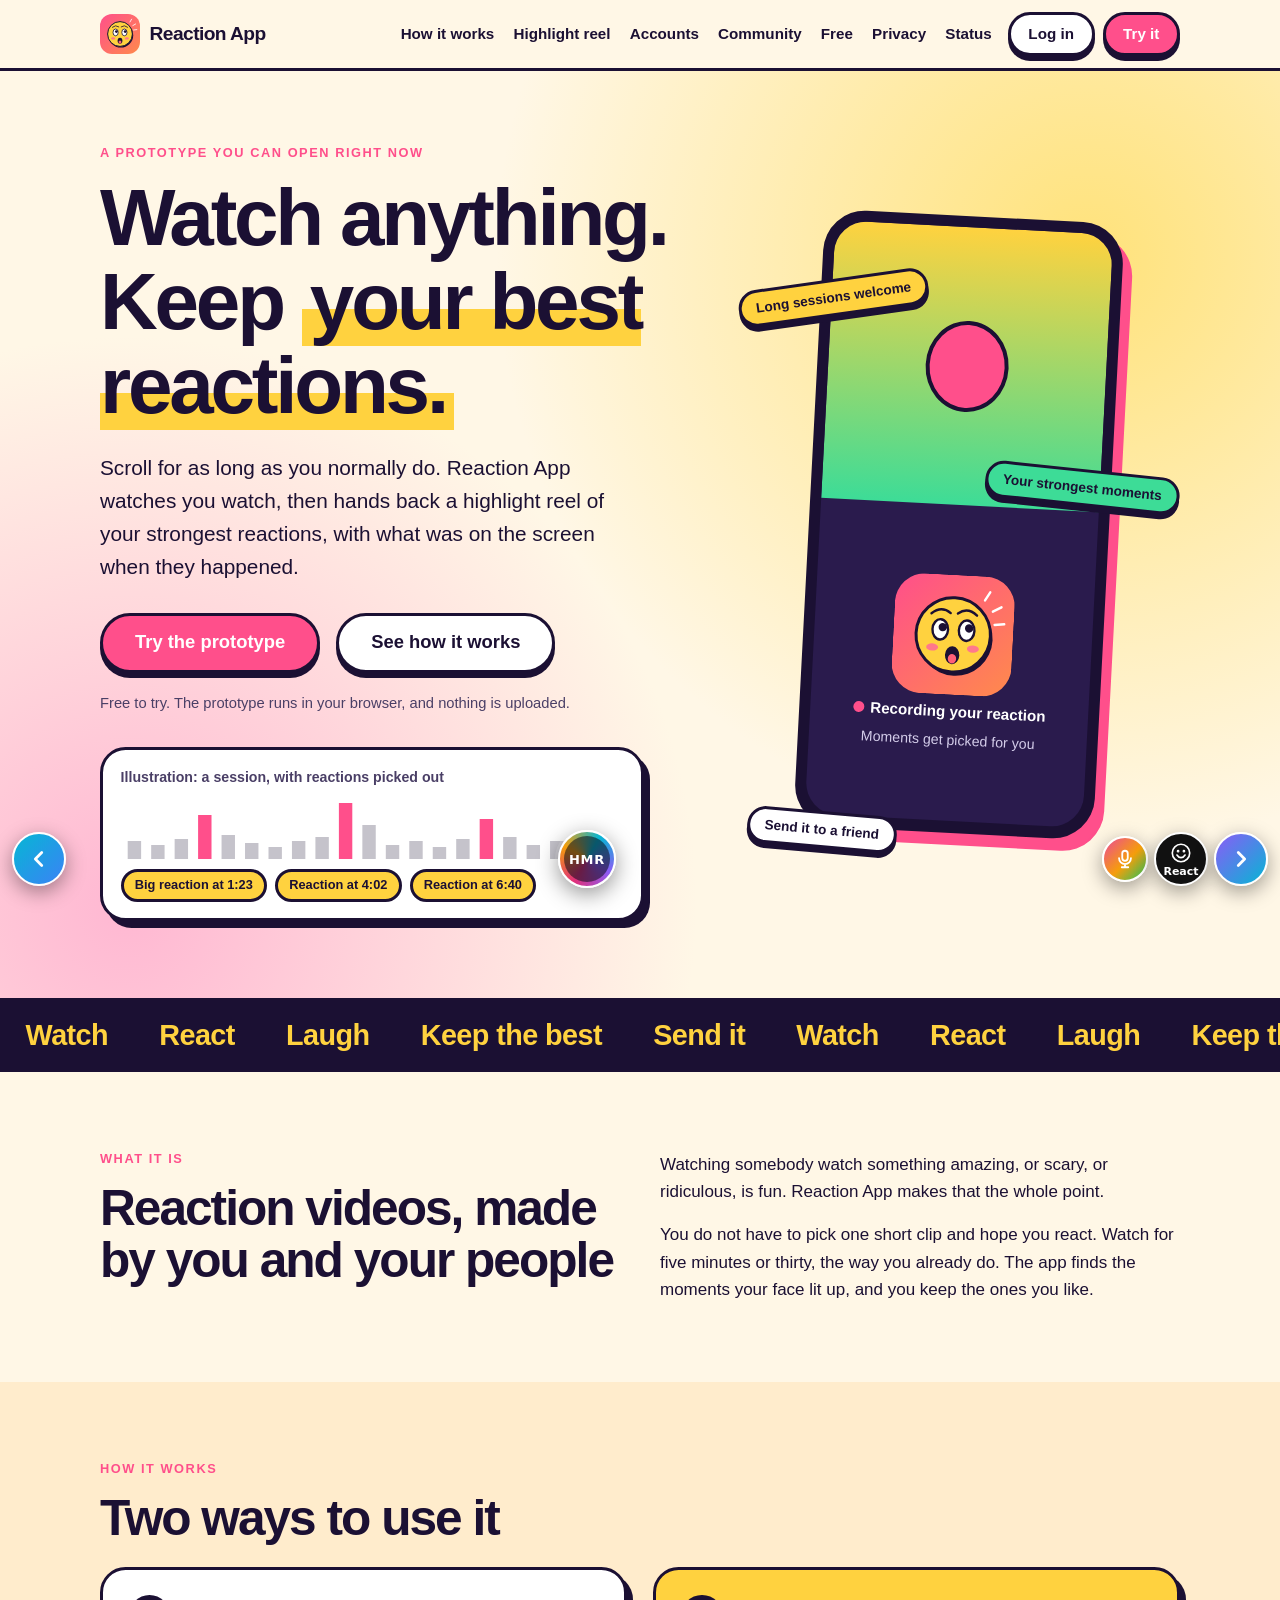
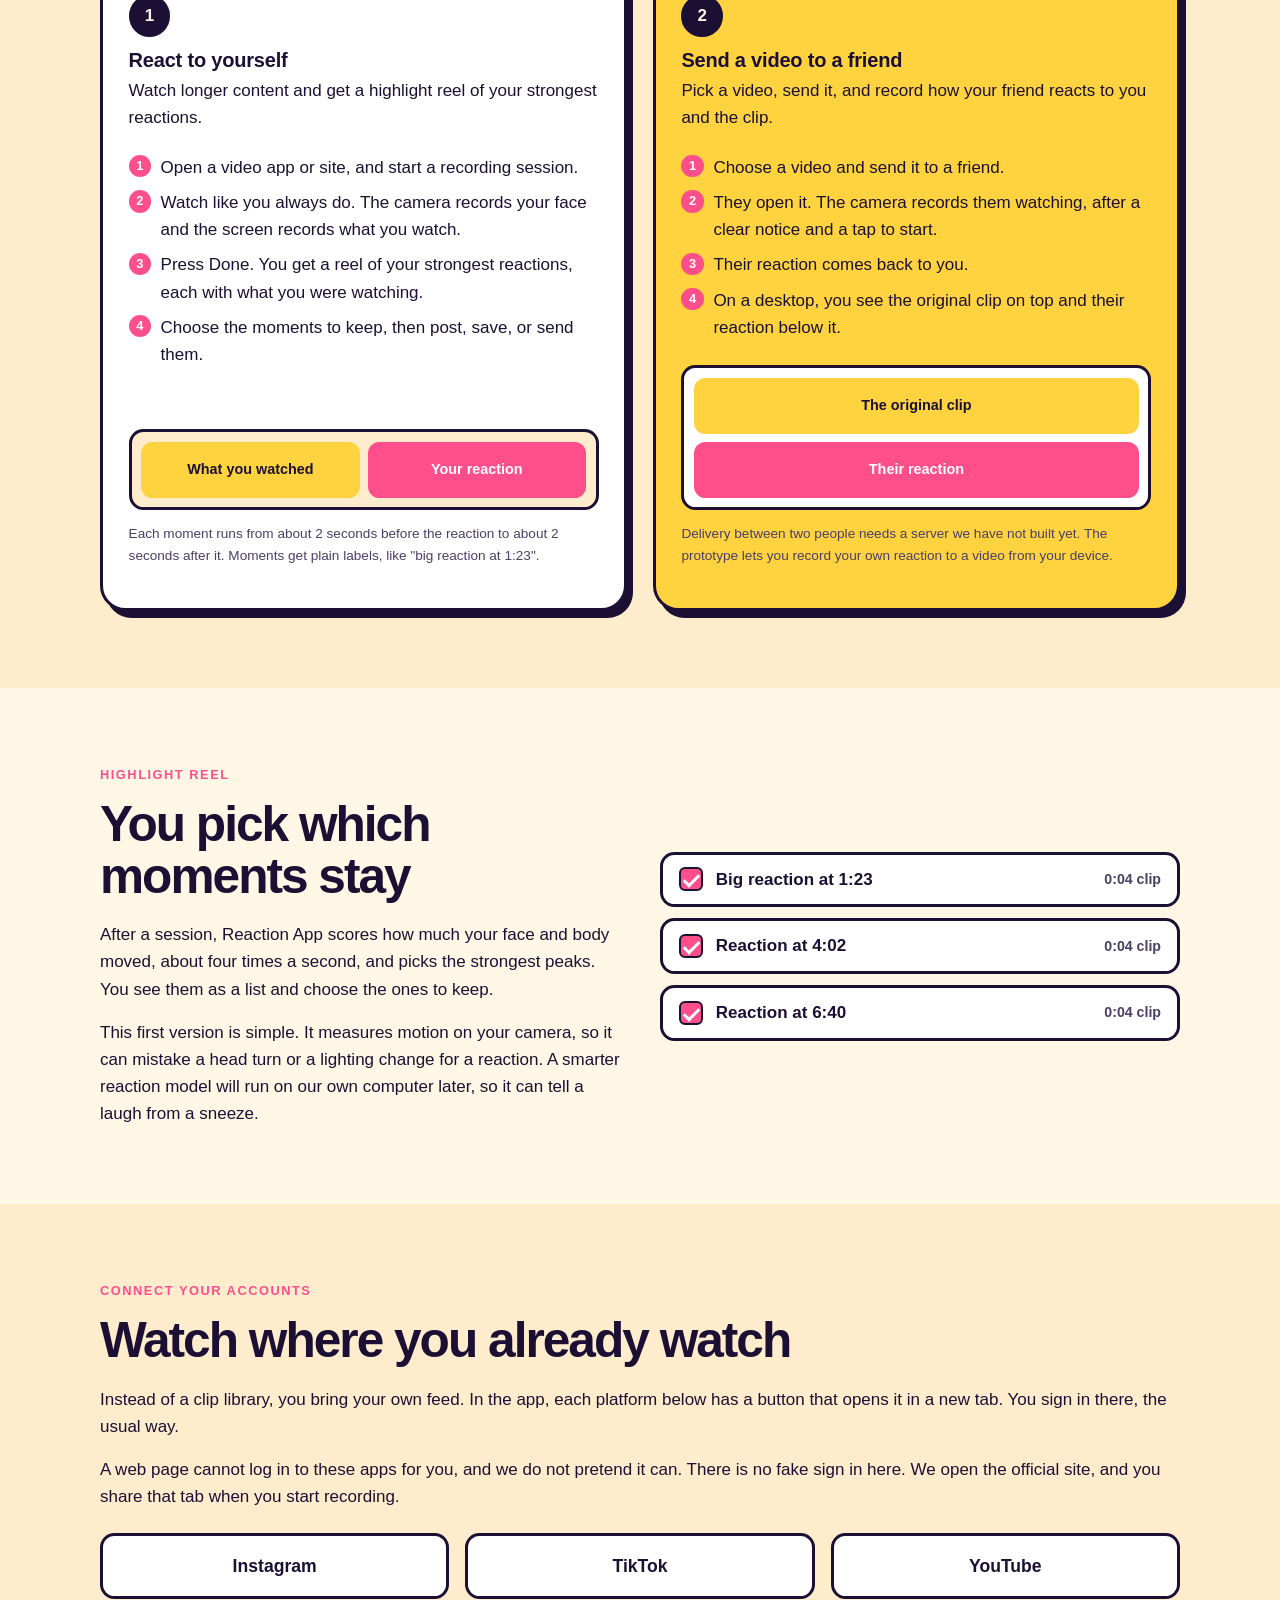
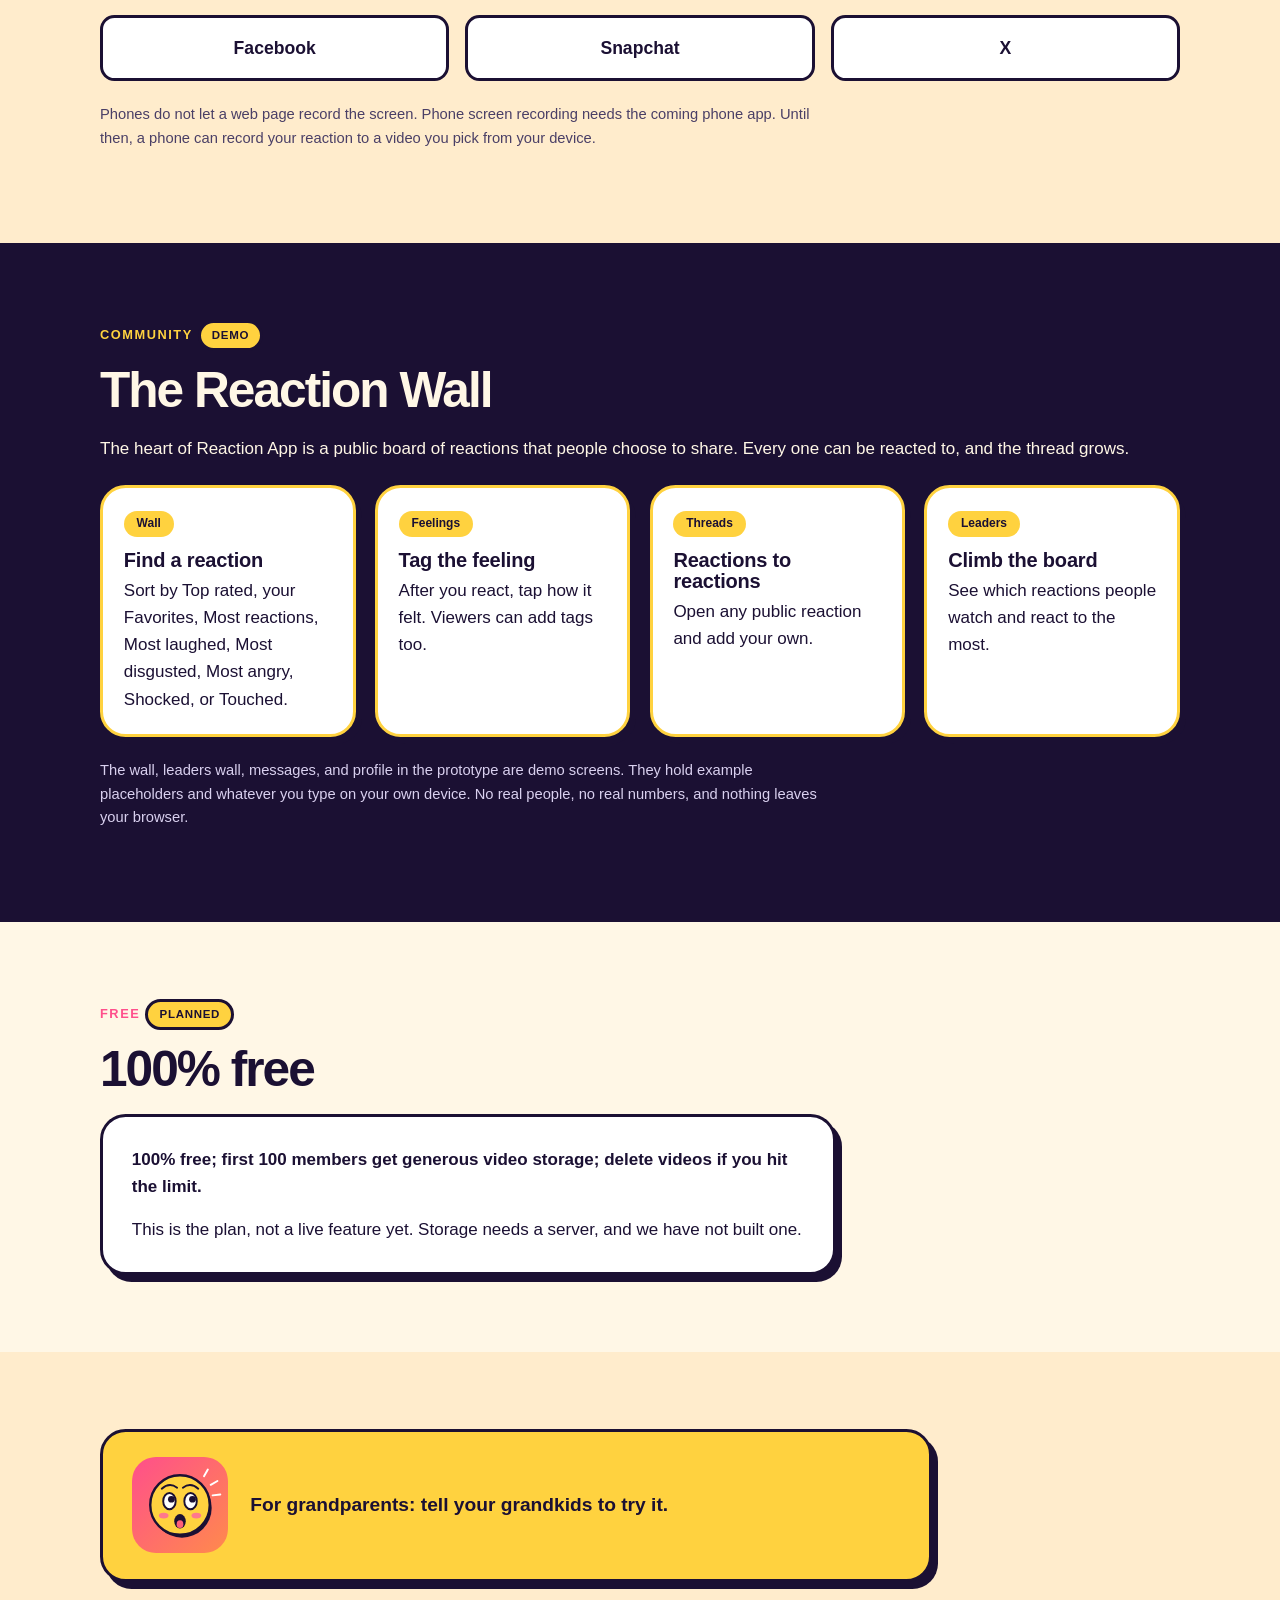
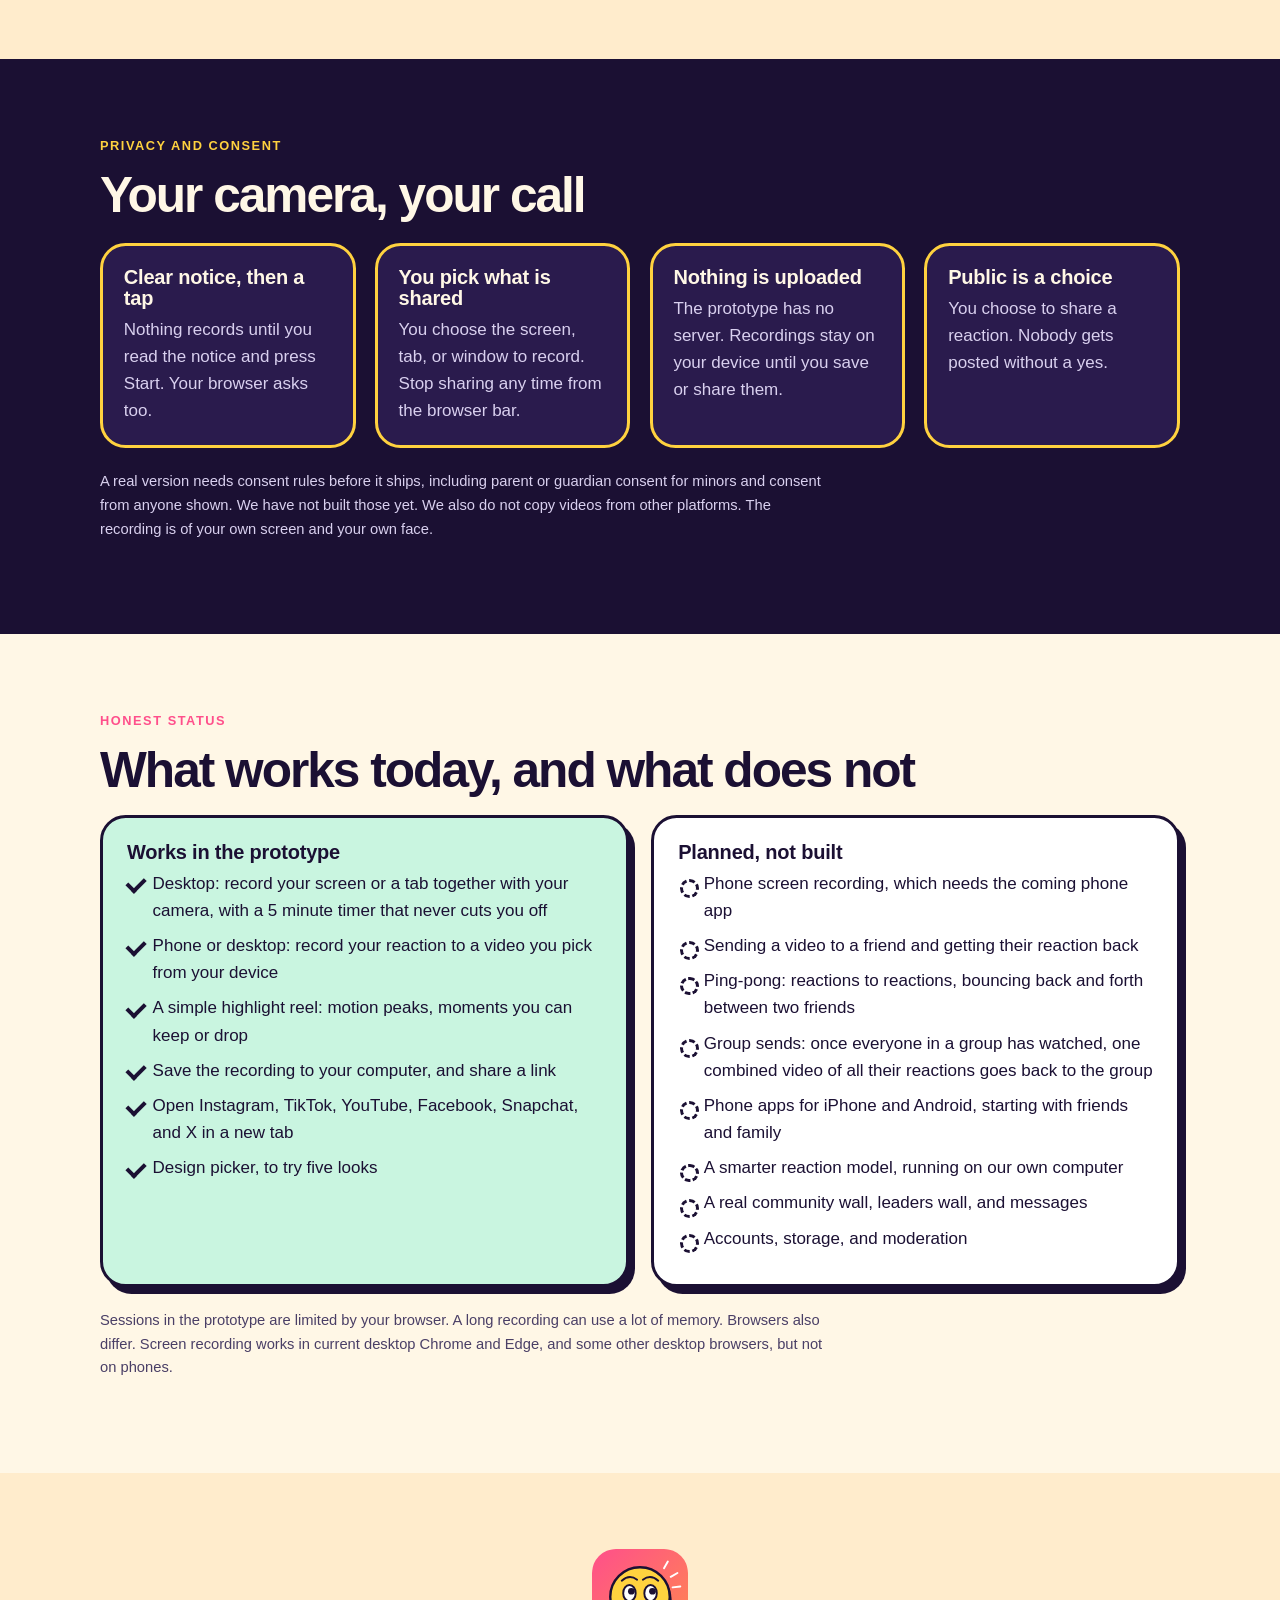
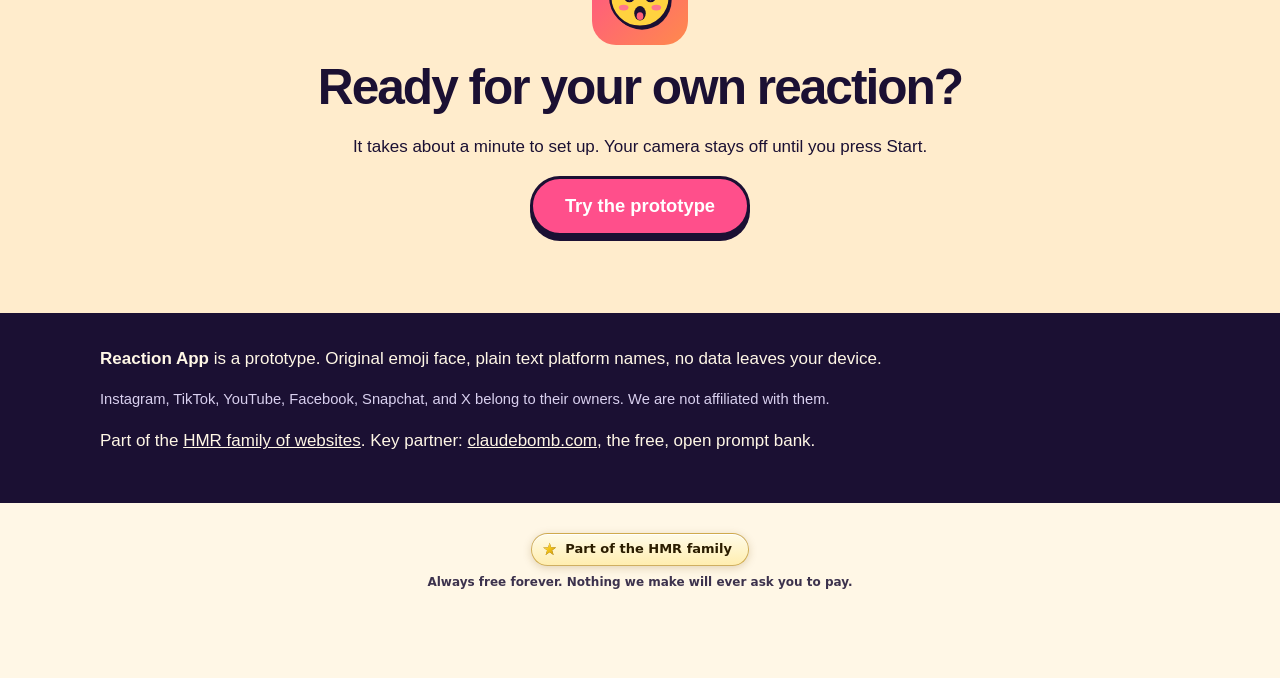
==== index.html @ 51cd5952 "HMR dock v6.7.1: drag any bar button (saved per visitor), Funsies only in the dashboard, mic at top " ====
<!DOCTYPE html>
<html lang="en"><head><meta charset="utf-8">
<meta name="viewport" content="width=device-width,initial-scale=1">
<title>Reaction App: watch anything, keep your best reactions</title>
<meta name="description" content="Reaction App records your face while you watch, then hands you a highlight reel of your strongest reactions with what you were watching. Or send a video to a friend and get their reaction back.">
<meta name="theme-color" content="#fff7e6">
<meta property="og:title" content="Reaction App">
<meta property="og:description" content="Watch anything. Keep your best reactions.">
<link rel="icon" type="image/svg+xml" href="face.svg">
<link rel="apple-touch-icon" href="app/icons/apple-touch-icon.png">
<link rel="stylesheet" href="designs.css">
<link rel="stylesheet" href="site.css">
<script src="designs.js"></script>
<style>.hrow .hacts{display:flex;gap:.5rem;align-items:center;flex:none}.hrow .hacts .btn{margin-left:0}@media(max-width:820px){.hrow .hacts{margin-left:auto}}</style>
</head><body>
<a class="skip" href="#main">Skip to content</a>
<header class="hdr"><div class="wrap hrow">
  <a class="logo" href="./"><img src="face.svg" width="40" height="40" alt=""><span>Reaction App</span></a>
  <nav aria-label="Sections" class="links"><a href="#how">How it works</a><a href="#reel">Highlight reel</a><a href="#connect">Accounts</a><a href="#community">Community</a><a href="#free">Free</a><a href="#privacy">Privacy</a><a href="#today">Status</a></nav>
  <span class="hacts"><button type="button" class="btn sm ghost" data-hmr-login aria-label="Log in (coming soon)">Log in</button><a class="btn sm" href="app/">Try it</a></span>
</div></header>

<main id="main">
<section class="hero"><div class="wrap hgrid">
  <div>
    <p class="eyebrow">A prototype you can open right now</p>
    <h1>Watch anything.<br>Keep <span class="hl">your best reactions.</span></h1>
    <p class="lede">Scroll for as long as you normally do. Reaction App watches you watch, then hands back a highlight reel of your strongest reactions, with what was on the screen when they happened.</p>
    <div class="cta"><a class="btn big" href="app/">Try the prototype</a><a class="btn big ghost" href="#how">See how it works</a></div>
    <p class="note">Free to try. The prototype runs in your browser, and nothing is uploaded.</p>
    <div class="meter" aria-hidden="true">
      <small>Illustration: a session, with reactions picked out</small>
      <svg viewBox="0 0 300 64" preserveAspectRatio="none"><g class="bars">
        <rect x="4" y="46" width="8" height="18"/><rect x="18" y="50" width="8" height="14"/><rect x="32" y="44" width="8" height="20"/><rect x="46" y="20" width="8" height="44" class="pk"/><rect x="60" y="40" width="8" height="24"/><rect x="74" y="48" width="8" height="16"/><rect x="88" y="52" width="8" height="12"/><rect x="102" y="46" width="8" height="18"/><rect x="116" y="42" width="8" height="22"/><rect x="130" y="8" width="8" height="56" class="pk"/><rect x="144" y="30" width="8" height="34"/><rect x="158" y="50" width="8" height="14"/><rect x="172" y="46" width="8" height="18"/><rect x="186" y="52" width="8" height="12"/><rect x="200" y="44" width="8" height="20"/><rect x="214" y="24" width="8" height="40" class="pk"/><rect x="228" y="42" width="8" height="22"/><rect x="242" y="50" width="8" height="14"/><rect x="256" y="46" width="8" height="18"/><rect x="270" y="52" width="8" height="12"/><rect x="284" y="48" width="8" height="16"/>
      </g></svg>
      <ul><li>Big reaction at 1:23</li><li>Reaction at 4:02</li><li>Reaction at 6:40</li></ul>
    </div>
  </div>
  <div class="phonewrap" aria-hidden="true">
    <div class="phone">
      <div class="screen">
        <div class="clip"><div class="balloon"></div><div class="pop"><i></i><i></i><i></i><i></i><i></i><i></i><i></i><i></i></div><span class="surp">SURPRISE</span></div>
        <div class="below"><img class="bigface" src="face.svg" width="120" height="120" alt=""><p><span class="rdot"></span> Recording your reaction</p><small>Moments get picked for you</small></div>
      </div>
    </div>
    <span class="sticker s1">Long sessions welcome</span><span class="sticker s2">Your strongest moments</span><span class="sticker s3">Send it to a friend</span>
  </div>
</div></section>

<div class="marquee" aria-hidden="true"><div><span>Watch</span><span>React</span><span>Laugh</span><span>Keep the best</span><span>Send it</span><span>Watch</span><span>React</span><span>Laugh</span><span>Keep the best</span><span>Send it</span></div></div>

<section id="what" class="sec"><div class="wrap two">
  <div><p class="eyebrow">What it is</p><h2>Reaction videos, made by you and your people</h2></div>
  <div class="prose">
    <p>Watching somebody watch something amazing, or scary, or ridiculous, is fun. Reaction App makes that the whole point.</p>
    <p>You do not have to pick one short clip and hope you react. Watch for five minutes or thirty, the way you already do. The app finds the moments your face lit up, and you keep the ones you like.</p>
  </div>
</div></section>

<section id="how" class="sec tint"><div class="wrap">
  <p class="eyebrow">How it works</p><h2>Two ways to use it</h2>
  <div class="ways">
    <article class="way">
      <span class="n">1</span><h3>React to yourself</h3>
      <p>Watch longer content and get a highlight reel of your strongest reactions.</p>
      <ol>
        <li>Open a video app or site, and start a recording session.</li>
        <li>Watch like you always do. The camera records your face and the screen records what you watch.</li>
        <li>Press Done. You get a reel of your strongest reactions, each with what you were watching.</li>
        <li>Choose the moments to keep, then post, save, or send them.</li>
      </ol>
      <div class="viz"><div class="vz row2" aria-hidden="true"><div class="a">What you watched</div><div class="b">Your reaction</div></div></div>
      <p class="fine inway">Each moment runs from about 2 seconds before the reaction to about 2 seconds after it. Moments get plain labels, like "big reaction at 1:23".</p>
    </article>
    <article class="way">
      <span class="n">2</span><h3>Send a video to a friend</h3>
      <p>Pick a video, send it, and record how your friend reacts to you and the clip.</p>
      <ol>
        <li>Choose a video and send it to a friend.</li>
        <li>They open it. The camera records them watching, after a clear notice and a tap to start.</li>
        <li>Their reaction comes back to you.</li>
        <li>On a desktop, you see the original clip on top and their reaction below it.</li>
      </ol>
      <div class="viz"><div class="vz" aria-hidden="true"><div class="a">The original clip</div><div class="b">Their reaction</div></div></div>
      <p class="fine inway">Delivery between two people needs a server we have not built yet. The prototype lets you record your own reaction to a video from your device.</p>
    </article>
  </div>
</div></section>

<section id="reel" class="sec"><div class="wrap reel">
  <div><p class="eyebrow">Highlight reel</p><h2>You pick which moments stay</h2>
    <div class="prose"><p>After a session, Reaction App scores how much your face and body moved, about four times a second, and picks the strongest peaks. You see them as a list and choose the ones to keep.</p>
    <p>This first version is simple. It measures motion on your camera, so it can mistake a head turn or a lighting change for a reaction. A smarter reaction model will run on our own computer later, so it can tell a laugh from a sneeze.</p></div></div>
  <ul class="moments" aria-label="Illustration of a moment list">
    <li><span class="box"></span>Big reaction at 1:23<small>0:04 clip</small></li>
    <li><span class="box"></span>Reaction at 4:02<small>0:04 clip</small></li>
    <li><span class="box"></span>Reaction at 6:40<small>0:04 clip</small></li>
  </ul>
</div></section>

<section id="connect" class="sec tint"><div class="wrap">
  <p class="eyebrow">Connect your accounts</p><h2>Watch where you already watch</h2>
  <div class="prose"><p>Instead of a clip library, you bring your own feed. In the app, each platform below has a button that opens it in a new tab. You sign in there, the usual way.</p>
  <p>A web page cannot log in to these apps for you, and we do not pretend it can. There is no fake sign in here. We open the official site, and you share that tab when you start recording.</p></div>
  <ul class="plats" aria-label="Platforms"><li>Instagram</li><li>TikTok</li><li>YouTube</li><li>Facebook</li><li>Snapchat</li><li>X</li></ul>
  <p class="fine">Phones do not let a web page record the screen. Phone screen recording needs the coming phone app. Until then, a phone can record your reaction to a video you pick from your device.</p>
</div></section>

<section id="community" class="sec comm"><div class="wrap">
  <p class="eyebrow">Community <span class="tag">Demo</span></p><h2>The Reaction Wall</h2>
  <div class="prose"><p>The heart of Reaction App is a public board of reactions that people choose to share. Every one can be reacted to, and the thread grows.</p></div>
  <ul class="cgrid">
    <li><span class="badge">Wall</span><h3>Find a reaction</h3><p>Sort by Top rated, your Favorites, Most reactions, Most laughed, Most disgusted, Most angry, Shocked, or Touched.</p></li>
    <li><span class="badge">Feelings</span><h3>Tag the feeling</h3><p>After you react, tap how it felt. Viewers can add tags too.</p></li>
    <li><span class="badge">Threads</span><h3>Reactions to reactions</h3><p>Open any public reaction and add your own.</p></li>
    <li><span class="badge">Leaders</span><h3>Climb the board</h3><p>See which reactions people watch and react to the most.</p></li>
  </ul>
  <p class="fine light">The wall, leaders wall, messages, and profile in the prototype are demo screens. They hold example placeholders and whatever you type on your own device. No real people, no real numbers, and nothing leaves your browser.</p>
</div></section>

<section id="free" class="sec"><div class="wrap">
  <p class="eyebrow">Free <span class="tag">Planned</span></p><h2>100% free</h2>
  <div class="free">
    <p><b>100% free; first 100 members get generous video storage; delete videos if you hit the limit.</b></p>
    <p style="margin:0">This is the plan, not a live feature yet. Storage needs a server, and we have not built one.</p>
  </div>
</div></section>

<section id="grandparents" class="sec tint"><div class="wrap">
  <div class="gp"><img src="face.svg" width="96" height="96" alt=""><p><b>For grandparents:</b> tell your grandkids to try it.</p></div>
</div></section>

<section id="privacy" class="sec dark"><div class="wrap">
  <p class="eyebrow">Privacy and consent</p><h2>Your camera, your call</h2>
  <ul class="cards">
    <li><h3>Clear notice, then a tap</h3><p>Nothing records until you read the notice and press Start. Your browser asks too.</p></li>
    <li><h3>You pick what is shared</h3><p>You choose the screen, tab, or window to record. Stop sharing any time from the browser bar.</p></li>
    <li><h3>Nothing is uploaded</h3><p>The prototype has no server. Recordings stay on your device until you save or share them.</p></li>
    <li><h3>Public is a choice</h3><p>You choose to share a reaction. Nobody gets posted without a yes.</p></li>
  </ul>
  <p class="fine light">A real version needs consent rules before it ships, including parent or guardian consent for minors and consent from anyone shown. We have not built those yet. We also do not copy videos from other platforms. The recording is of your own screen and your own face.</p>
</div></section>

<section id="today" class="sec"><div class="wrap">
  <p class="eyebrow">Honest status</p><h2>What works today, and what does not</h2>
  <div class="status">
    <div class="yes"><h3>Works in the prototype</h3><ul>
      <li>Desktop: record your screen or a tab together with your camera, with a 5 minute timer that never cuts you off</li>
      <li>Phone or desktop: record your reaction to a video you pick from your device</li>
      <li>A simple highlight reel: motion peaks, moments you can keep or drop</li>
      <li>Save the recording to your computer, and share a link</li>
      <li>Open Instagram, TikTok, YouTube, Facebook, Snapchat, and X in a new tab</li>
      <li>Design picker, to try five looks</li>
    </ul></div>
    <div class="no"><h3>Planned, not built</h3><ul>
      <li>Phone screen recording, which needs the coming phone app</li>
      <li>Sending a video to a friend and getting their reaction back</li>
      <li>Ping-pong: reactions to reactions, bouncing back and forth between two friends</li>
      <li>Group sends: once everyone in a group has watched, one combined video of all their reactions goes back to the group</li>
      <li>Phone apps for iPhone and Android, starting with friends and family</li>
      <li>A smarter reaction model, running on our own computer</li>
      <li>A real community wall, leaders wall, and messages</li>
      <li>Accounts, storage, and moderation</li>
    </ul></div>
  </div>
  <p class="fine">Sessions in the prototype are limited by your browser. A long recording can use a lot of memory. Browsers also differ. Screen recording works in current desktop Chrome and Edge, and some other desktop browsers, but not on phones.</p>
</div></section>

<section class="sec final tint"><div class="wrap center">
  <img src="face.svg" width="96" height="96" alt="">
  <h2>Ready for your own reaction?</h2>
  <p>It takes about a minute to set up. Your camera stays off until you press Start.</p>
  <a class="btn big" href="app/">Try the prototype</a>
</div></section>
</main>

<footer class="foot"><div class="wrap">
  <p><b>Reaction App</b> is a prototype. Original emoji face, plain text platform names, no data leaves your device.</p>
  <p class="fine">Instagram, TikTok, YouTube, Facebook, Snapchat, and X belong to their owners. We are not affiliated with them.</p>
  <p>Part of the <a href="https://hmrfamily.life/">HMR family of websites</a>. Key partner: <a href="https://claudebomb.com/">claudebomb.com</a>, the free, open prompt bank.</p>
</div></footer>
<script src="site.js"></script>
<script src="hmr-dock.js?v=6.7.1" data-site="reactionapp.life" data-design="#dpBtn" data-design-panel="#dpPanel" defer></script>
<script src="https://hmrfamily.life/x/hmr-aud.js?v=1" defer></script>
</body></html>
---- designs.css ----
/* Design tokens. Design 1 is the original playful pink and is the default. */
:root{
  --bg:#fff7e6;--bg2:#ffeccc;--card:#ffffff;--ink:#1b1033;--mut:#4a3f66;
  --acc:#ff4f8b;--acc-ink:#ffffff;--btn-bg:#ff4f8b;--acc2:#ffd23f;--acc3:#3ddc97;--acc4:#4aa8ff;--soft3:#c9f5e0;
  --line:#1b1033;--bw:3px;--sh:6px 7px 0 var(--line);--btn-sh:0 5px 0 var(--line);
  --r:1.6rem;--rs:.9rem;--rp:99px;
  --f:ui-sans-serif,-apple-system,"Segoe UI",Roboto,"Helvetica Neue",Arial,sans-serif;--hf:var(--f);--hw:900;--hls:-.04em;
  --hero:radial-gradient(circle at 85% 20%,#ffe27a 0,transparent 45%),radial-gradient(circle at 10% 90%,#ffb7d2 0,transparent 40%);
  --hdr-bg:rgba(255,247,230,.92);
  --dark:#1b1033;--dark-ink:#fff7e6;--dark-mut:#d9d0ef;--dark-card:#2a1b4d;--dark-line:#ffd23f;--dark-acc:#ffd23f;
  --phone:#1b1033;--screen:#2a1b4d;--phone-sh:10px 12px 0 var(--acc);
  --ok:#1f9d63;--warn:#b45309;
  color-scheme:light;
}
html[data-design="2"]{
  --bg:#ffffff;--bg2:#f5f5f7;--card:#ffffff;--ink:#1d1d1f;--mut:#6e6e73;
  --acc:#0071e3;--acc-ink:#ffffff;--btn-bg:#0071e3;--acc2:#d6e9ff;--acc3:#d9f2e3;--acc4:#0071e3;--soft3:#e8f5ee;
  --line:#d2d2d7;--bw:1px;--sh:0 10px 34px rgba(0,0,0,.08);--btn-sh:none;
  --r:22px;--rs:14px;--rp:99px;
  --f:-apple-system,BlinkMacSystemFont,"SF Pro Text","Segoe UI",Roboto,"Helvetica Neue",Arial,sans-serif;--hw:700;--hls:-.03em;
  --hero:linear-gradient(180deg,#fbfbfd 0,#f2f4f8 100%);
  --hdr-bg:rgba(255,255,255,.82);
  --dark:#1d1d1f;--dark-ink:#f5f5f7;--dark-mut:#a1a1a6;--dark-card:#2c2c2e;--dark-line:#424245;--dark-acc:#6cb4ff;
  --phone:#1d1d1f;--screen:#2c2c2e;--phone-sh:0 30px 60px rgba(0,0,0,.18);
}
html[data-design="3"]{
  --bg:#0e0a1f;--bg2:#17112e;--card:#1c1538;--ink:#f3efff;--mut:#b3a9d6;
  --acc:#8b5cff;--acc-ink:#ffffff;--btn-bg:linear-gradient(135deg,#8b5cff,#3b82f6);--acc2:#22d3ee;--acc3:#34d399;--acc4:#22d3ee;--soft3:#12352e;
  --line:#3a2f6b;--bw:2px;--sh:0 12px 44px rgba(139,92,255,.22);--btn-sh:0 0 24px rgba(139,92,255,.45);
  --r:1.4rem;--rs:.9rem;--rp:99px;--hw:800;--hls:-.035em;
  --hero:radial-gradient(circle at 80% 15%,rgba(139,92,255,.45) 0,transparent 45%),radial-gradient(circle at 10% 90%,rgba(34,211,238,.25) 0,transparent 40%);
  --hdr-bg:rgba(14,10,31,.85);
  --dark:#07050f;--dark-ink:#f3efff;--dark-mut:#b3a9d6;--dark-card:#17112e;--dark-line:#3a2f6b;--dark-acc:#22d3ee;
  --phone:#05030c;--screen:#17112e;--phone-sh:0 0 70px rgba(139,92,255,.45);
  color-scheme:dark;
}
html[data-design="4"]{
  --bg:#fff4ec;--bg2:#ffe3d1;--card:#ffffff;--ink:#3b1d2e;--mut:#6b4a5c;
  --acc:#e8338a;--acc-ink:#ffffff;--btn-bg:linear-gradient(135deg,#ff8a3d,#e8338a);--acc2:#ffd2a8;--acc3:#ffc2d9;--acc4:#ff8a3d;--soft3:#ffe9d9;
  --line:#f0cdb8;--bw:1.5px;--sh:0 14px 36px rgba(232,51,138,.16);--btn-sh:0 10px 22px rgba(232,51,138,.3);
  --r:1.8rem;--rs:1rem;--rp:99px;--hw:800;--hls:-.035em;
  --hero:linear-gradient(135deg,#ffd9b8 0,#ffb3cf 55%,#d9b8ff 100%);
  --hdr-bg:rgba(255,244,236,.88);
  --dark:#3b1d2e;--dark-ink:#fff4ec;--dark-mut:#f1cfdc;--dark-card:#522a40;--dark-line:#ff8a3d;--dark-acc:#ffb27a;
  --phone:#3b1d2e;--screen:#522a40;--phone-sh:0 30px 60px rgba(232,51,138,.3);
}
html[data-design="5"]{
  --bg:#f6f1e7;--bg2:#ece4d2;--card:#fffdf7;--ink:#1a1a1a;--mut:#4d4a42;
  --acc:#b8380a;--acc-ink:#ffffff;--btn-bg:#b8380a;--acc2:#e9d8a6;--acc3:#cfe3d4;--acc4:#1f5f8b;--soft3:#dfeadf;
  --line:#1a1a1a;--bw:1.5px;--sh:none;--btn-sh:none;
  --r:4px;--rs:3px;--rp:3px;
  --f:ui-sans-serif,-apple-system,"Segoe UI",Roboto,Arial,sans-serif;--hf:Georgia,"Times New Roman",serif;--hw:700;--hls:-.02em;
  --hero:linear-gradient(0deg,#f6f1e7 0,#f6f1e7 100%);
  --hdr-bg:rgba(246,241,231,.94);
  --dark:#1a1a1a;--dark-ink:#f6f1e7;--dark-mut:#cfc8b6;--dark-card:#262626;--dark-line:#6b655a;--dark-acc:#e9d8a6;
  --phone:#1a1a1a;--screen:#262626;--phone-sh:none;
}

/* Design picker */
.dp-btn{position:fixed;right:max(12px,env(safe-area-inset-right));bottom:max(12px,env(safe-area-inset-bottom));z-index:200;display:inline-flex;align-items:center;gap:.45rem;min-height:44px;padding:.5rem 1rem;border-radius:99px;border:2px solid var(--line);background:var(--card);color:var(--ink);font:700 .92rem/1 var(--f);cursor:pointer;box-shadow:0 6px 20px rgba(0,0,0,.2)}
.dp-btn svg{width:18px;height:18px;fill:none;stroke:currentColor;stroke-width:2;stroke-linecap:round;stroke-linejoin:round}
.dp-panel{position:fixed;right:max(12px,env(safe-area-inset-right));bottom:max(12px,env(safe-area-inset-bottom));z-index:210;width:min(380px,calc(100vw - 24px));max-height:calc(100dvh - 24px);overflow:auto;background:var(--card);color:var(--ink);border:2px solid var(--line);border-radius:18px;box-shadow:0 18px 50px rgba(0,0,0,.35);padding:1rem;font:500 .95rem/1.45 var(--f)}
.dp-panel[hidden],.dp-btn[hidden]{display:none}
.dp-head{display:flex;align-items:center;justify-content:space-between;gap:.5rem;margin-bottom:.4rem}
.dp-head h2{margin:0;font:800 1.1rem/1.2 var(--f);letter-spacing:0}
.dp-x{width:44px;height:44px;border-radius:50%;border:2px solid var(--line);background:transparent;color:var(--ink);font-size:1.3rem;line-height:1;cursor:pointer}
.dp-hint{margin:0 0 .8rem;color:var(--mut);font-size:.85rem}
.dp-item{border:2px solid var(--line);border-radius:14px;padding:.7rem;margin-bottom:.7rem}
.dp-item.on{border-color:var(--acc);box-shadow:0 0 0 2px var(--acc)}
.dp-item h3{margin:0 0 .15rem;font:800 1rem/1.2 var(--f);letter-spacing:0}
.dp-item p{margin:0 0 .5rem;color:var(--mut);font-size:.85rem}
.dp-use{min-height:44px;padding:.4rem .9rem;border-radius:99px;border:2px solid var(--line);background:transparent;color:var(--ink);font:700 .88rem/1 var(--f);cursor:pointer;margin-bottom:.5rem}
.dp-item.on .dp-use{background:var(--acc);color:var(--acc-ink);border-color:var(--acc)}
.dp-rate{display:grid;grid-template-columns:repeat(4,1fr);gap:.35rem}
.dp-rate button{min-height:44px;padding:.2rem .15rem;border-radius:10px;border:2px solid var(--line);background:transparent;color:var(--ink);font:700 .74rem/1.15 var(--f);cursor:pointer}
.dp-rate button[aria-pressed="true"]{background:var(--acc);color:var(--acc-ink);border-color:var(--acc)}
.dp-item label{display:block;font-size:.8rem;font-weight:700;margin:.55rem 0 .2rem}
.dp-item textarea{width:100%;min-height:52px;resize:vertical;border:2px solid var(--line);border-radius:10px;background:var(--bg);color:var(--ink);font:500 .9rem/1.35 var(--f);padding:.4rem .5rem}
.dp-foot{display:flex;gap:.6rem;align-items:center;flex-wrap:wrap}
.dp-copy{min-height:44px;padding:.4rem 1rem;border-radius:99px;border:2px solid var(--acc);background:var(--acc);color:var(--acc-ink);font:800 .9rem/1 var(--f);cursor:pointer}
.dp-msg{font-size:.85rem;color:var(--mut)}
.dp-btn:focus-visible,.dp-panel button:focus-visible,.dp-panel textarea:focus-visible{outline:3px solid var(--acc);outline-offset:2px}
---- site.css ----
*{box-sizing:border-box}
html{scroll-behavior:smooth;-webkit-text-size-adjust:100%}
body{margin:0;background:var(--bg);color:var(--ink);font:500 1.0625rem/1.6 var(--f);-webkit-font-smoothing:antialiased;overflow-x:hidden}
h1,h2,h3{margin:0;font-family:var(--hf);font-weight:var(--hw);letter-spacing:var(--hls);line-height:1.05}
h1{font-size:clamp(2.4rem,7vw,5rem)}
h2{font-size:clamp(1.9rem,4.6vw,3.1rem);margin-bottom:1.2rem}
h3{font-size:1.25rem;letter-spacing:-.01em;margin-bottom:.4rem}
p{margin:0 0 1rem}ul,ol{margin:0;padding:0;list-style:none}
a{color:inherit}
img{max-width:100%}
:focus-visible{outline:3px solid var(--acc);outline-offset:3px}
.skip{position:absolute;left:-999px;top:8px;background:var(--ink);color:var(--bg);padding:.5rem 1rem;z-index:99;border-radius:8px}.skip:focus{left:8px}
.wrap{max-width:70rem;margin:0 auto;padding:0 1.25rem}
.hdr{position:sticky;top:0;z-index:20;background:var(--hdr-bg);backdrop-filter:blur(10px);border-bottom:var(--bw) solid var(--line)}
.hrow{display:flex;align-items:center;gap:1rem;min-height:68px}
.logo{display:flex;align-items:center;gap:.6rem;font-weight:900;text-decoration:none;font-size:1.2rem;letter-spacing:-.03em}
.logo img{border-radius:12px}
.links{margin-left:auto;display:flex;gap:1.2rem;font-weight:700;font-size:.95rem}
.links a{text-decoration:none}.links a:hover{text-decoration:underline;text-decoration-thickness:3px;text-decoration-color:var(--acc)}
.btn{display:inline-flex;align-items:center;justify-content:center;min-height:48px;padding:.6rem 1.4rem;border-radius:var(--rp);border:var(--bw) solid var(--line);background:var(--btn-bg);color:var(--acc-ink);font:800 1rem/1.2 var(--f);text-decoration:none;box-shadow:var(--btn-sh);transition:transform .12s,box-shadow .12s;cursor:pointer;text-align:center}
.btn:hover{transform:translateY(-2px)}
.btn:active{transform:translateY(2px)}
.btn.sm{min-height:44px;padding:.4rem 1.1rem;font-size:.95rem}
.btn.big{min-height:60px;padding:.8rem 2rem;font-size:1.15rem}
.btn.ghost{background:var(--card);color:var(--ink)}
.eyebrow{font-weight:800;text-transform:uppercase;letter-spacing:.12em;font-size:.8rem;color:var(--acc);margin-bottom:.8rem}
.dark .eyebrow{color:var(--dark-acc)}
.fine{font-size:.92rem;color:var(--mut);max-width:46rem;margin-top:1.4rem}
.fine.light{color:var(--dark-mut)}
.note{font-size:.92rem;color:var(--mut);margin-top:1.2rem}
.tag{display:inline-block;font-weight:800;font-size:.72rem;letter-spacing:.06em;text-transform:uppercase;padding:.2rem .7rem;border-radius:99px;background:var(--acc2);color:var(--ink);border:var(--bw) solid var(--line);vertical-align:middle}
.sec{padding:clamp(2.5rem,6vw,5rem) 0}
.tint{background:var(--bg2)}
.two{display:grid;grid-template-columns:1fr 1fr;gap:2.5rem;align-items:center}
.prose p:last-child{margin-bottom:0}
/* hero */
.hero{padding:clamp(2rem,6vw,4.5rem) 0 clamp(2.5rem,6vw,5rem);background:var(--hero)}
.hgrid{display:grid;gap:2.5rem;grid-template-columns:1.15fr .85fr;align-items:center}
.hl{background:linear-gradient(transparent 58%,var(--acc2) 58%);padding:0 .1em}
.lede{font-size:clamp(1.1rem,2vw,1.3rem);max-width:34rem;margin:1.4rem 0 1.8rem}
.cta{display:flex;gap:1rem;flex-wrap:wrap}
.phonewrap{position:relative;display:flex;justify-content:center;padding-bottom:1rem}
.phone{width:min(300px,72vw);aspect-ratio:9/18.5;background:var(--phone);border-radius:2.6rem;padding:.7rem;box-shadow:var(--phone-sh);transform:rotate(3deg);animation:float 6s ease-in-out infinite}
@keyframes float{50%{transform:rotate(1deg) translateY(-8px)}}
.screen{height:100%;background:var(--screen);border-radius:2rem;overflow:hidden;display:flex;flex-direction:column}
.clip{aspect-ratio:1;background:linear-gradient(var(--acc2),var(--acc3));position:relative;overflow:hidden}
.balloon{position:absolute;left:50%;top:50%;width:30%;aspect-ratio:.92;border-radius:50%;background:var(--acc);border:4px solid var(--line);transform:translate(-50%,-50%);animation:inflate 4s ease-in infinite}
@keyframes inflate{0%{transform:translate(-50%,-50%) scale(.6)}72%{transform:translate(-50%,-50%) scale(2.1) rotate(2deg);opacity:1}73%,100%{transform:translate(-50%,-50%) scale(2.1);opacity:0}}
.pop i{position:absolute;left:50%;top:50%;width:12px;height:6px;background:var(--acc2);opacity:0;animation:conf 4s ease-out infinite}
.pop i:nth-child(2n){background:var(--acc3)}.pop i:nth-child(3n){background:var(--acc4)}.pop i:nth-child(4n){background:#fff}
.pop i:nth-child(1){--x:-90px;--y:-70px}.pop i:nth-child(2){--x:90px;--y:-80px}.pop i:nth-child(3){--x:-60px;--y:50px}.pop i:nth-child(4){--x:70px;--y:60px}.pop i:nth-child(5){--x:0;--y:-100px}.pop i:nth-child(6){--x:-110px;--y:0}.pop i:nth-child(7){--x:110px;--y:10px}.pop i:nth-child(8){--x:10px;--y:90px}
@keyframes conf{0%,72%{opacity:0;transform:translate(0,0)}73%{opacity:1}100%{opacity:0;transform:translate(var(--x),calc(var(--y) + 50px)) rotate(300deg)}}
.surp{position:absolute;inset:0;display:flex;align-items:center;justify-content:center;font-weight:900;font-size:1.7rem;color:var(--ink);opacity:0;animation:sp 4s infinite}
@keyframes sp{0%,72%{opacity:0;transform:scale(.6)}75%,95%{opacity:1;transform:scale(1)}100%{opacity:0}}
.below{flex:1;display:flex;flex-direction:column;align-items:center;justify-content:center;gap:.3rem;color:#fff;text-align:center;padding:.5rem}
.below p{margin:0;font-weight:800;font-size:.95rem;display:flex;align-items:center;gap:.4rem}
.below small{color:#d4cdea}
.bigface{border-radius:30px;animation:shock 4s infinite}
@keyframes shock{0%,70%{transform:scale(1)}74%{transform:scale(1.18) rotate(-4deg)}80%,100%{transform:scale(1)}}
.rdot{width:11px;height:11px;border-radius:50%;background:var(--acc);animation:blink 1s infinite}
@keyframes blink{50%{opacity:.2}}
.sticker{position:absolute;background:var(--acc2);color:var(--ink);border:var(--bw) solid var(--line);border-radius:99px;padding:.3rem .9rem;font-weight:800;font-size:.85rem;box-shadow:var(--btn-sh);white-space:nowrap}
.s1{left:0;top:10%;transform:rotate(-8deg)}.s2{right:0;top:40%;transform:rotate(6deg);background:var(--acc3)}.s3{left:2%;bottom:0;transform:rotate(5deg);background:var(--card)}
/* hero reel meter */
.meter{margin-top:2rem;max-width:34rem;background:var(--card);border:var(--bw) solid var(--line);border-radius:var(--r);padding:1rem 1.1rem;box-shadow:var(--sh)}
.meter small{display:block;color:var(--mut);font-weight:700;margin-bottom:.4rem}
.meter svg{display:block;width:100%;height:64px}
.meter .bars rect{fill:var(--line);opacity:.25}
.meter .bars rect.pk{fill:var(--acc);opacity:1;transform-origin:center bottom;transform-box:fill-box;animation:pk 2.4s ease-in-out infinite}
.meter .bars rect.pk:nth-of-type(2n){animation-delay:.6s}
@keyframes pk{50%{transform:scaleY(.72)}}
.meter ul{display:flex;gap:.5rem;flex-wrap:wrap;margin-top:.6rem}
.meter li{font-size:.8rem;font-weight:800;background:var(--acc2);color:var(--ink);padding:.2rem .7rem;border-radius:99px;border:var(--bw) solid var(--line)}
/* marquee */
.marquee{background:var(--dark);color:var(--dark-acc);overflow:hidden;white-space:nowrap;border-block:var(--bw) solid var(--line)}
.marquee div{display:inline-flex;animation:slide 22s linear infinite}
.marquee span{font-family:var(--hf);font-weight:var(--hw);font-size:1.8rem;padding:.7rem 1.6rem;letter-spacing:-.02em}
@keyframes slide{to{transform:translateX(-50%)}}
/* ways */
.ways{display:grid;grid-template-columns:1fr 1fr;gap:1.6rem;margin-top:1.4rem}
.way{background:var(--card);border:var(--bw) solid var(--line);border-radius:var(--r);padding:1.6rem;box-shadow:var(--sh);display:flex;flex-direction:column}
.way:nth-child(2){background:var(--acc2)}
.way .n{display:inline-flex;width:2.6rem;height:2.6rem;border-radius:50%;background:var(--ink);color:var(--bg);font-weight:900;align-items:center;justify-content:center;margin-bottom:.8rem}
.way ol{counter-reset:s;margin:.4rem 0 1rem}
.way ol li{counter-increment:s;position:relative;padding-left:2rem;margin-bottom:.5rem}
.way ol li::before{content:counter(s);position:absolute;left:0;top:.1em;width:1.4rem;height:1.4rem;border-radius:50%;background:var(--acc);color:var(--acc-ink);font-size:.8rem;font-weight:800;display:flex;align-items:center;justify-content:center}
.way .viz{margin-top:auto}
.vz{display:grid;gap:.5rem;background:var(--bg2);border:var(--bw) solid var(--line);border-radius:var(--rs);padding:.6rem}
.way:nth-child(2) .vz{background:var(--card)}
.vz>div{border-radius:calc(var(--rs) - 3px);padding:.5rem .7rem;font-weight:800;font-size:.9rem;text-align:center;min-height:56px;display:flex;align-items:center;justify-content:center}
.vz .a{background:var(--acc2);color:var(--ink)}.vz .b{background:var(--acc);color:var(--acc-ink)}.vz .c{background:var(--acc3);color:var(--ink)}
.vz.row2{grid-template-columns:1fr 1fr}
.fine.inway{margin-top:.8rem;font-size:.85rem}
/* reel */
.reel{display:grid;grid-template-columns:1fr 1fr;gap:2.5rem;align-items:center}
.moments{display:grid;gap:.7rem}
.moments li{display:flex;align-items:center;gap:.8rem;background:var(--card);border:var(--bw) solid var(--line);border-radius:var(--rs);padding:.7rem 1rem;font-weight:700}
.moments .box{width:1.5rem;height:1.5rem;border-radius:6px;background:var(--acc);border:2px solid var(--line);flex:none;position:relative}
.moments .box::after{content:"";position:absolute;left:.38rem;top:.12rem;width:.4rem;height:.8rem;border:solid var(--acc-ink);border-width:0 3px 3px 0;transform:rotate(45deg)}
.moments small{margin-left:auto;color:var(--mut);font-weight:700}
/* connect */
.plats{display:grid;grid-template-columns:repeat(3,1fr);gap:1rem;margin-top:1.4rem}
.plats li{background:var(--card);border:var(--bw) solid var(--line);border-radius:var(--rs);padding:1rem 1.2rem;font-weight:800;font-size:1.1rem;text-align:center}
/* community */
.sec.comm{background:var(--dark);color:var(--dark-ink)}
.comm .eyebrow{color:var(--dark-acc)}
.cgrid{display:grid;grid-template-columns:repeat(4,1fr);gap:1.2rem;margin-top:1.4rem}
.cgrid li{background:var(--card);color:var(--ink);border:var(--bw) solid var(--dark-line);border-radius:var(--r);padding:1.3rem;box-shadow:var(--sh)}
.cgrid p{margin:0}
.badge{display:inline-block;background:var(--acc2);color:var(--ink);font-weight:800;font-size:.75rem;padding:.2rem .8rem;border-radius:99px;margin-bottom:.8rem}
/* free + grandparents */
.free{background:var(--card);border:var(--bw) solid var(--line);border-radius:var(--r);padding:1.8rem;box-shadow:var(--sh);max-width:46rem}
.gp{background:var(--acc2);border:var(--bw) solid var(--line);border-radius:var(--r);padding:1.6rem 1.8rem;box-shadow:var(--sh);display:flex;gap:1.4rem;align-items:center;max-width:52rem}
.gp img{border-radius:24px;flex:none}
.gp p{margin:0;font-size:1.2rem;font-weight:700}
.gp b{font-family:var(--hf)}
/* dark privacy */
.sec.dark{background:var(--dark);color:var(--dark-ink)}
.cards{display:grid;grid-template-columns:repeat(4,1fr);gap:1.2rem;margin-top:1.4rem}
.cards li{background:var(--dark-card);border:var(--bw) solid var(--dark-line);border-radius:var(--r);padding:1.3rem}
.cards p{margin:0;color:var(--dark-mut)}
.status{display:grid;grid-template-columns:1fr 1fr;gap:1.4rem;margin-top:1rem}
.status>div{border:var(--bw) solid var(--line);border-radius:var(--r);padding:1.5rem;box-shadow:var(--sh);background:var(--card)}
.status .yes{background:var(--soft3)}
.status li{padding-left:1.6rem;position:relative;margin-bottom:.5rem}
.status .yes li::before{content:"";position:absolute;left:0;top:.45em;width:.9rem;height:.5rem;border-left:4px solid var(--ink);border-bottom:4px solid var(--ink);transform:rotate(-45deg)}
.status .no li::before{content:"";position:absolute;left:.1rem;top:.55em;width:.8rem;height:.8rem;border:3px dashed var(--ink);border-radius:50%}
.final{text-align:center}.center{text-align:center;display:flex;flex-direction:column;align-items:center}
.final img{border-radius:24px;margin-bottom:1rem}
.foot{background:var(--dark);color:var(--dark-ink);padding:2rem 0}
.foot .fine{color:var(--dark-mut);margin-top:0}
.reveal{opacity:0;transform:translateY(24px);transition:opacity .6s,transform .6s}
.reveal.in{opacity:1;transform:none}
@media(max-width:900px){
  .hgrid,.two,.status,.ways,.reel{grid-template-columns:1fr}
  .cards,.cgrid{grid-template-columns:1fr 1fr}
  .links{display:none}.hrow .btn{margin-left:auto}
  .phonewrap{margin-top:1rem}
  .plats{grid-template-columns:1fr 1fr}
}
@media(max-width:560px){
  .cards,.cgrid,.plats{grid-template-columns:1fr}
  .cta .btn{width:100%}
  .gp{flex-direction:column;text-align:center}
  .wrap{padding:0 1rem}
  .sticker{font-size:.75rem}
  .btn.big{padding:.8rem 1.2rem}
}
@media(prefers-reduced-motion:reduce){*{animation:none!important;transition:none!important;scroll-behavior:auto!important}.reveal{opacity:1;transform:none}.balloon{transform:translate(-50%,-50%) scale(1.5)}}
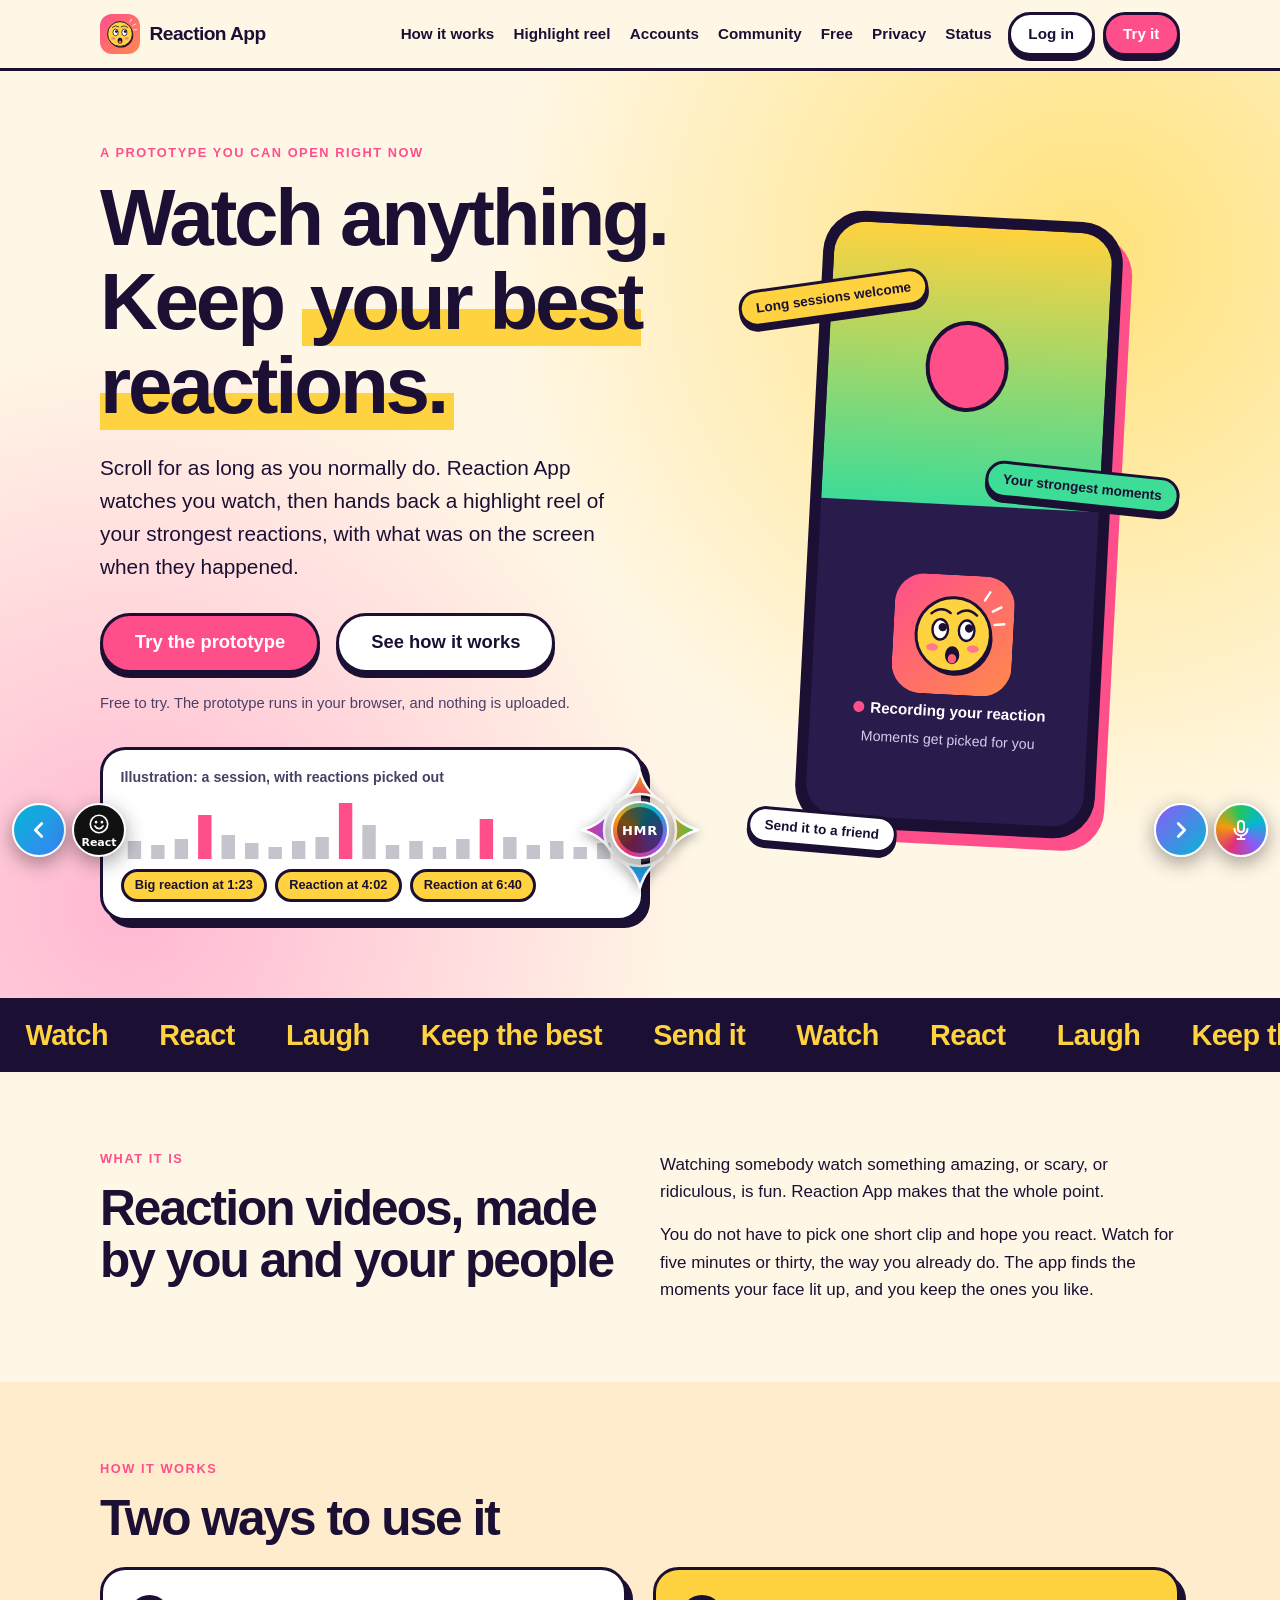
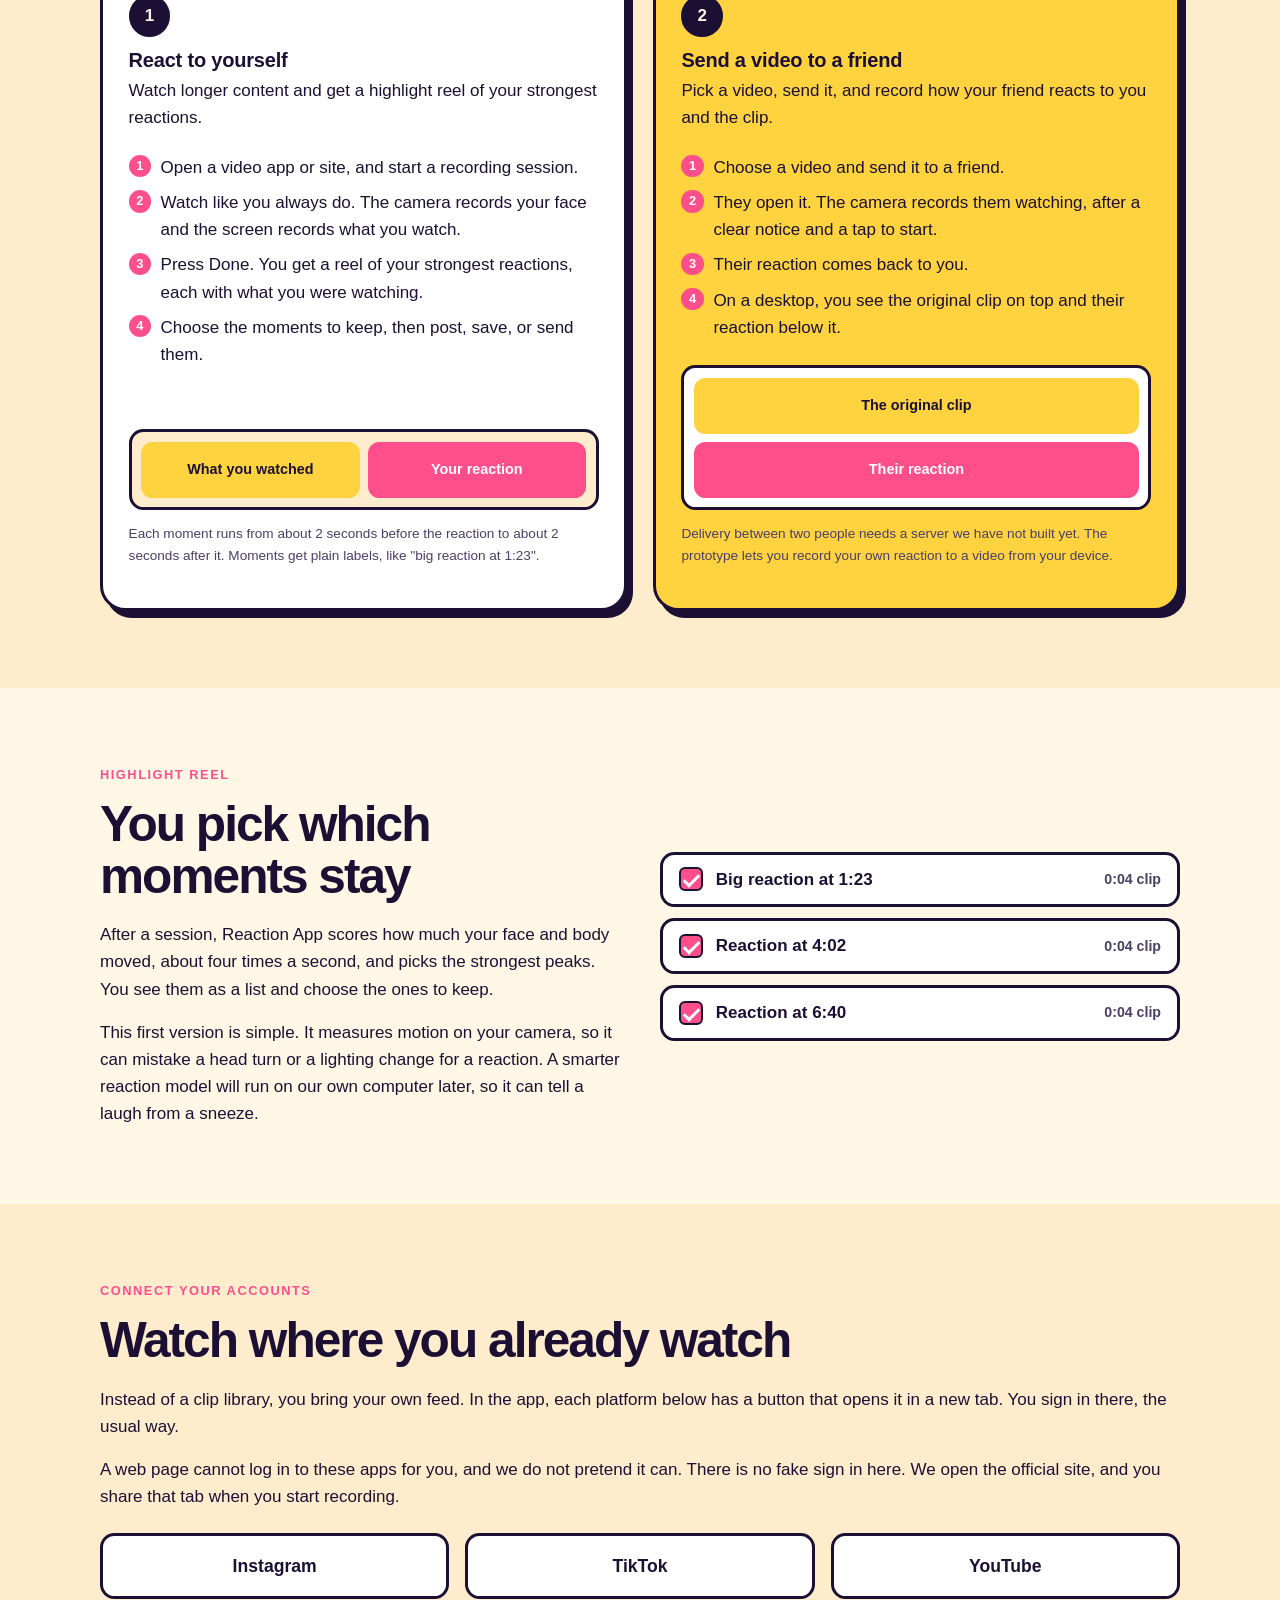
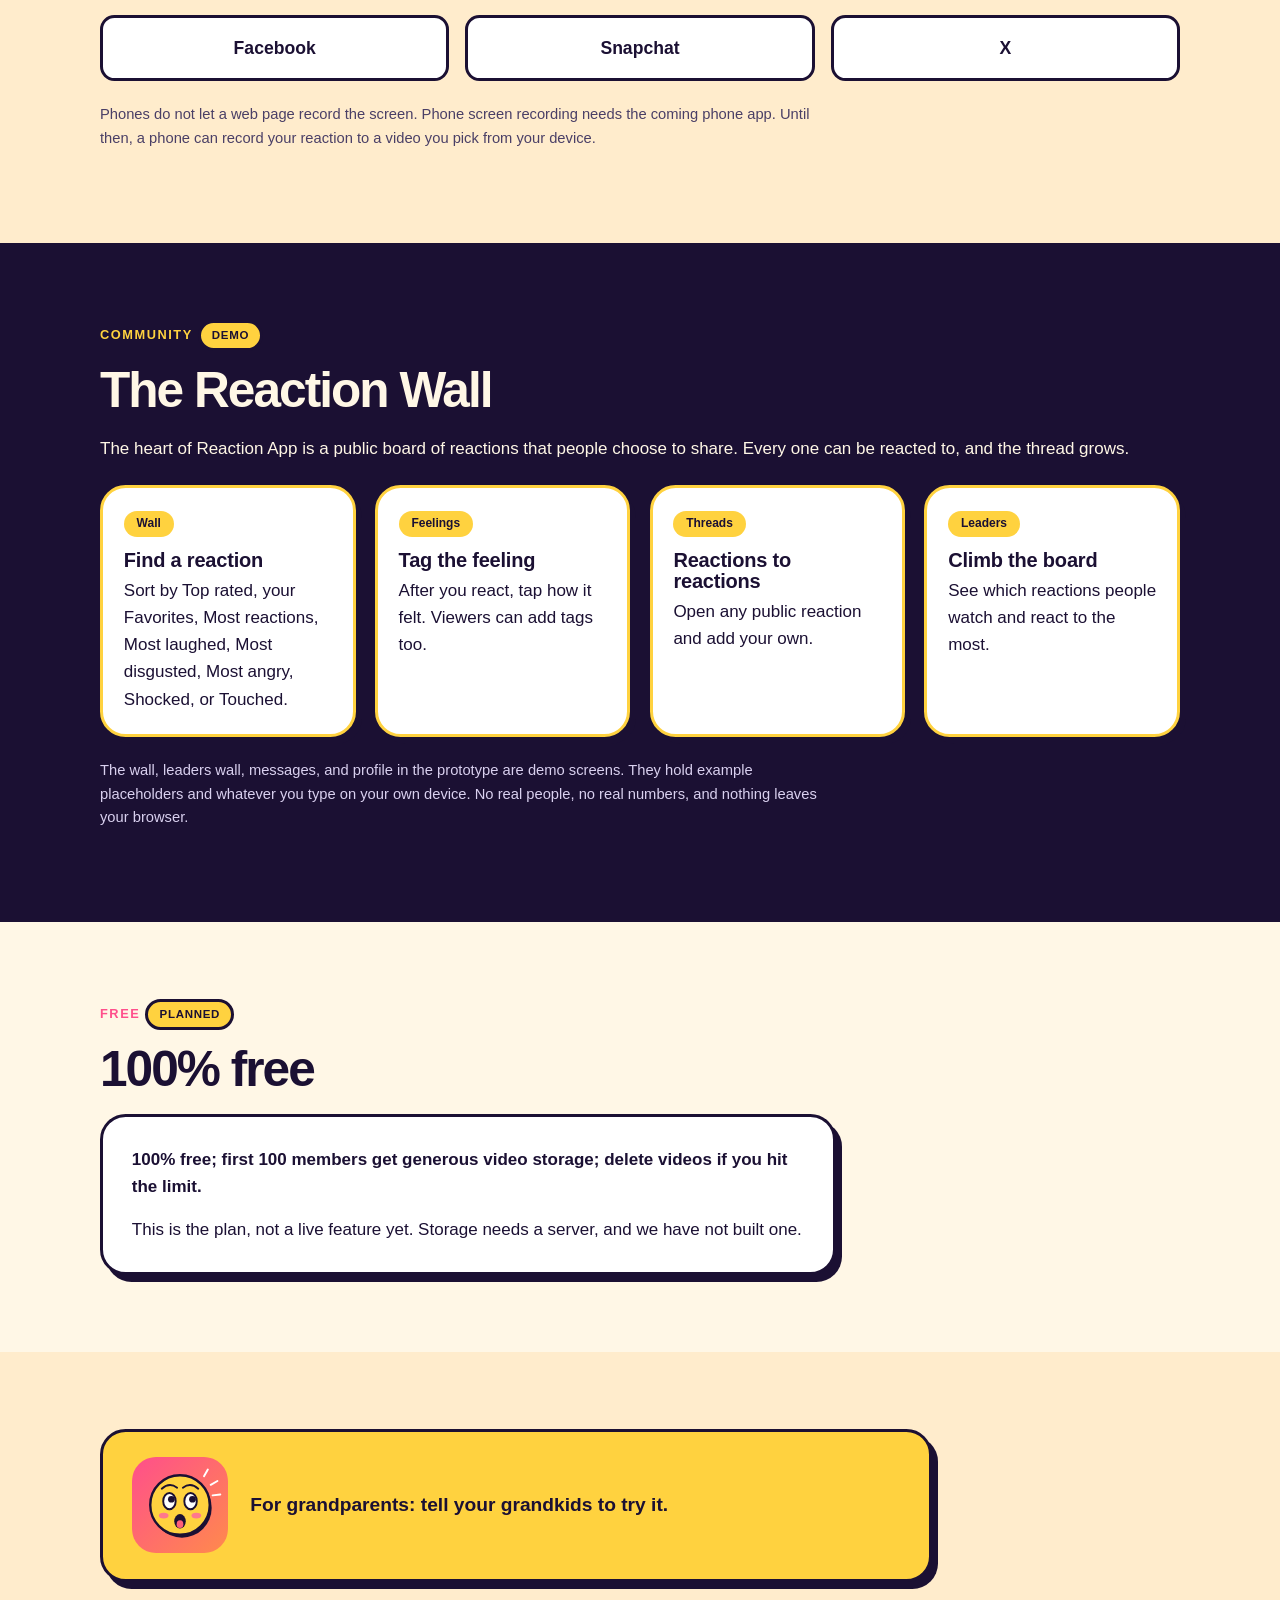
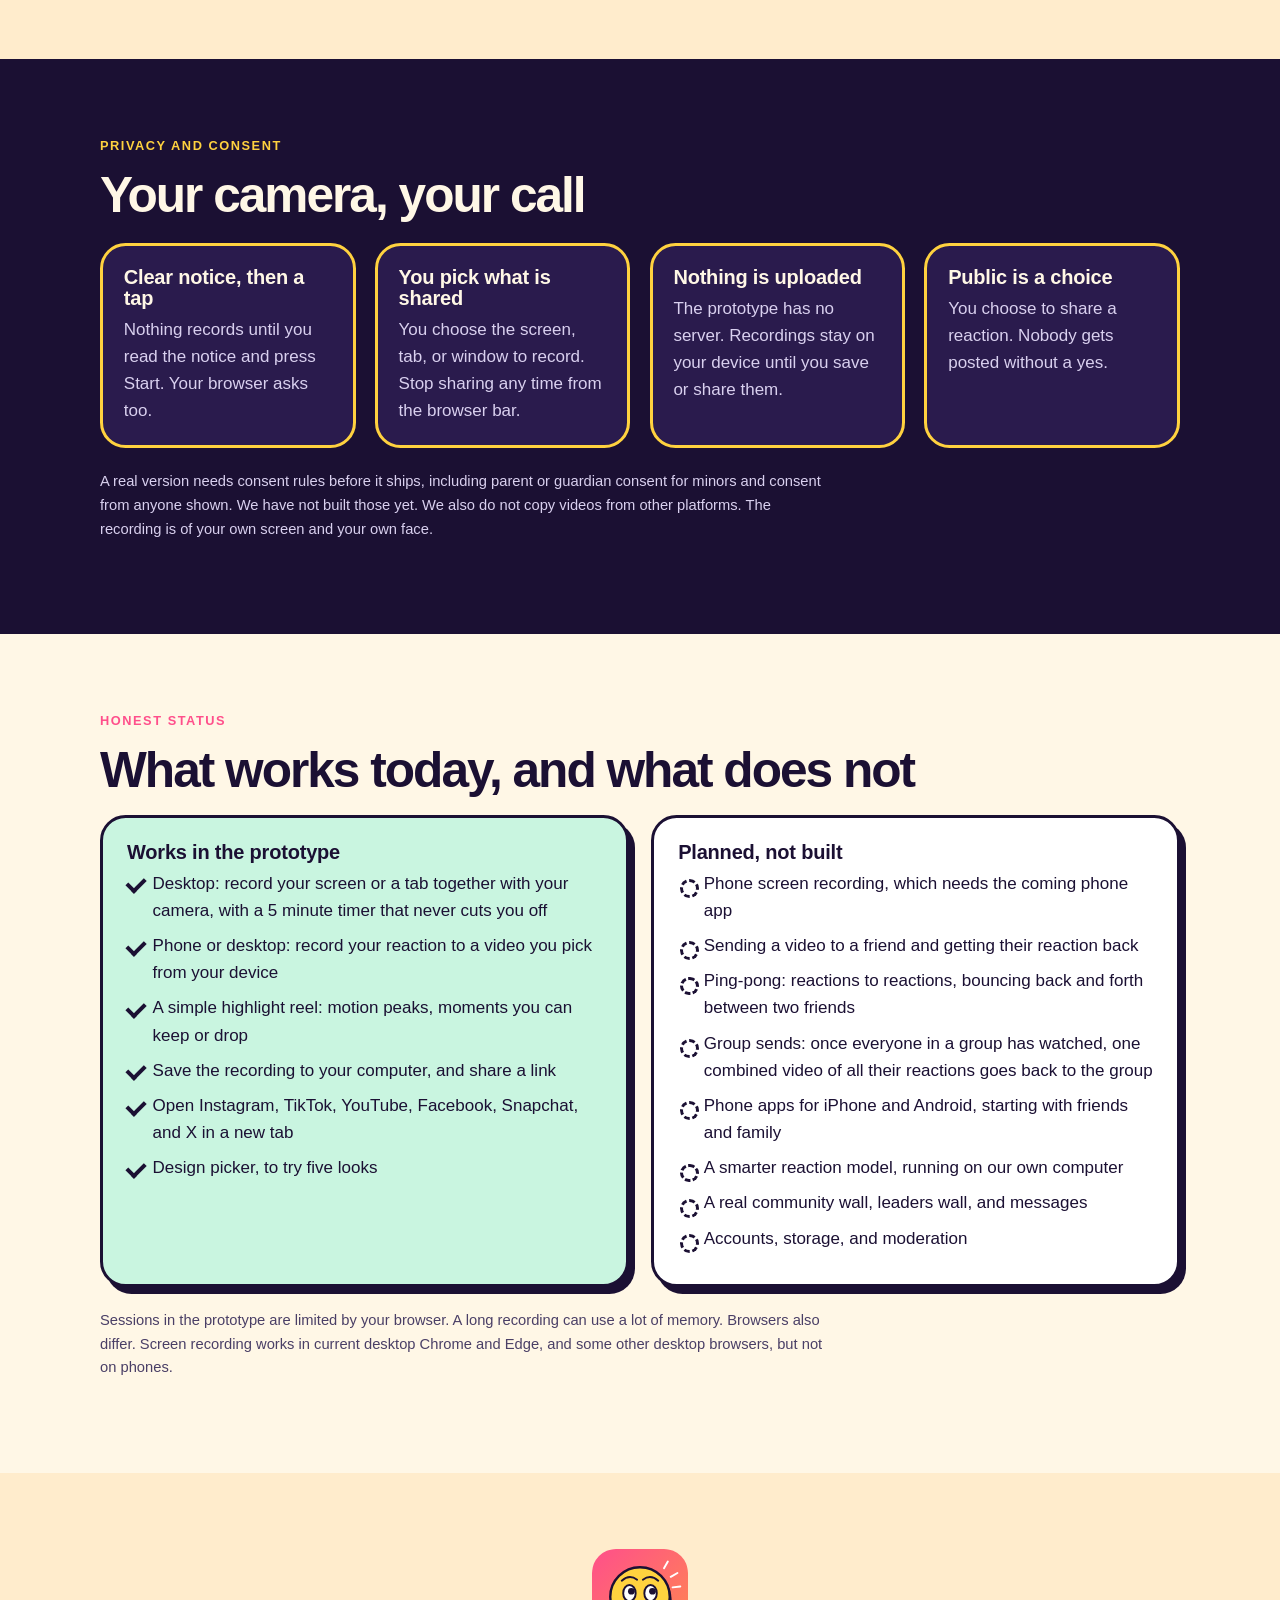
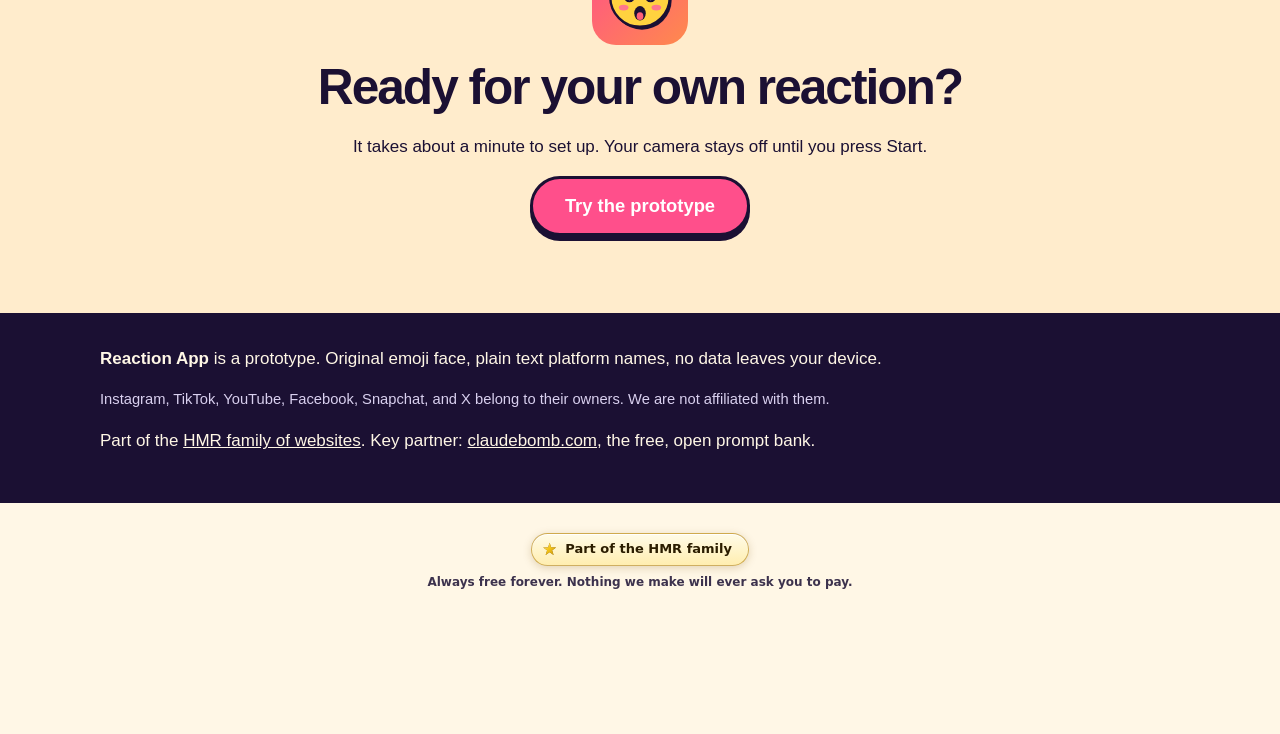
==== commit 3e1f1518: "HMR dock v6.8.2: HMR joystick with four curved arrows (tap and hold), rainbow mic at bottom right, b" ====
--- a/index.html
+++ b/index.html
@@ -180,6 +180,6 @@
   <p>Part of the <a href="https://hmrfamily.life/">HMR family of websites</a>. Key partner: <a href="https://claudebomb.com/">claudebomb.com</a>, the free, open prompt bank.</p>
 </div></footer>
 <script src="site.js"></script>
-<script src="hmr-dock.js?v=6.7.1" data-site="reactionapp.life" data-design="#dpBtn" data-design-panel="#dpPanel" defer></script>
+<script src="hmr-dock.js?v=6.8.2" data-site="reactionapp.life" data-design="#dpBtn" data-design-panel="#dpPanel" defer></script>
 <script src="https://hmrfamily.life/x/hmr-aud.js?v=1" defer></script>
 </body></html>
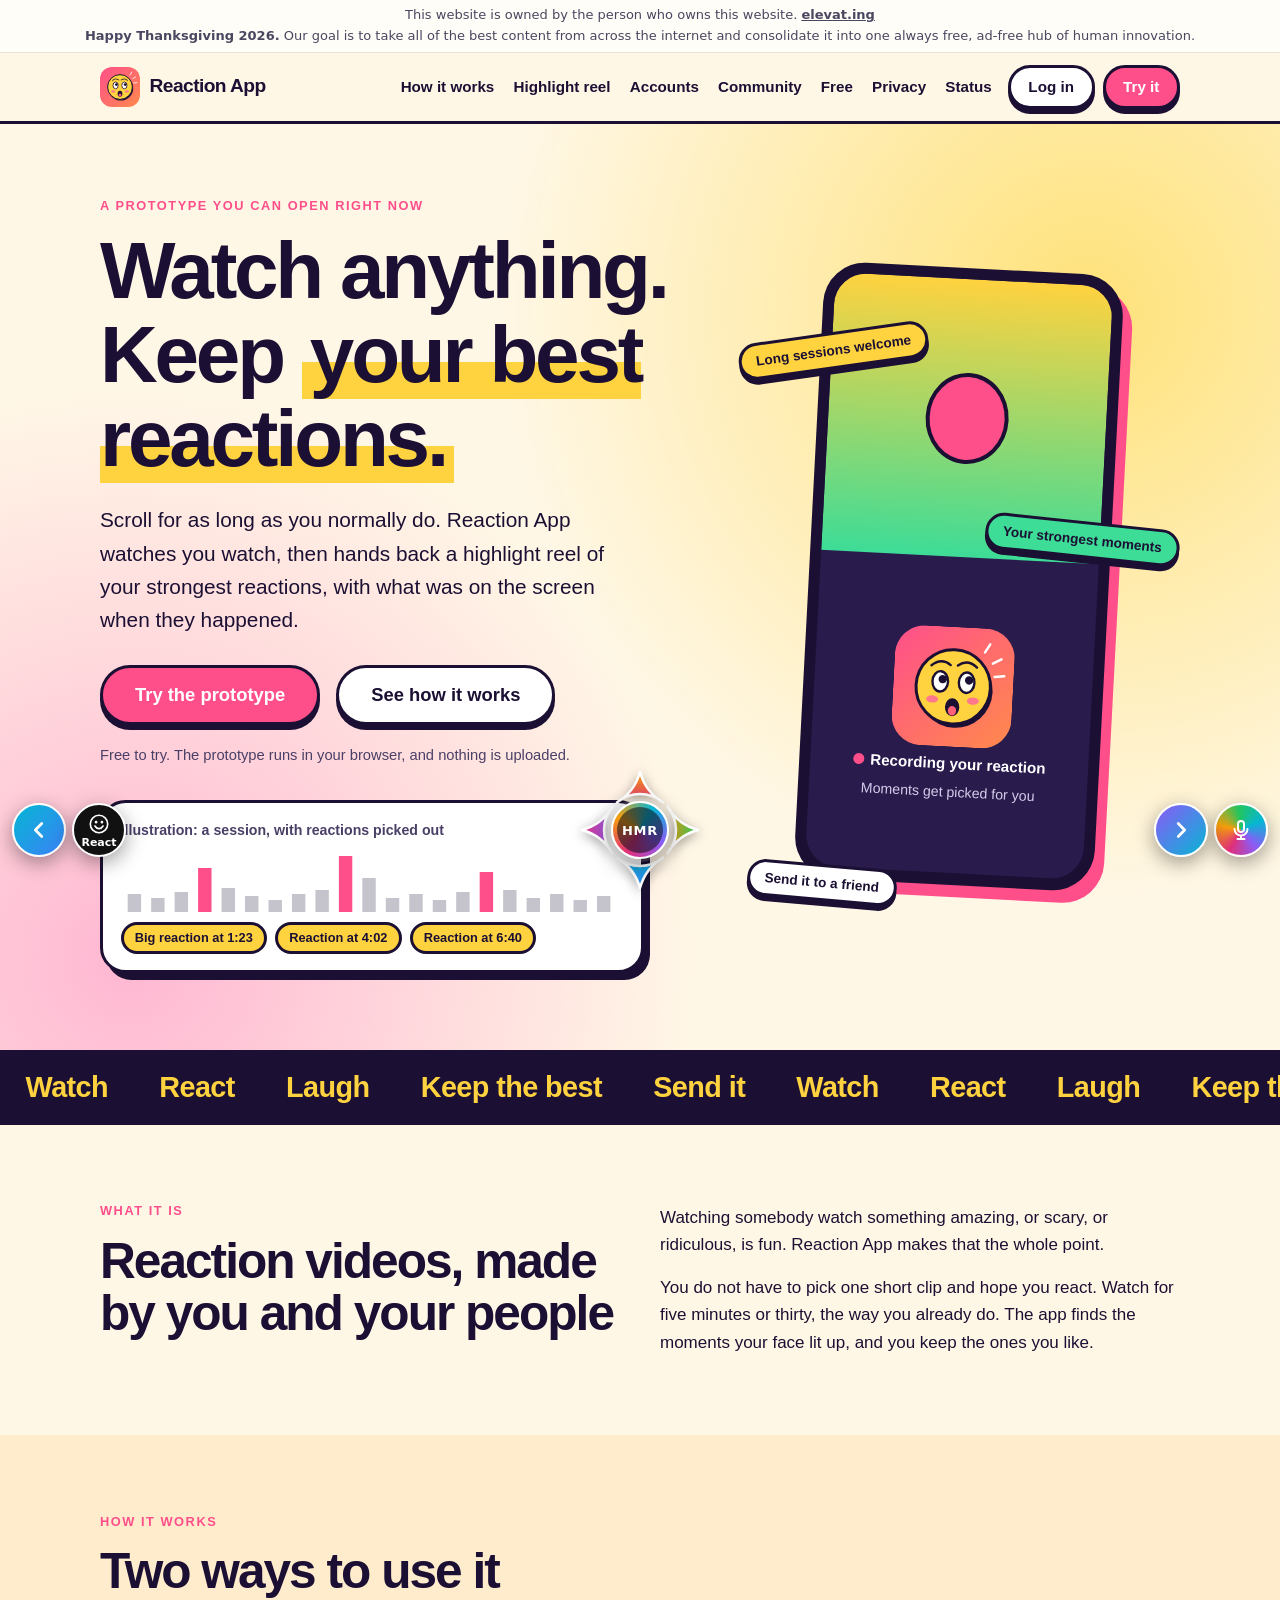
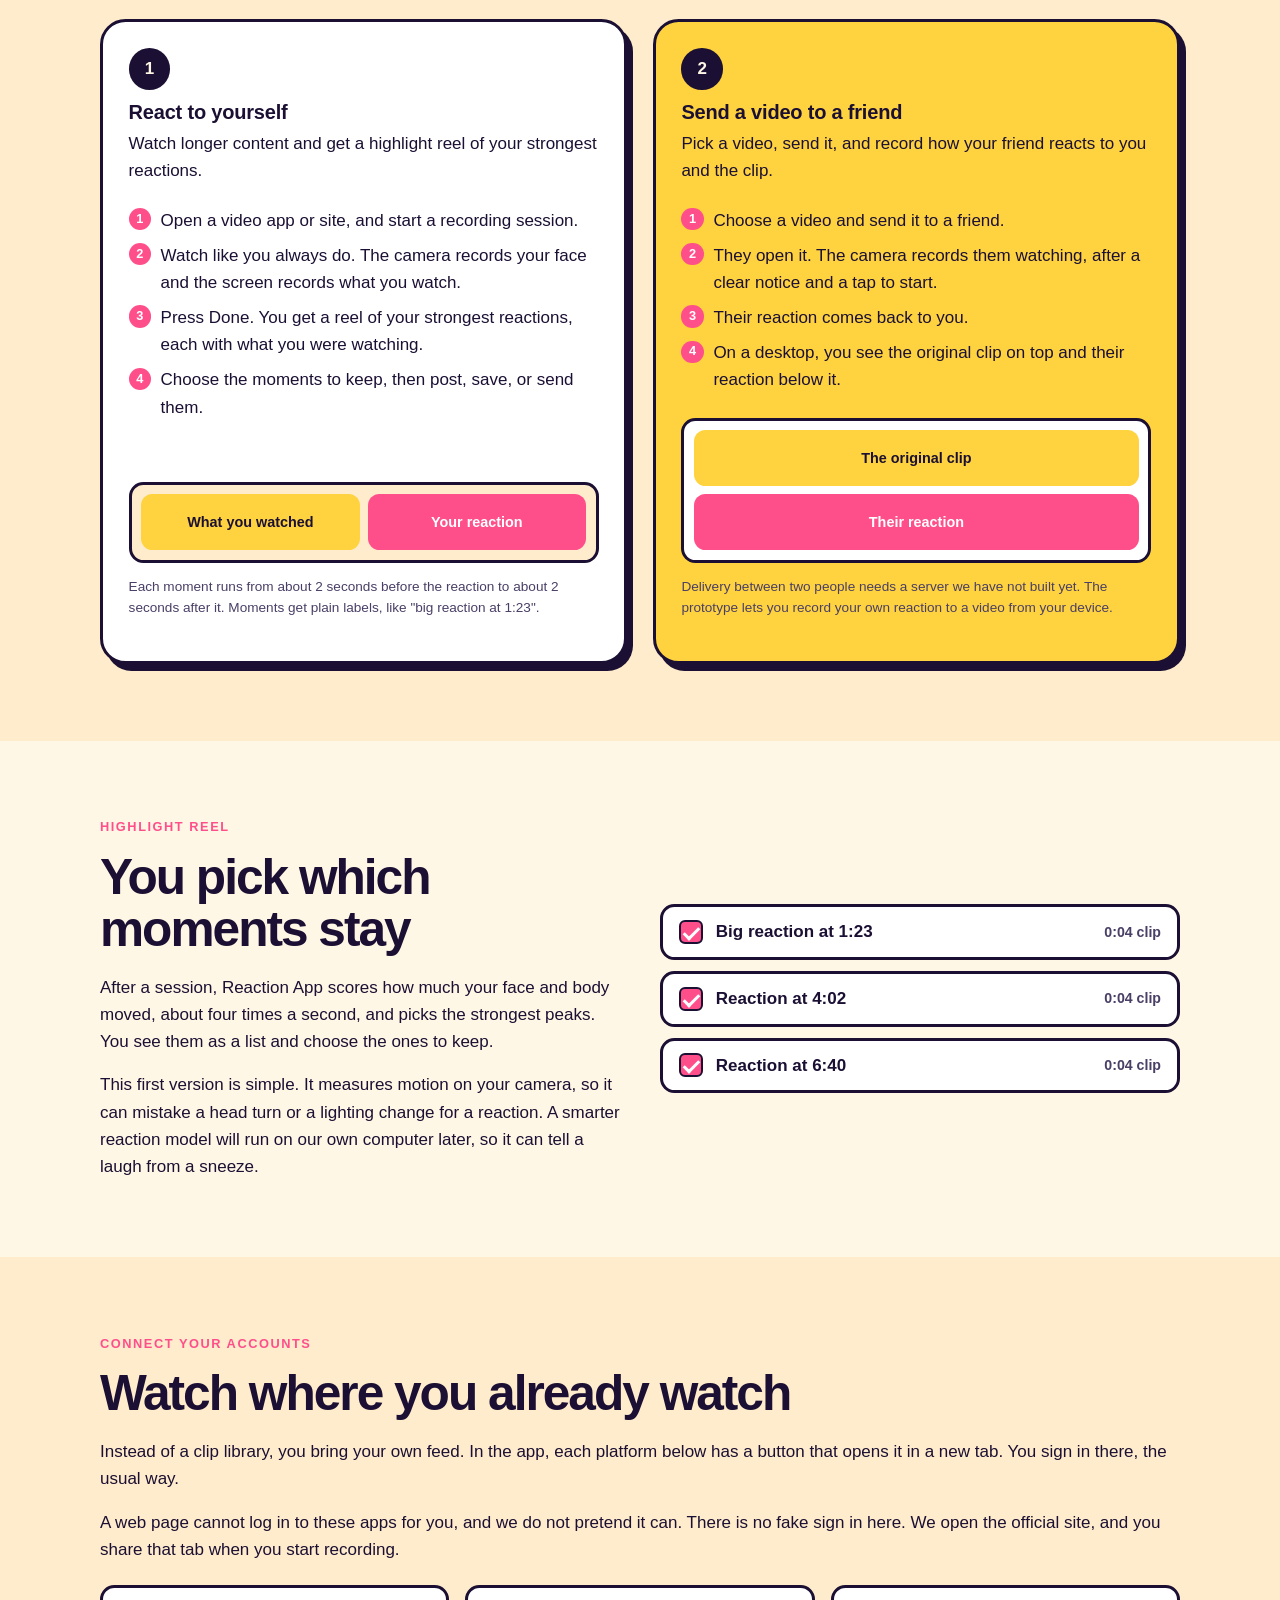
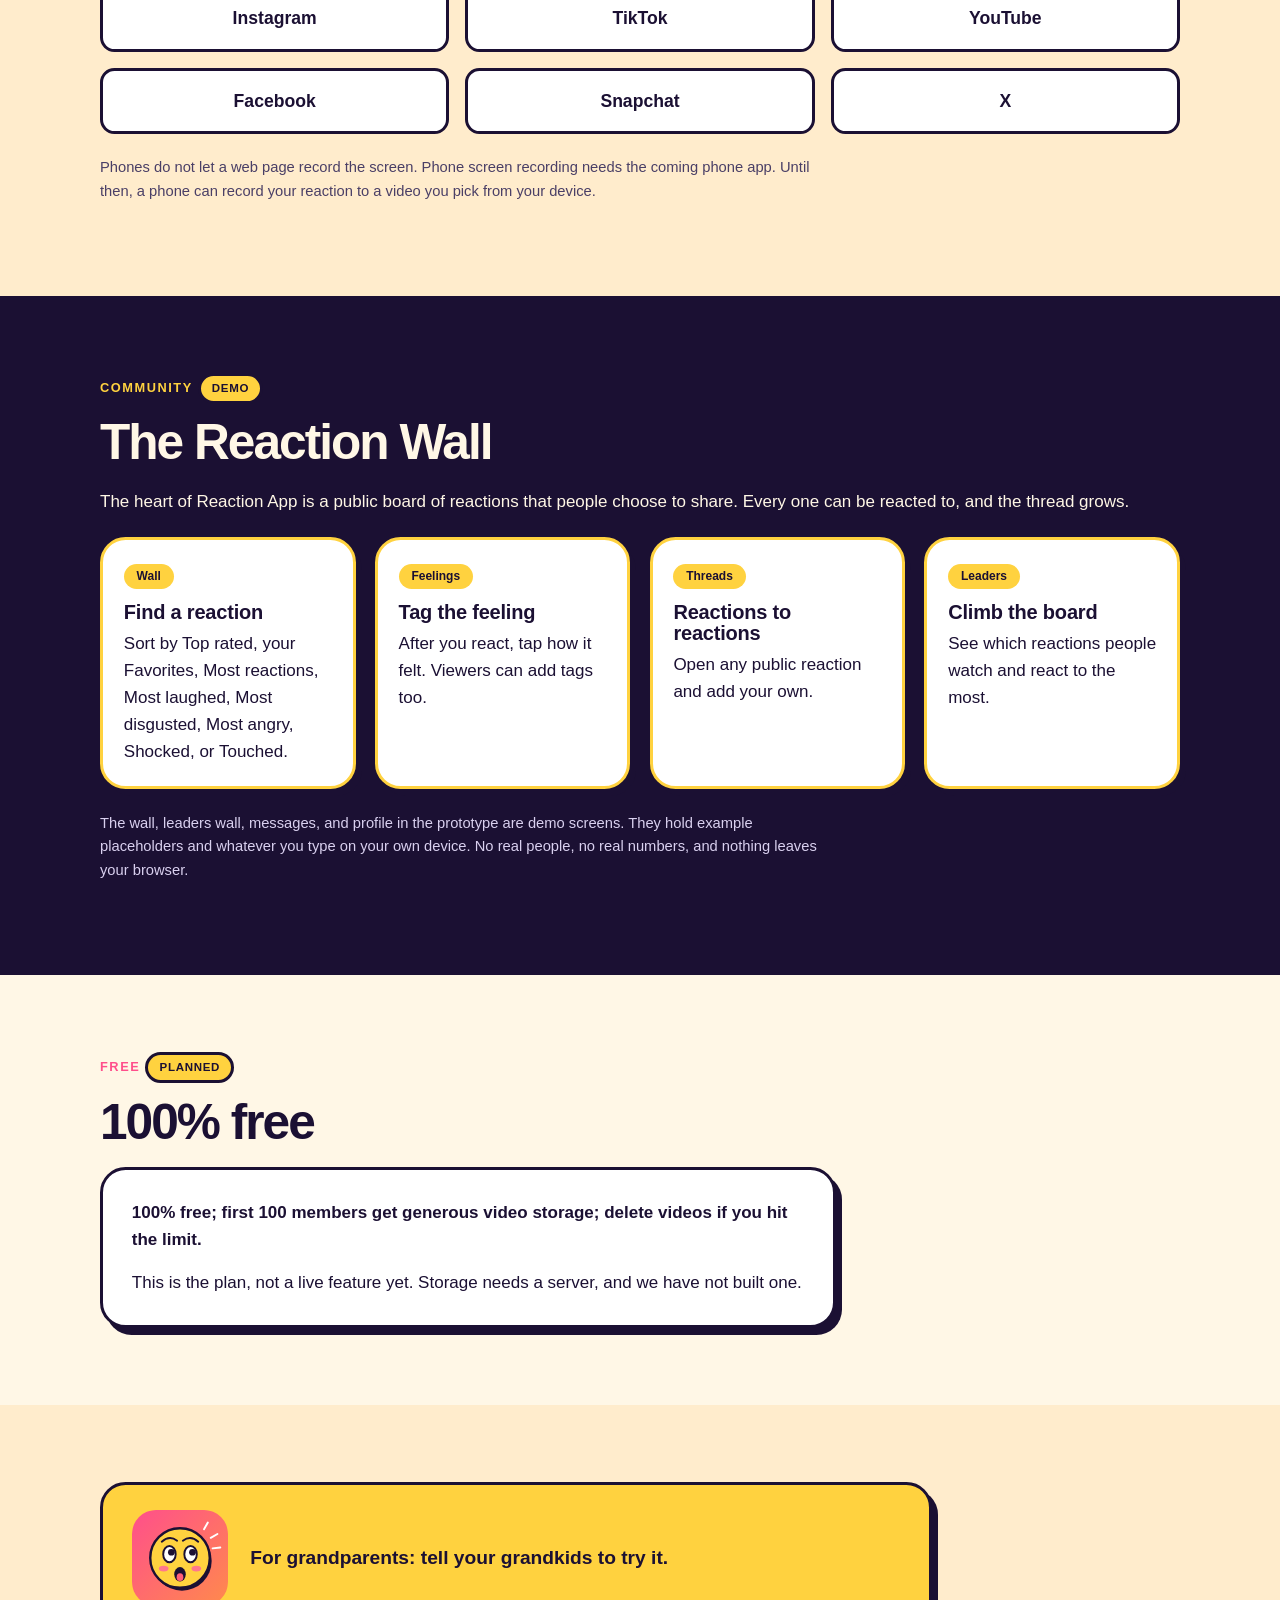
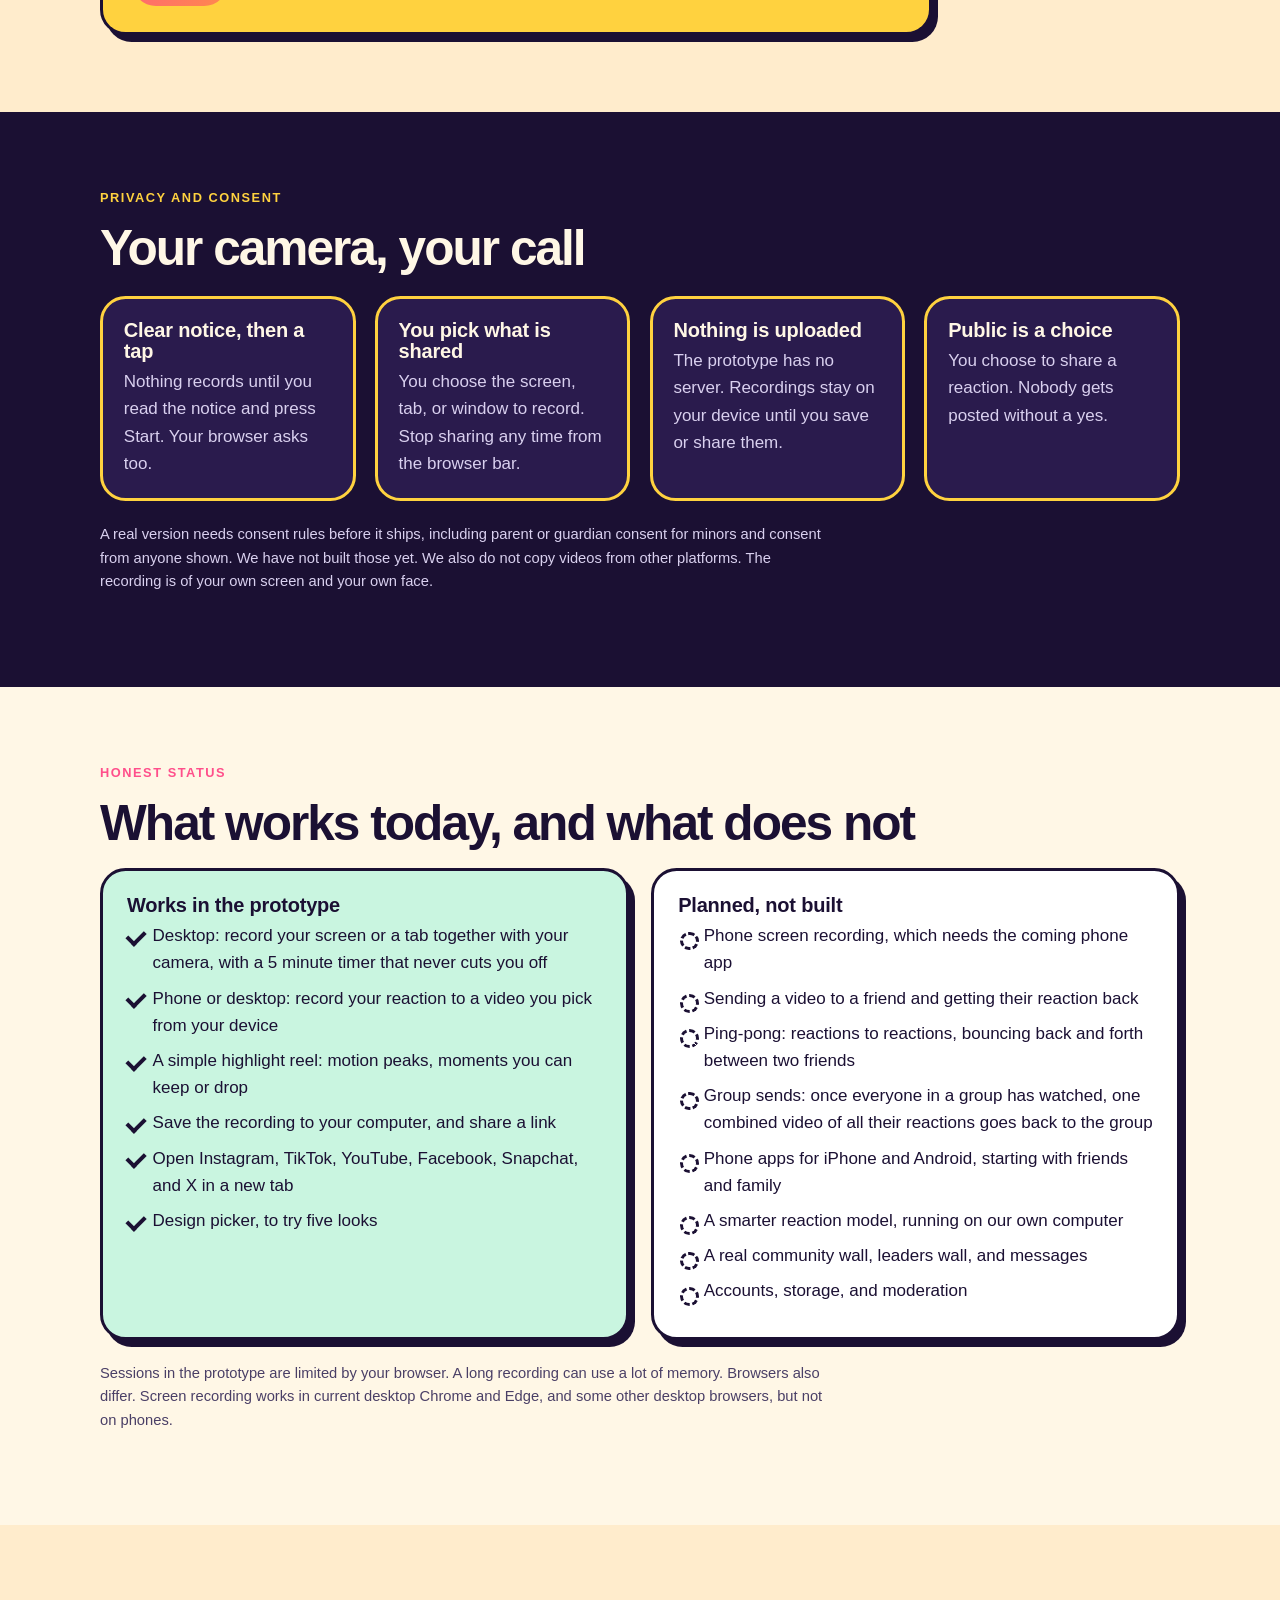
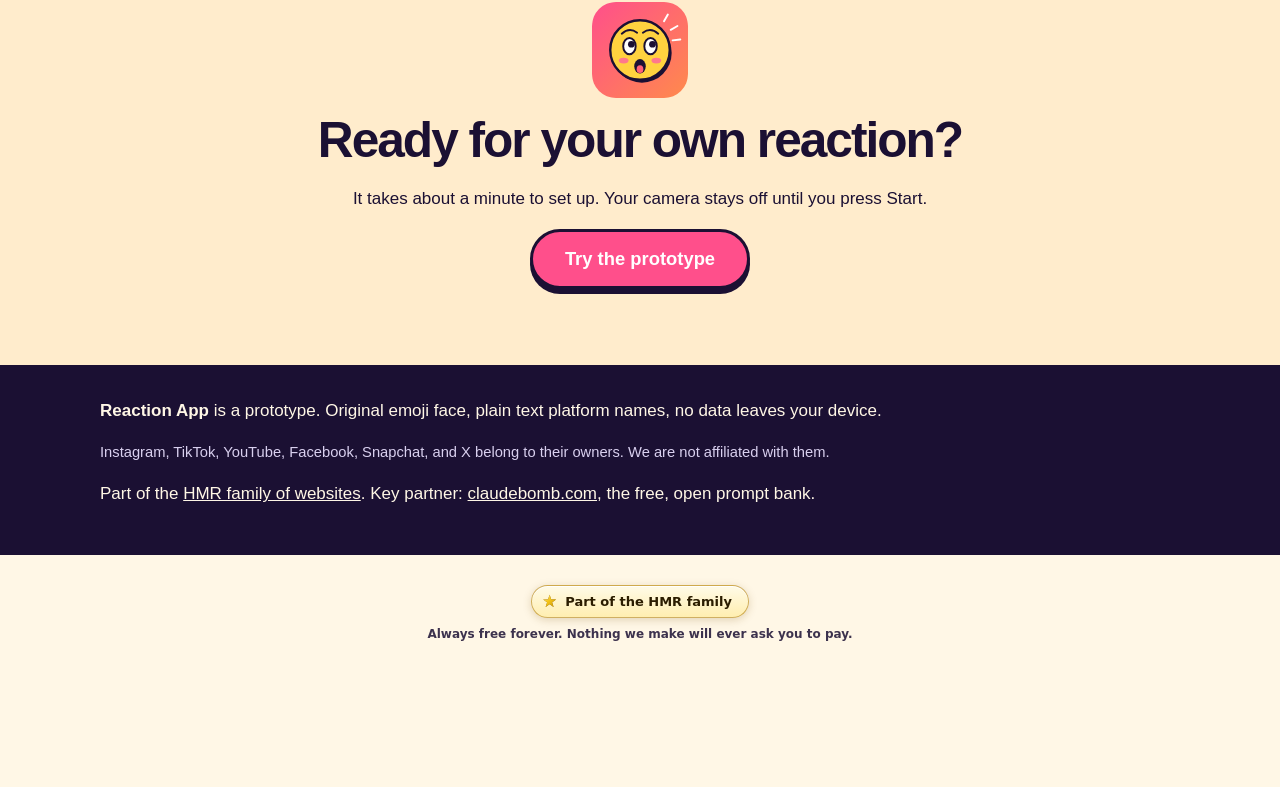
==== commit d3e72c9a: "Ownership caption with elevat.ing link at the top; Happy Thanksgiving 2026 welcome on the home page " ====
--- a/index.html
+++ b/index.html
@@ -14,6 +14,7 @@
 <style>.hrow .hacts{display:flex;gap:.5rem;align-items:center;flex:none}.hrow .hacts .btn{margin-left:0}@media(max-width:820px){.hrow .hacts{margin-left:auto}}</style>
 </head><body>
 <a class="skip" href="#main">Skip to content</a>
+<div class="elv8-cap" data-elv8-cap role="note" style="font:13px/1.45 system-ui,-apple-system,'Segoe UI',Roboto,sans-serif;text-align:center;padding:6px 12px;background:#fffdf8;color:#4a4760;border-bottom:1px solid #e8e3d6;position:relative;z-index:30">This website is owned by the person who owns this website. <a href="https://elevat.ing/" style="color:inherit;font-weight:700">elevat.ing</a><span style="display:block;margin-top:2px"><b>Happy Thanksgiving 2026.</b> Our goal is to take all of the best content from across the internet and consolidate it into one always free, ad-free hub of human innovation.</span></div>
 <header class="hdr"><div class="wrap hrow">
   <a class="logo" href="./"><img src="face.svg" width="40" height="40" alt=""><span>Reaction App</span></a>
   <nav aria-label="Sections" class="links"><a href="#how">How it works</a><a href="#reel">Highlight reel</a><a href="#connect">Accounts</a><a href="#community">Community</a><a href="#free">Free</a><a href="#privacy">Privacy</a><a href="#today">Status</a></nav>
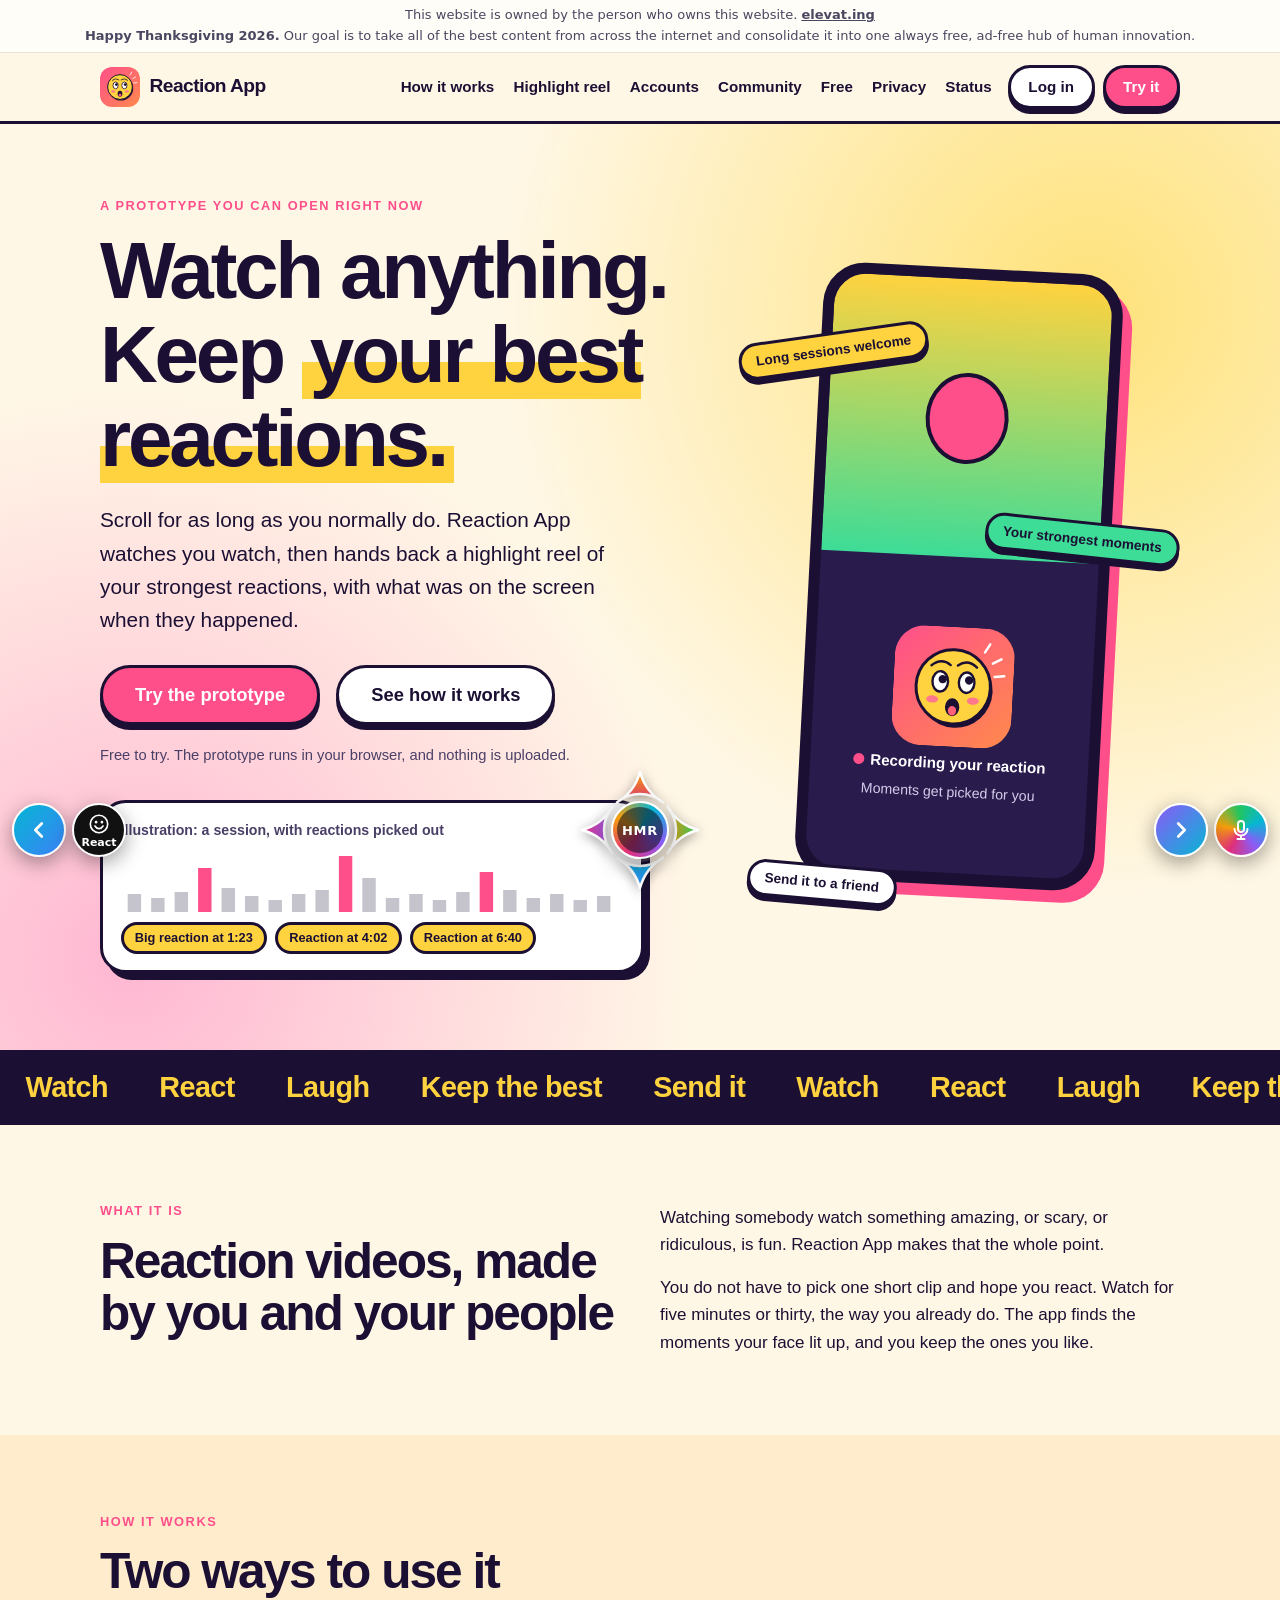
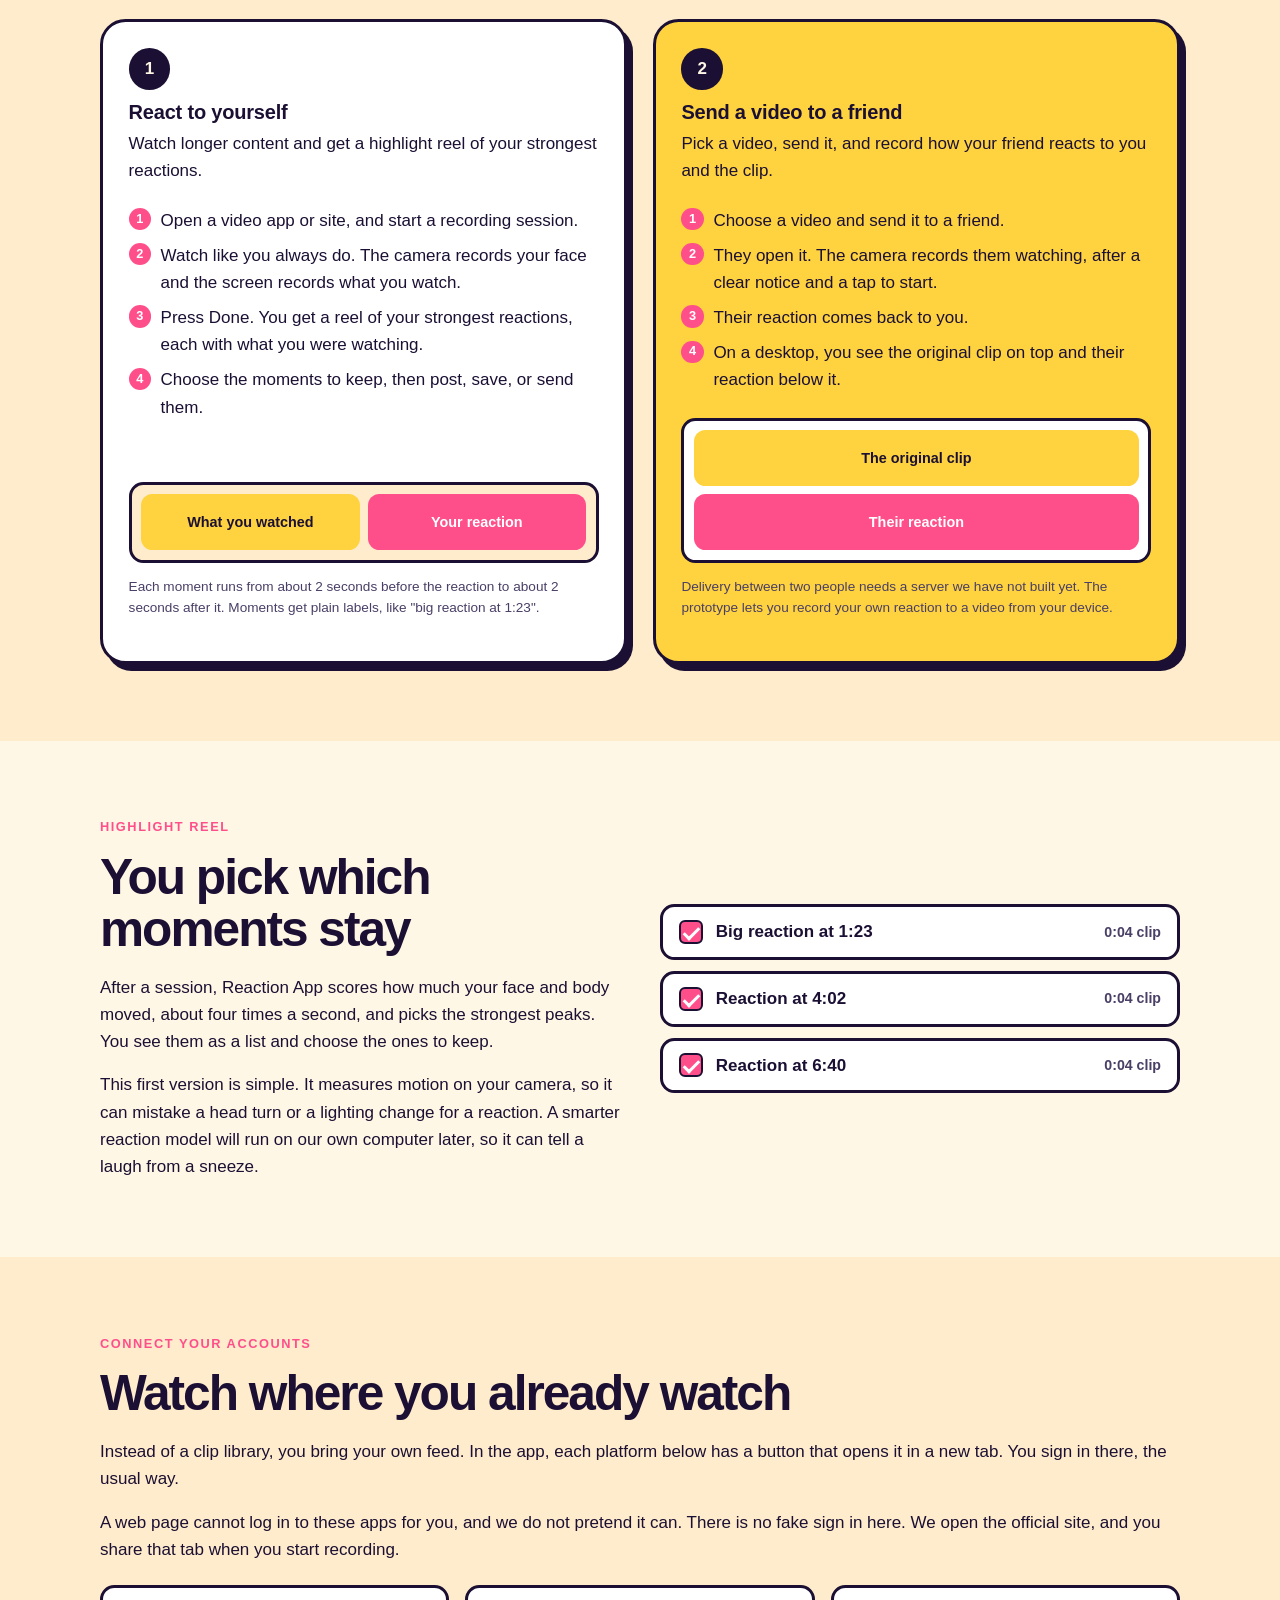
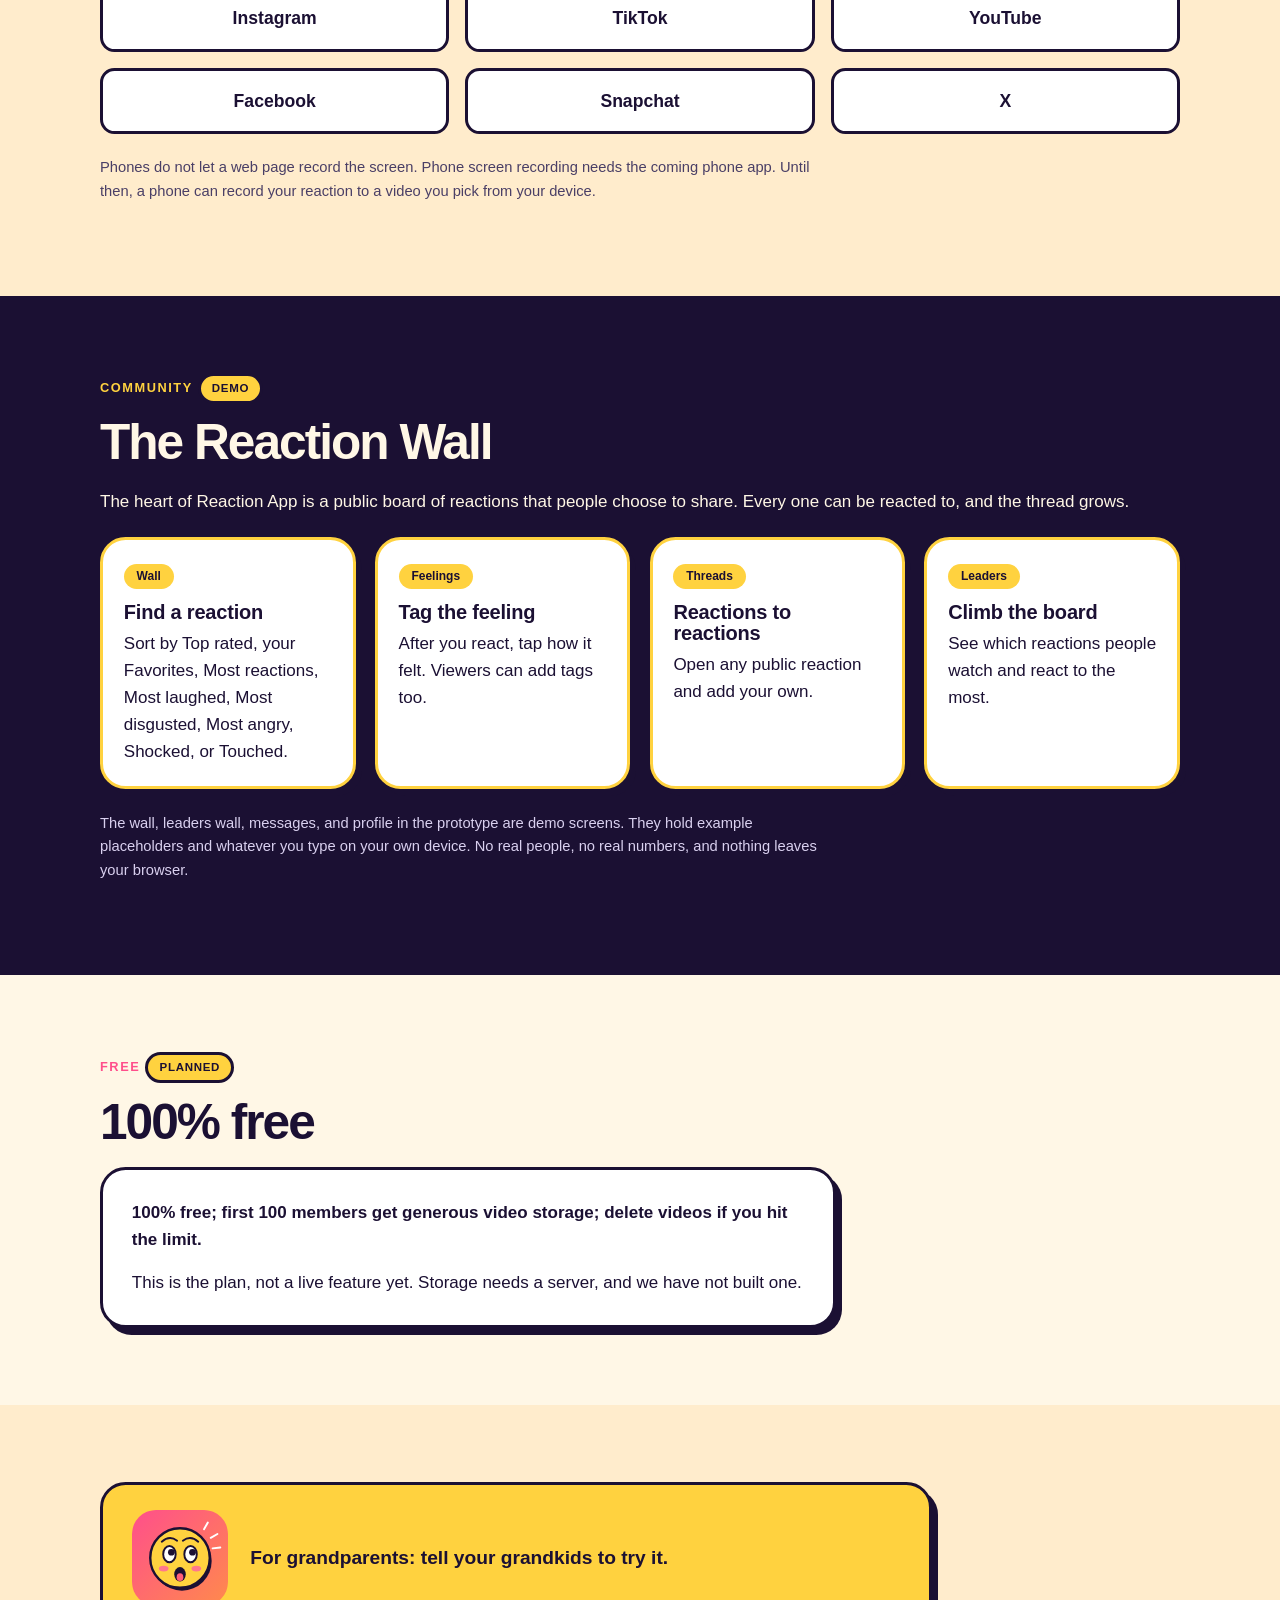
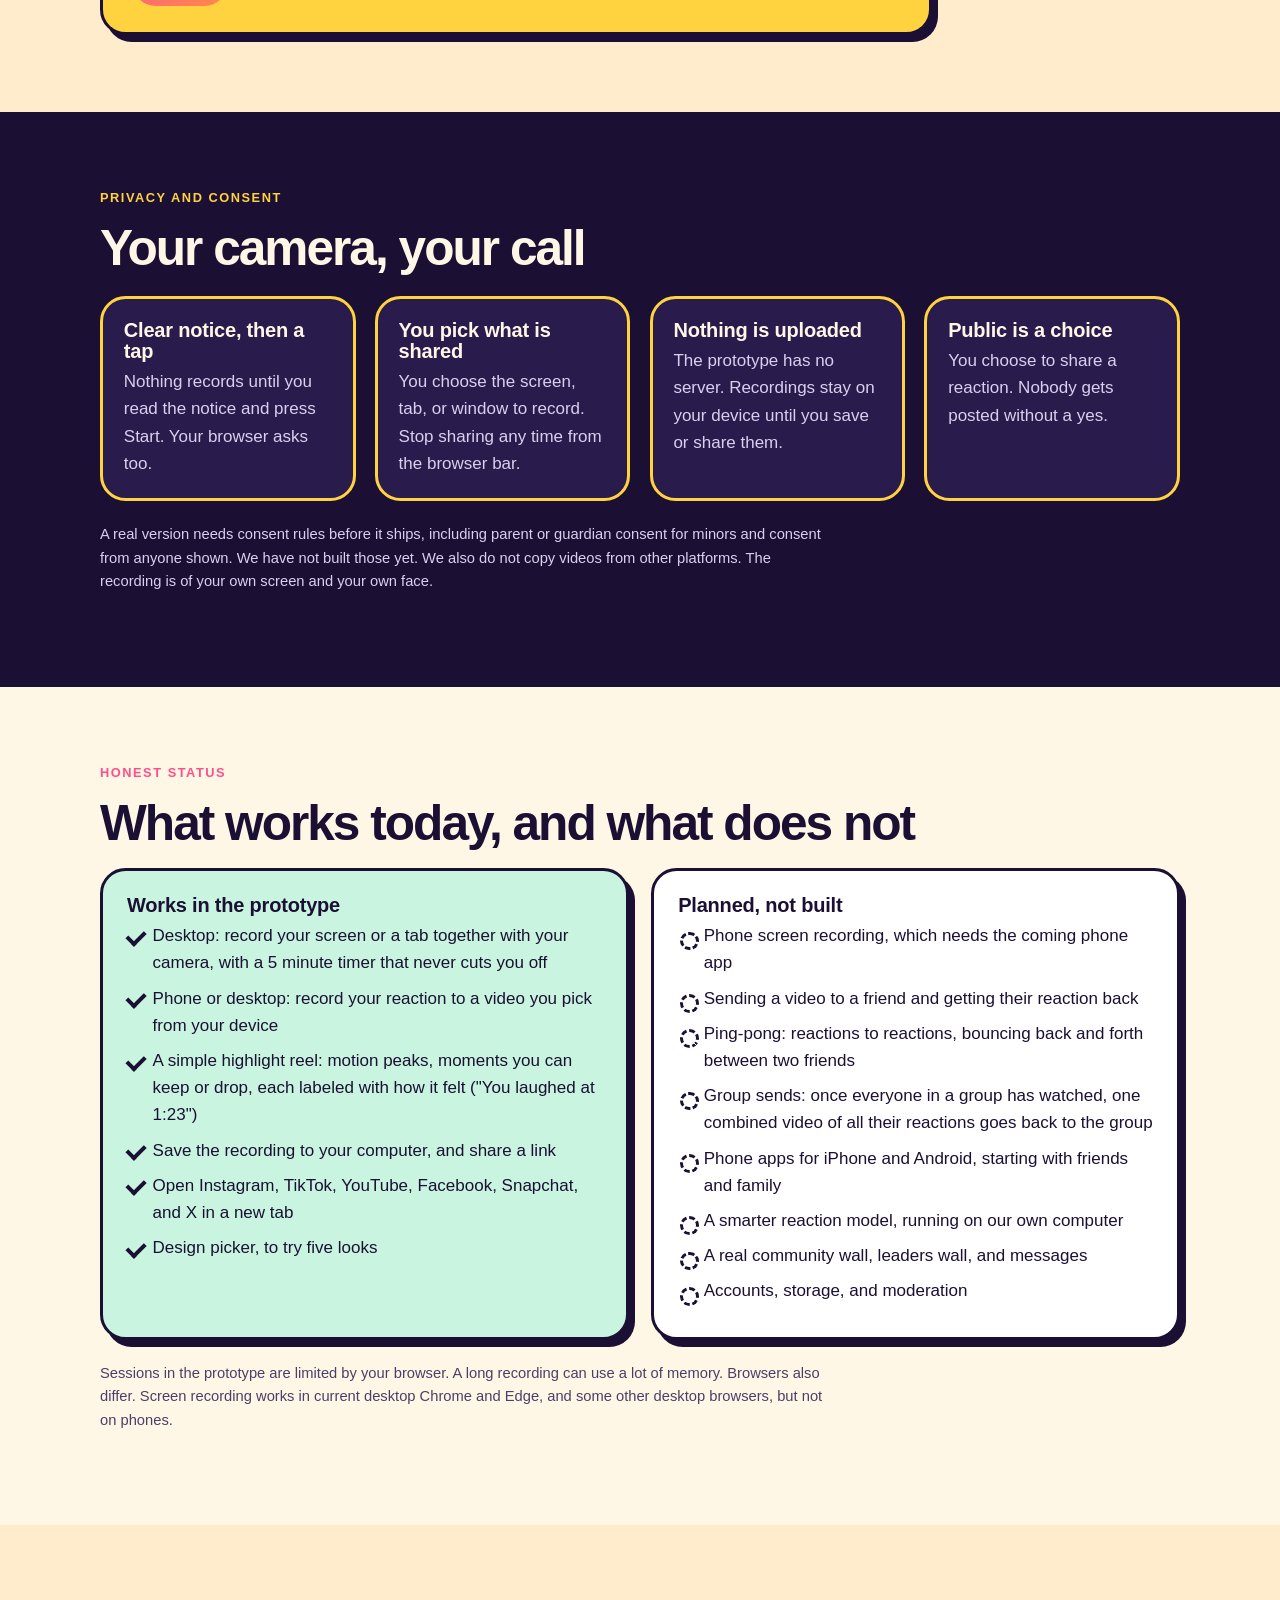
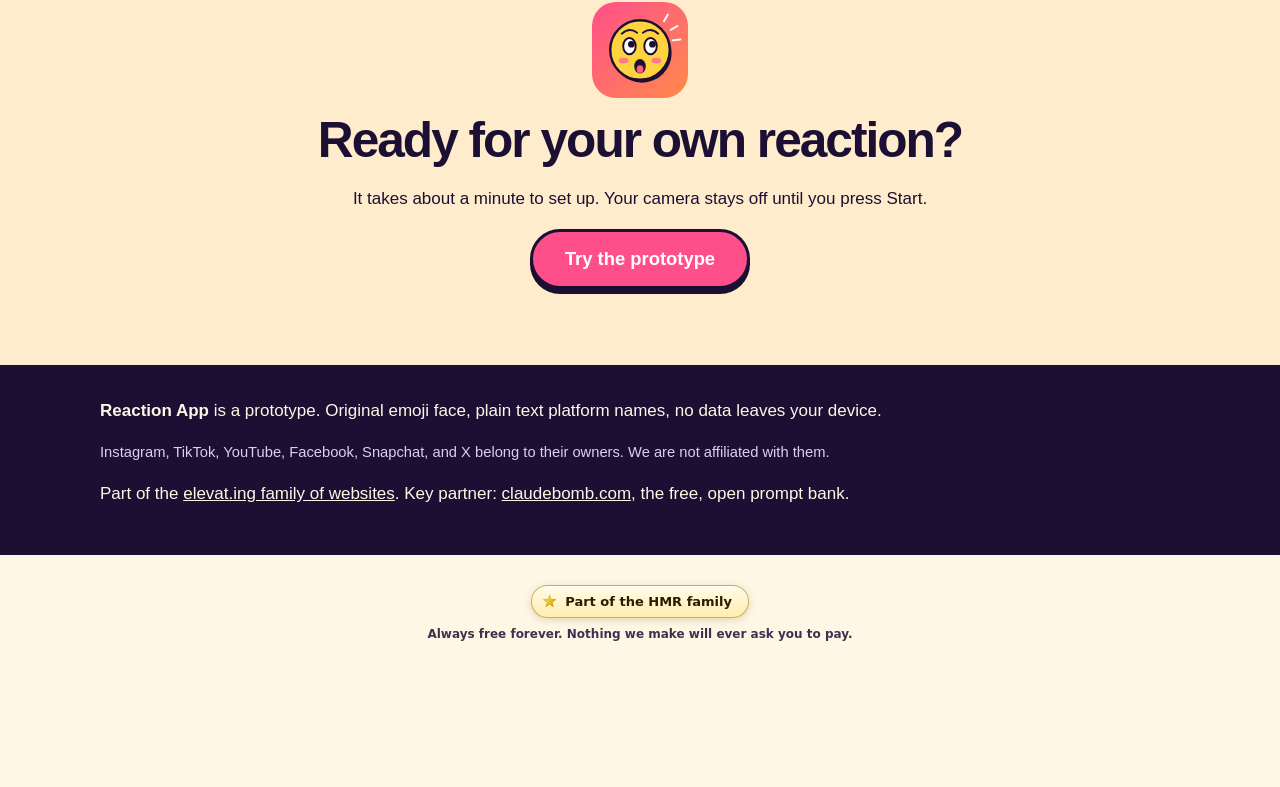
==== commit 2d9a00cc: "M-0566, M-0525, M-1235: footer 'Part of the elevat.ing family of websites' (links elevat.ing); squar" ====
--- a/index.html
+++ b/index.html
@@ -148,7 +148,7 @@
     <div class="yes"><h3>Works in the prototype</h3><ul>
       <li>Desktop: record your screen or a tab together with your camera, with a 5 minute timer that never cuts you off</li>
       <li>Phone or desktop: record your reaction to a video you pick from your device</li>
-      <li>A simple highlight reel: motion peaks, moments you can keep or drop</li>
+      <li>A simple highlight reel: motion peaks, moments you can keep or drop, each labeled with how it felt ("You laughed at 1:23")</li>
       <li>Save the recording to your computer, and share a link</li>
       <li>Open Instagram, TikTok, YouTube, Facebook, Snapchat, and X in a new tab</li>
       <li>Design picker, to try five looks</li>
@@ -178,7 +178,7 @@
 <footer class="foot"><div class="wrap">
   <p><b>Reaction App</b> is a prototype. Original emoji face, plain text platform names, no data leaves your device.</p>
   <p class="fine">Instagram, TikTok, YouTube, Facebook, Snapchat, and X belong to their owners. We are not affiliated with them.</p>
-  <p>Part of the <a href="https://hmrfamily.life/">HMR family of websites</a>. Key partner: <a href="https://claudebomb.com/">claudebomb.com</a>, the free, open prompt bank.</p>
+  <p>Part of the <a href="https://elevat.ing/">elevat.ing family of websites</a>. Key partner: <a href="https://claudebomb.com/">claudebomb.com</a>, the free, open prompt bank.</p>
 </div></footer>
 <script src="site.js"></script>
 <script src="hmr-dock.js?v=6.8.2" data-site="reactionapp.life" data-design="#dpBtn" data-design-panel="#dpPanel" defer></script>
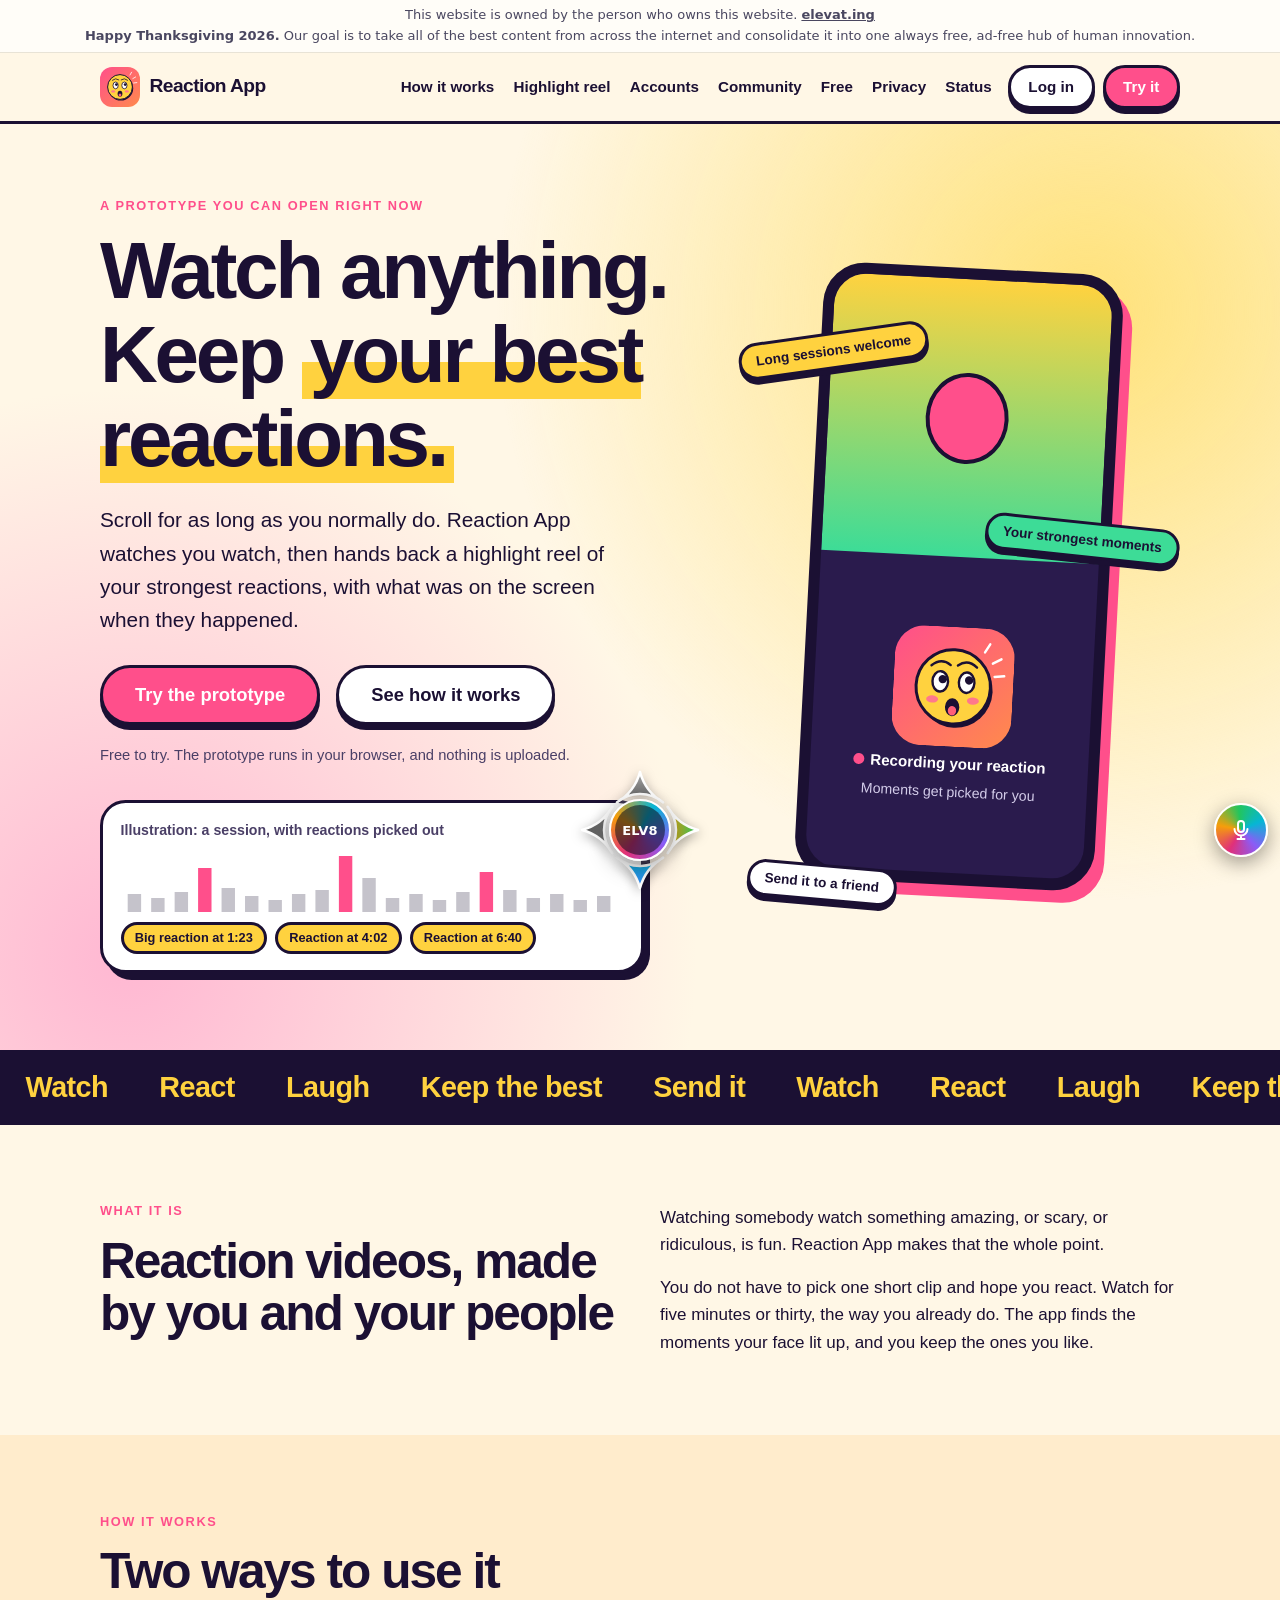
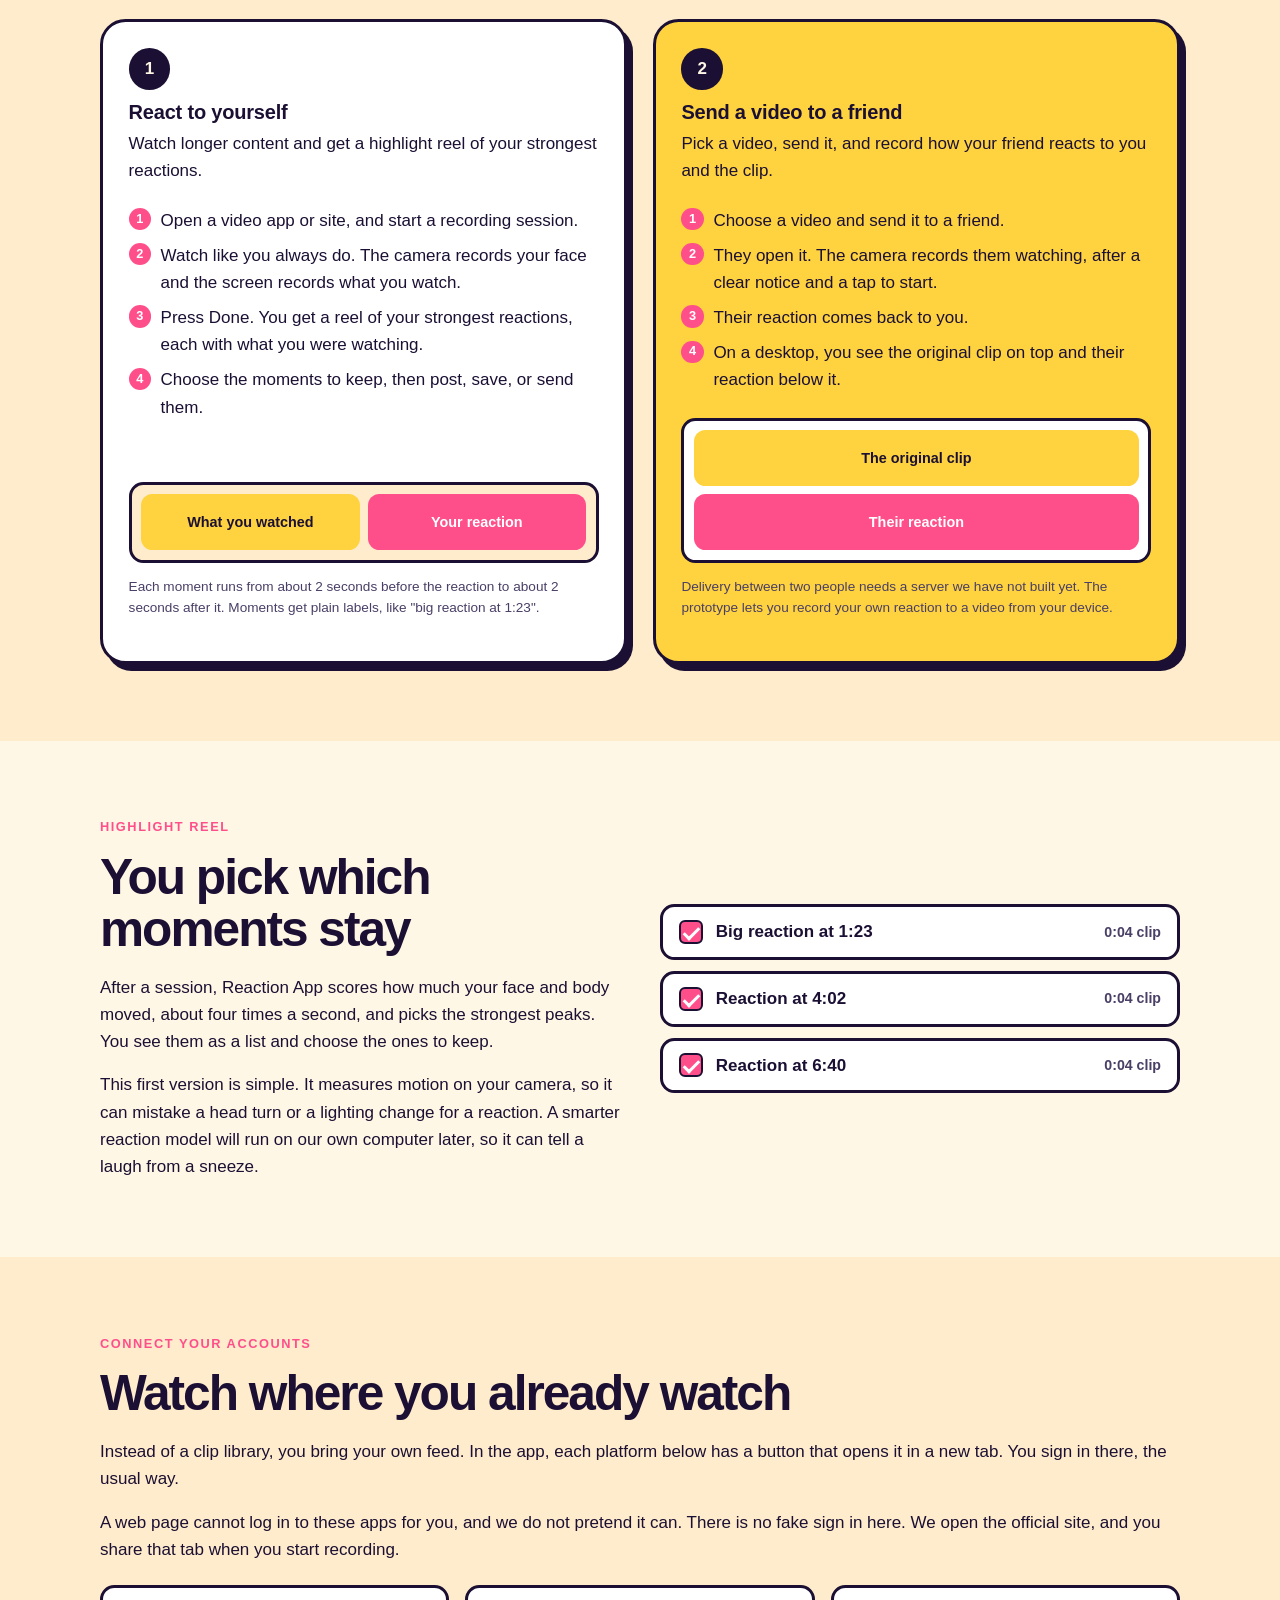
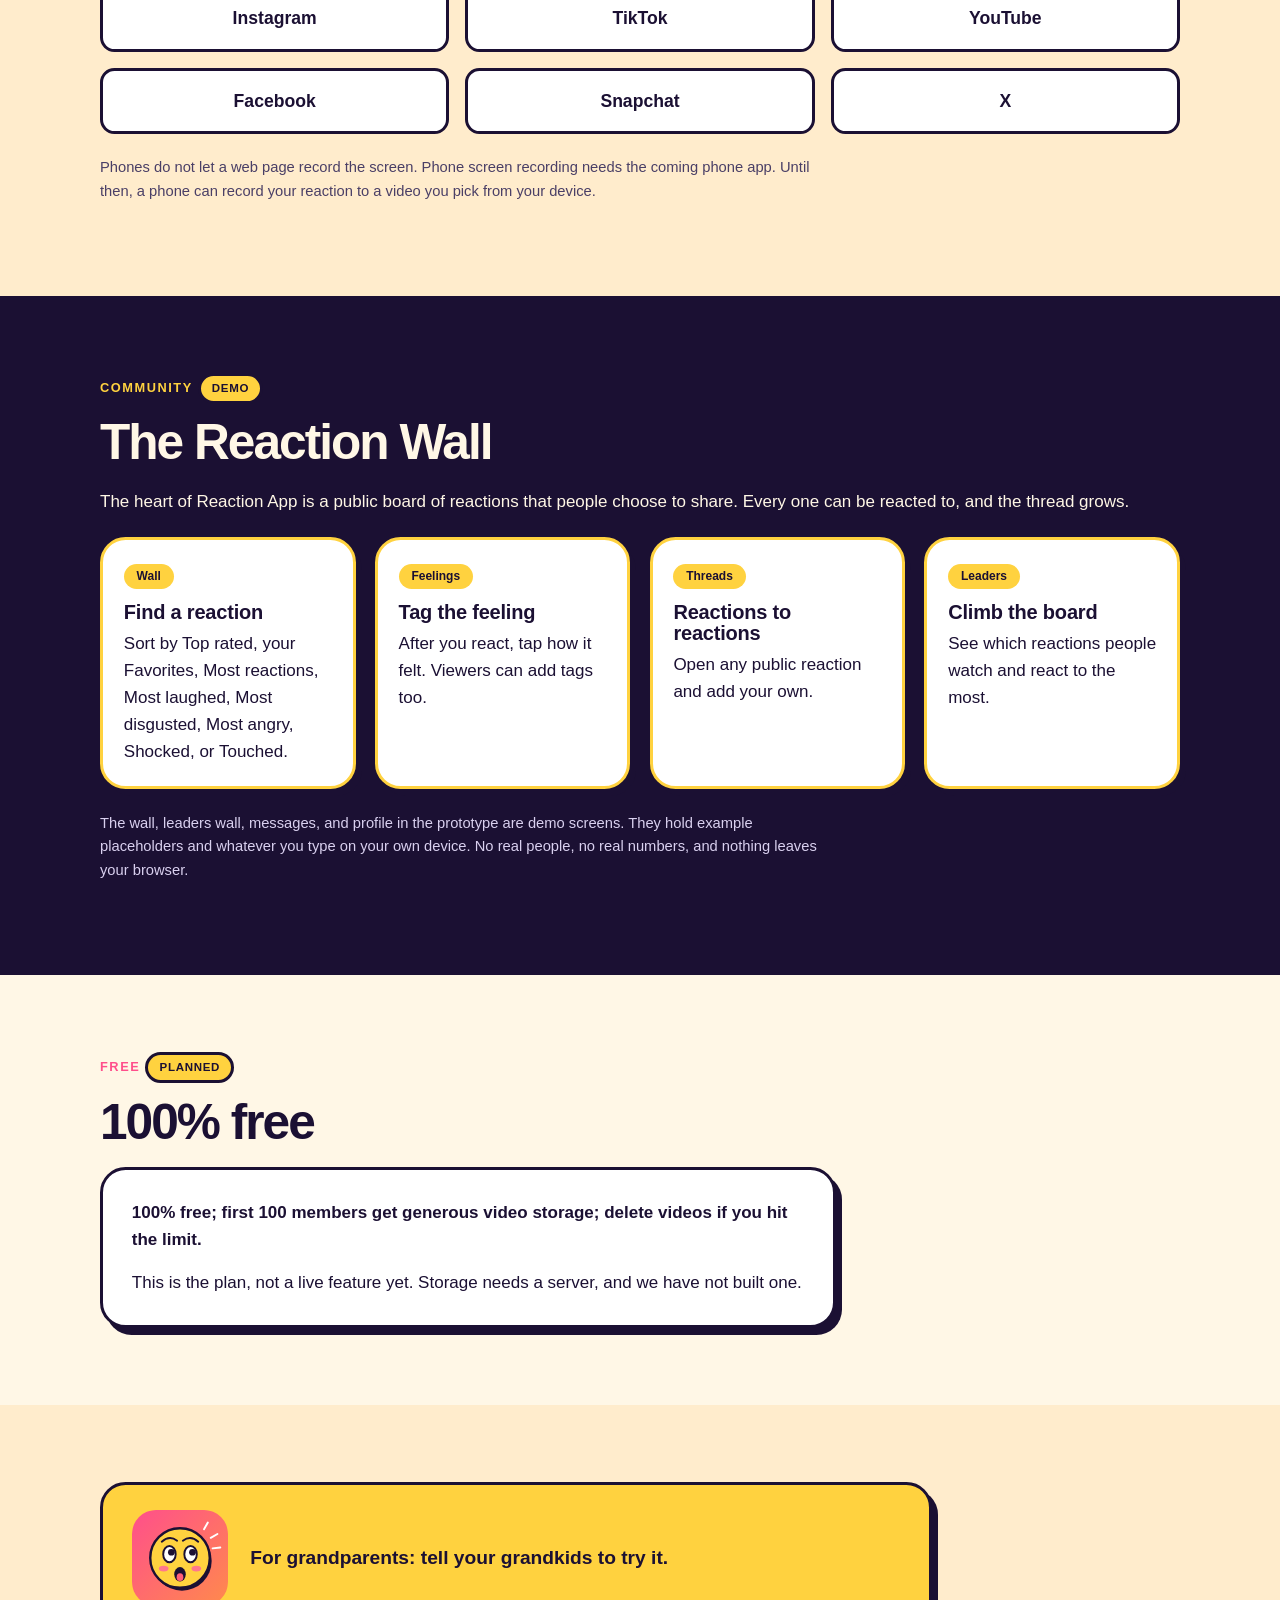
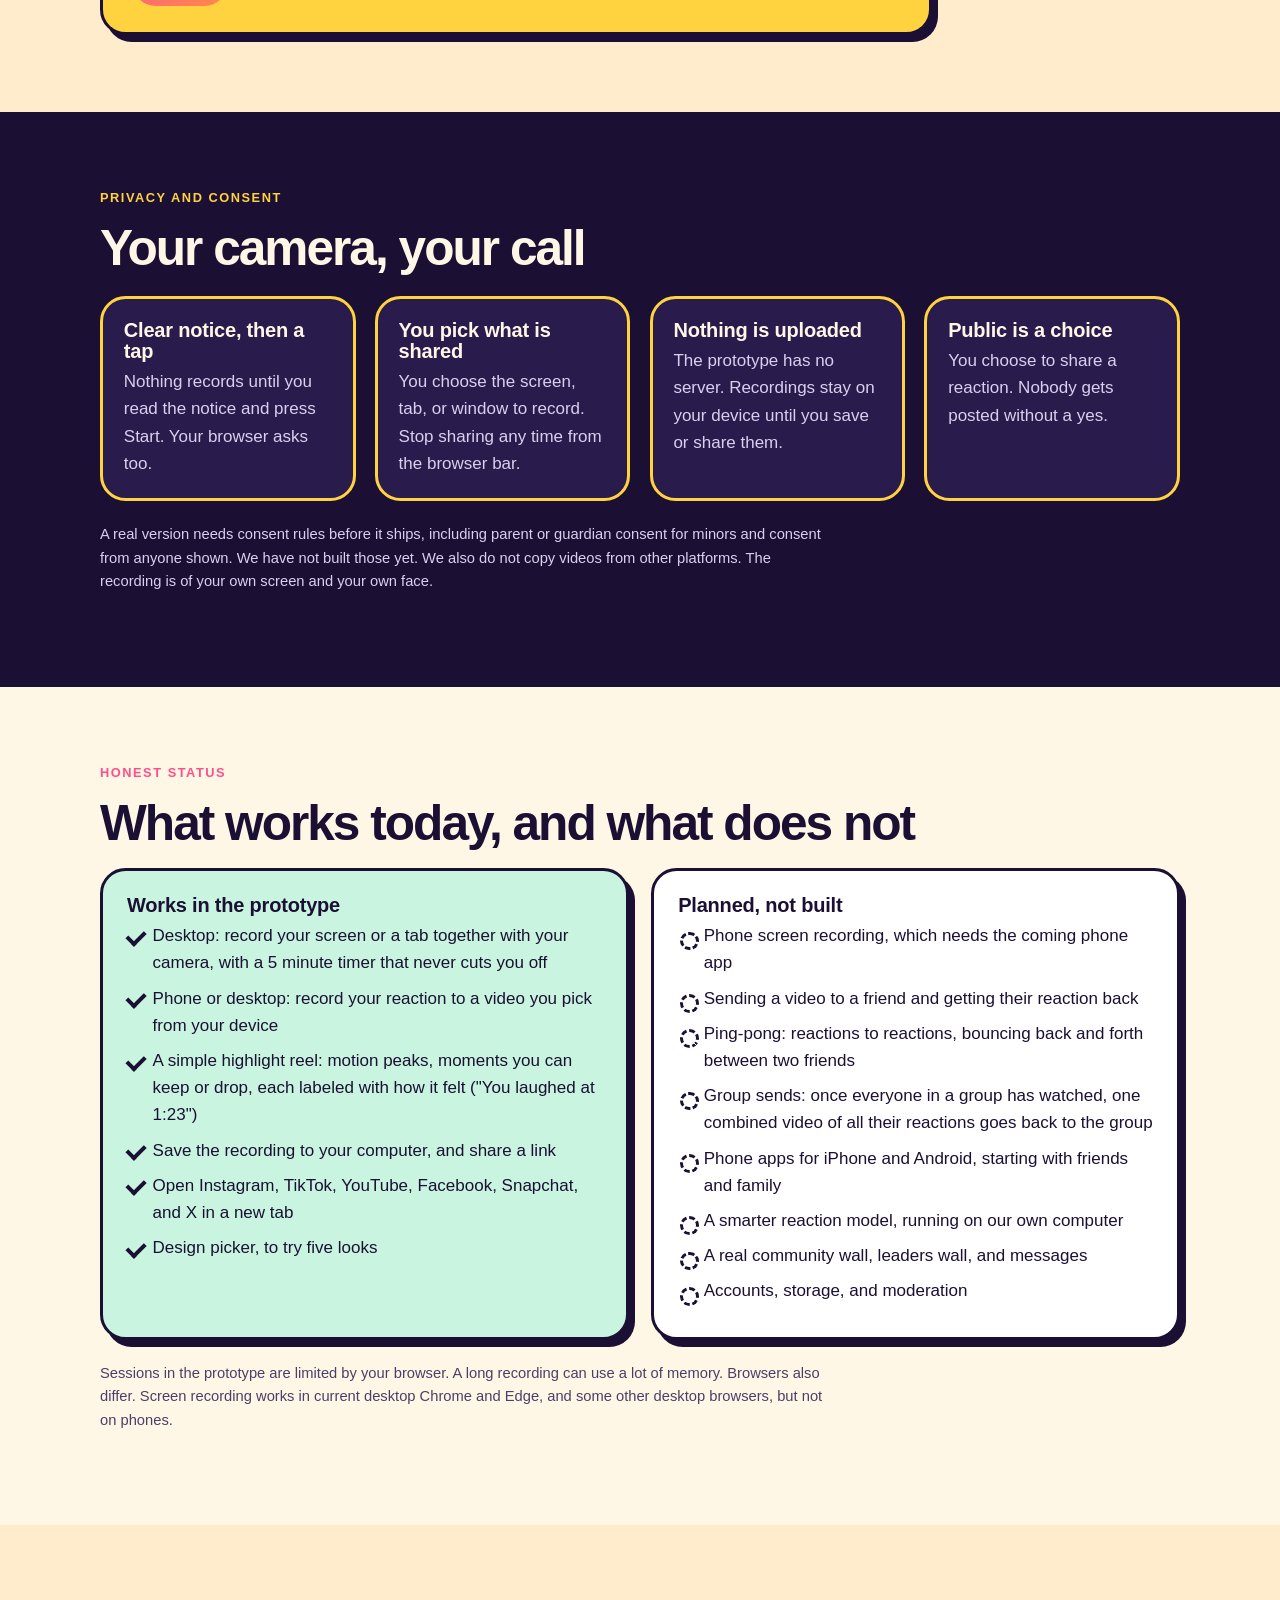
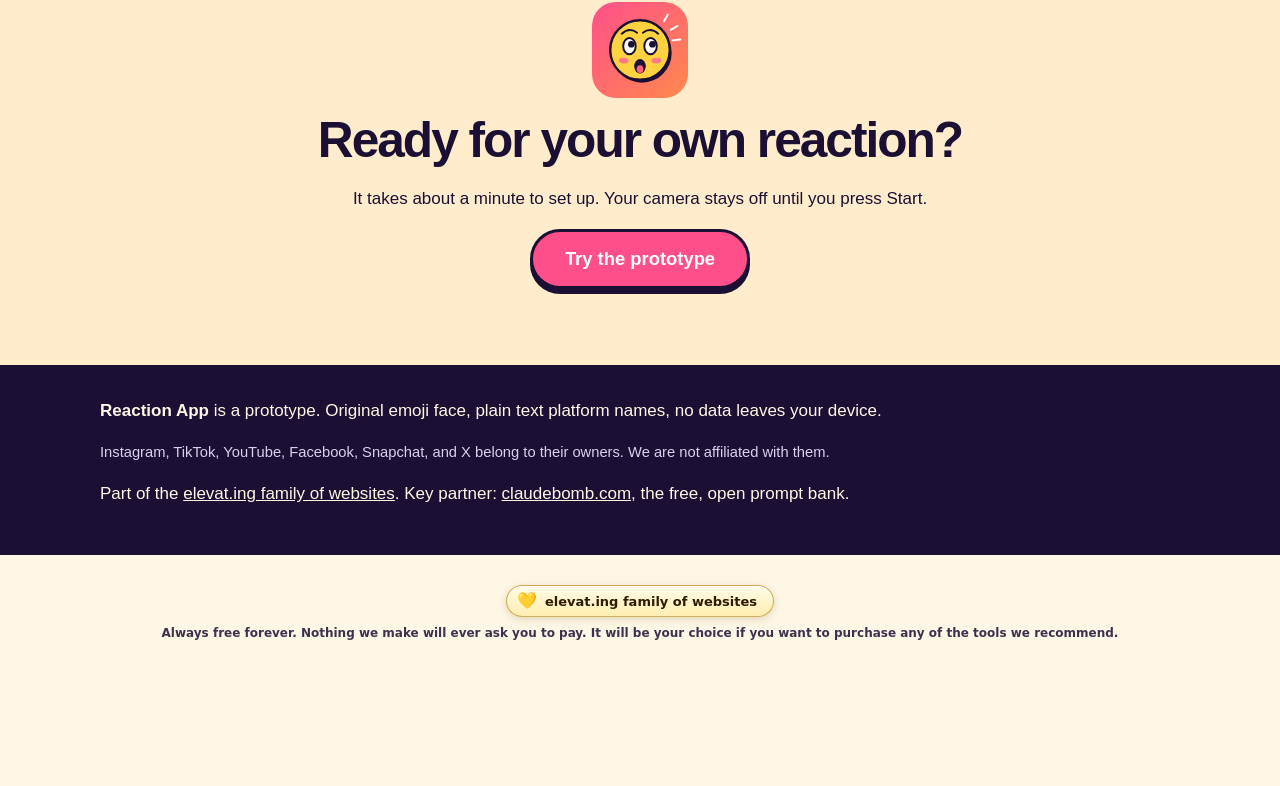
==== commit 60acf919: "ELV8 dock v6.9.1 / dash v1.9.1: "Add a demo?" cards only in owner edit mode (?edit=1), readable intr" ====
--- a/index.html
+++ b/index.html
@@ -181,6 +181,6 @@
   <p>Part of the <a href="https://elevat.ing/">elevat.ing family of websites</a>. Key partner: <a href="https://claudebomb.com/">claudebomb.com</a>, the free, open prompt bank.</p>
 </div></footer>
 <script src="site.js"></script>
-<script src="hmr-dock.js?v=6.8.2" data-site="reactionapp.life" data-design="#dpBtn" data-design-panel="#dpPanel" defer></script>
+<script src="hmr-dock.js?v=6.9.1" data-site="reactionapp.life" data-design="#dpBtn" data-design-panel="#dpPanel" defer></script>
 <script src="https://hmrfamily.life/x/hmr-aud.js?v=1" defer></script>
 </body></html>
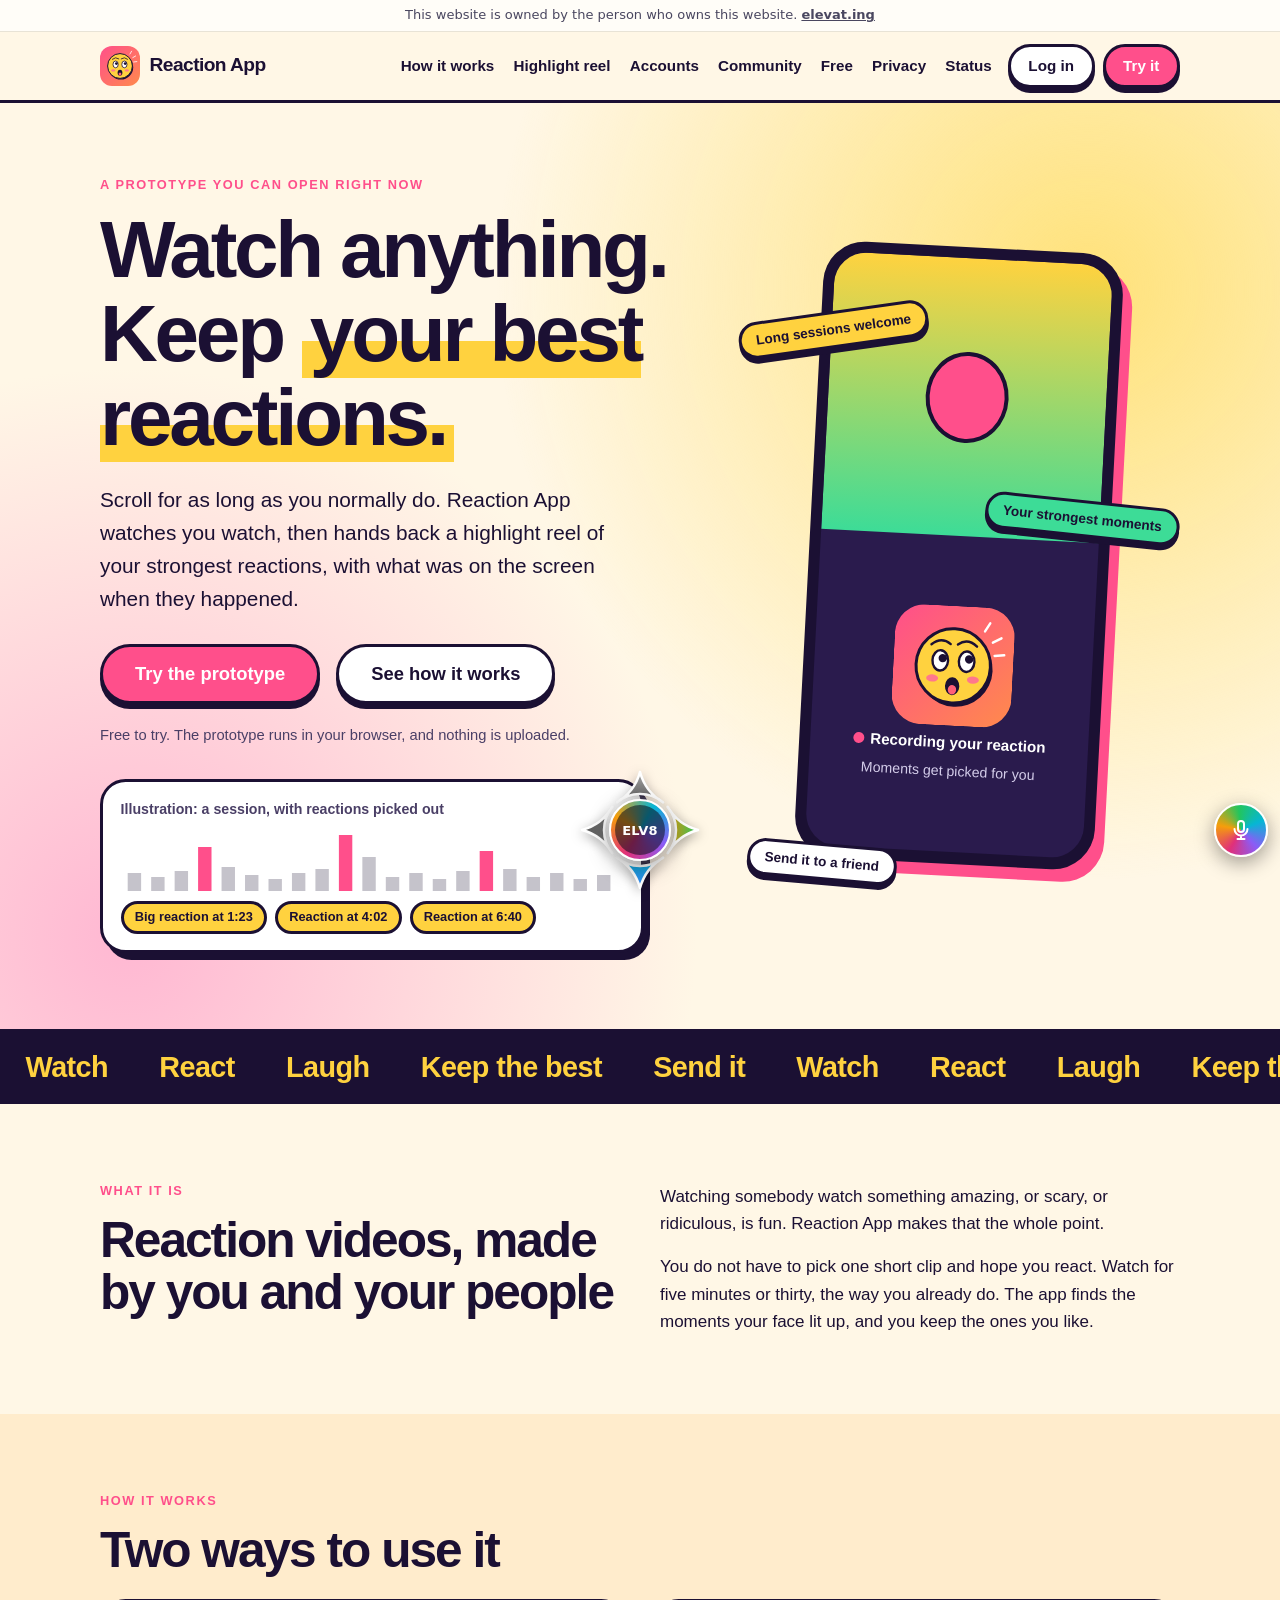
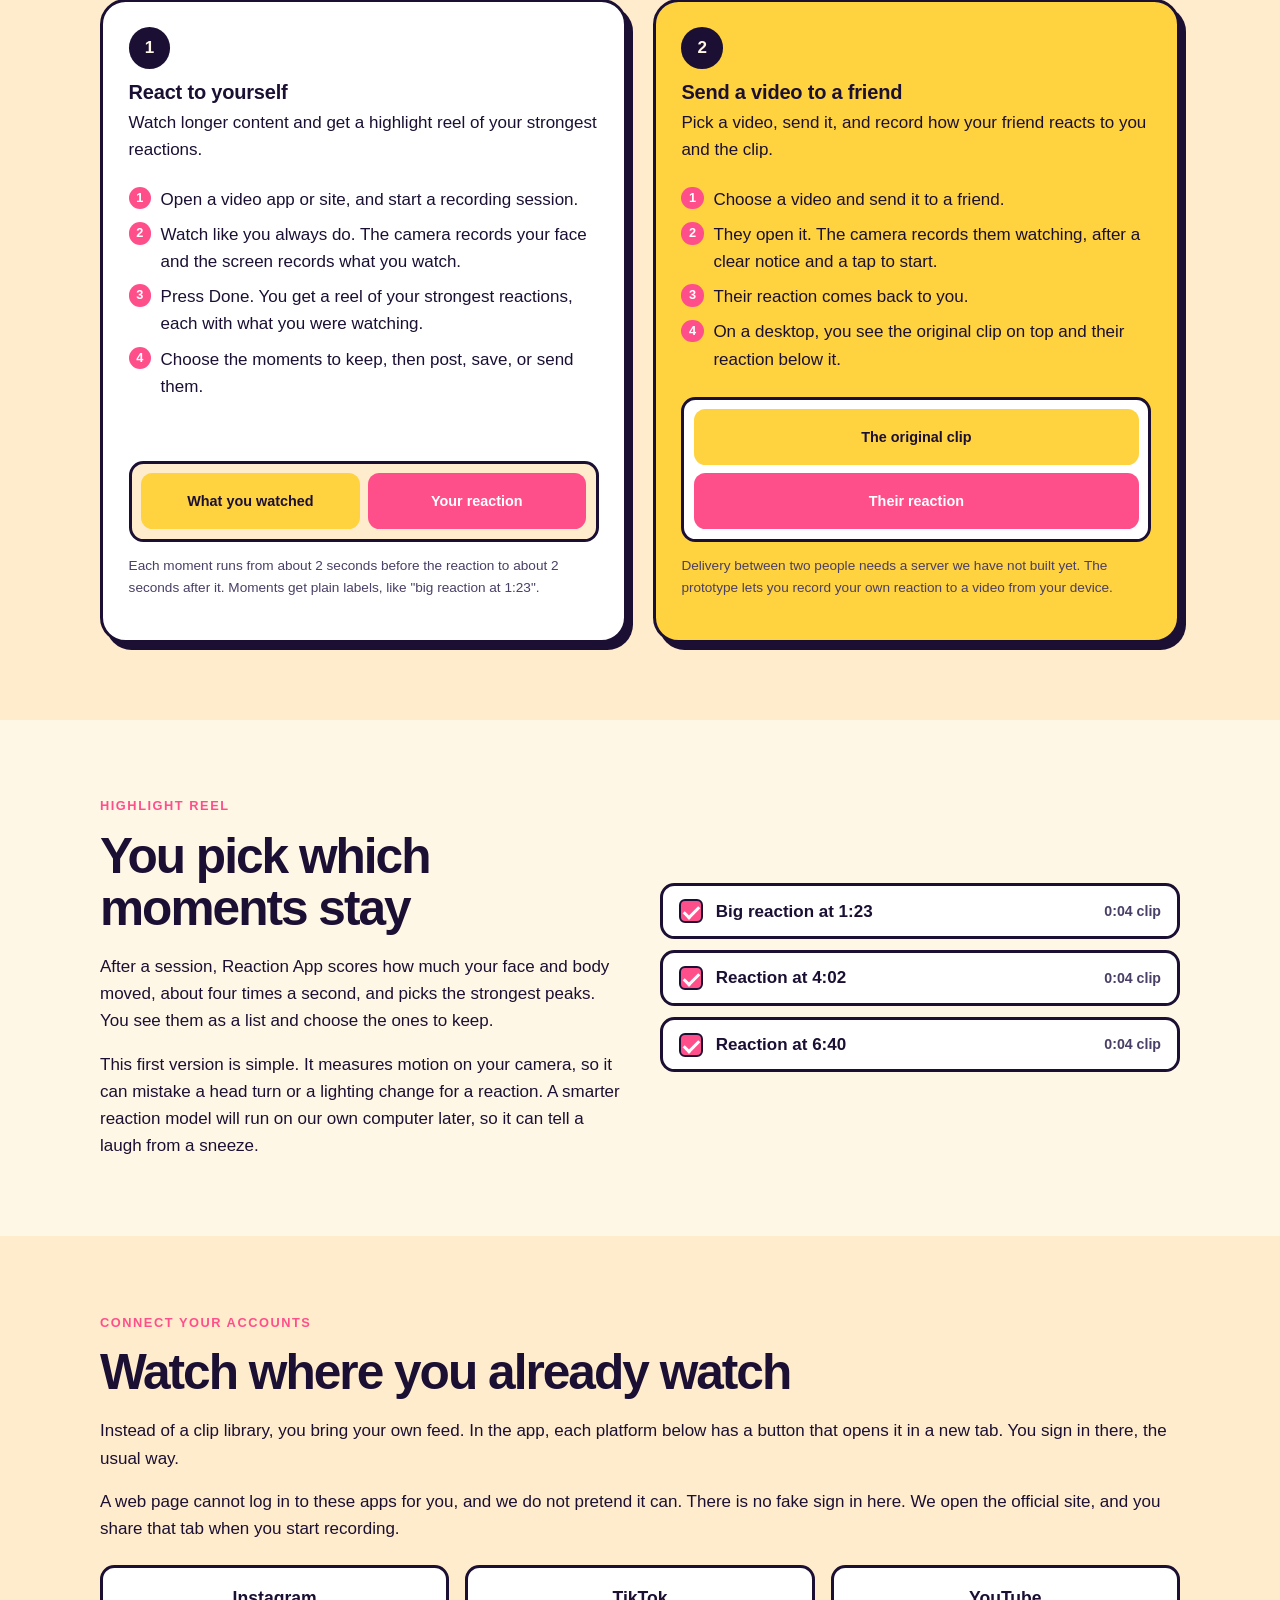
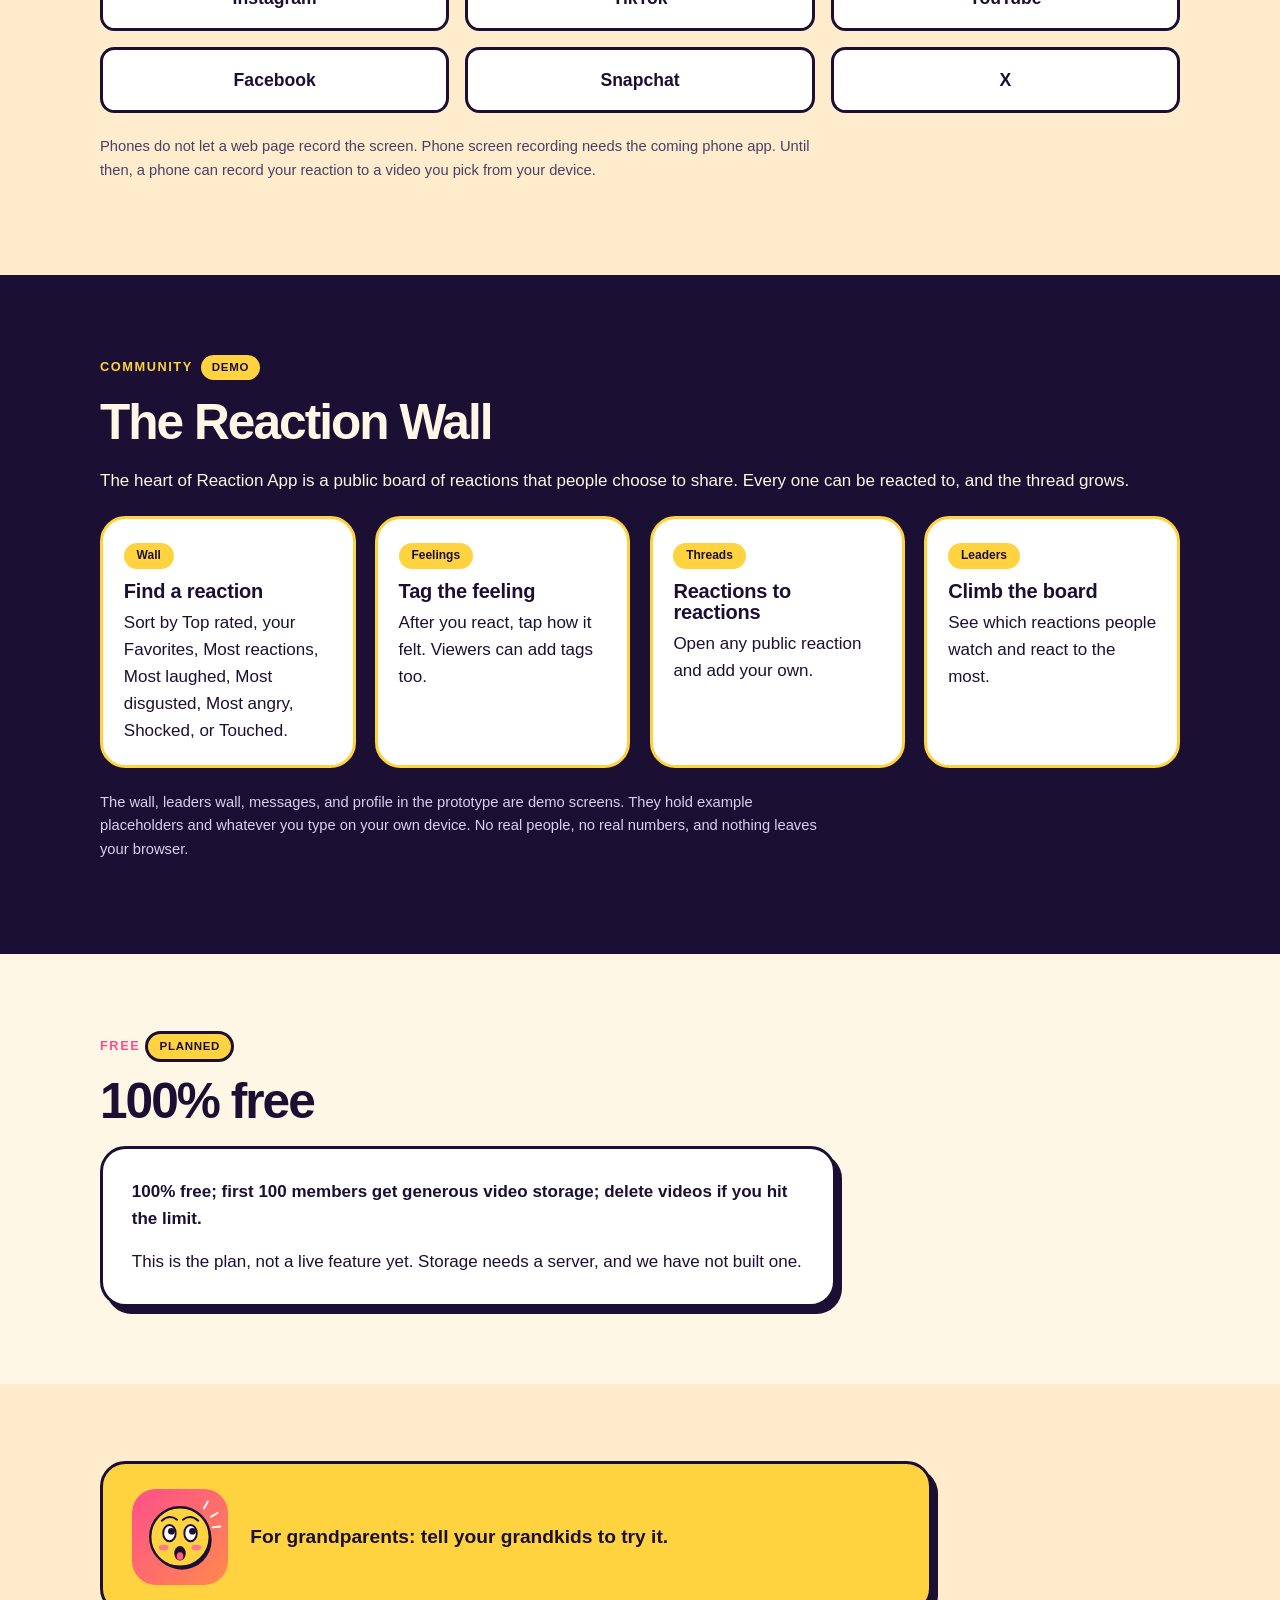
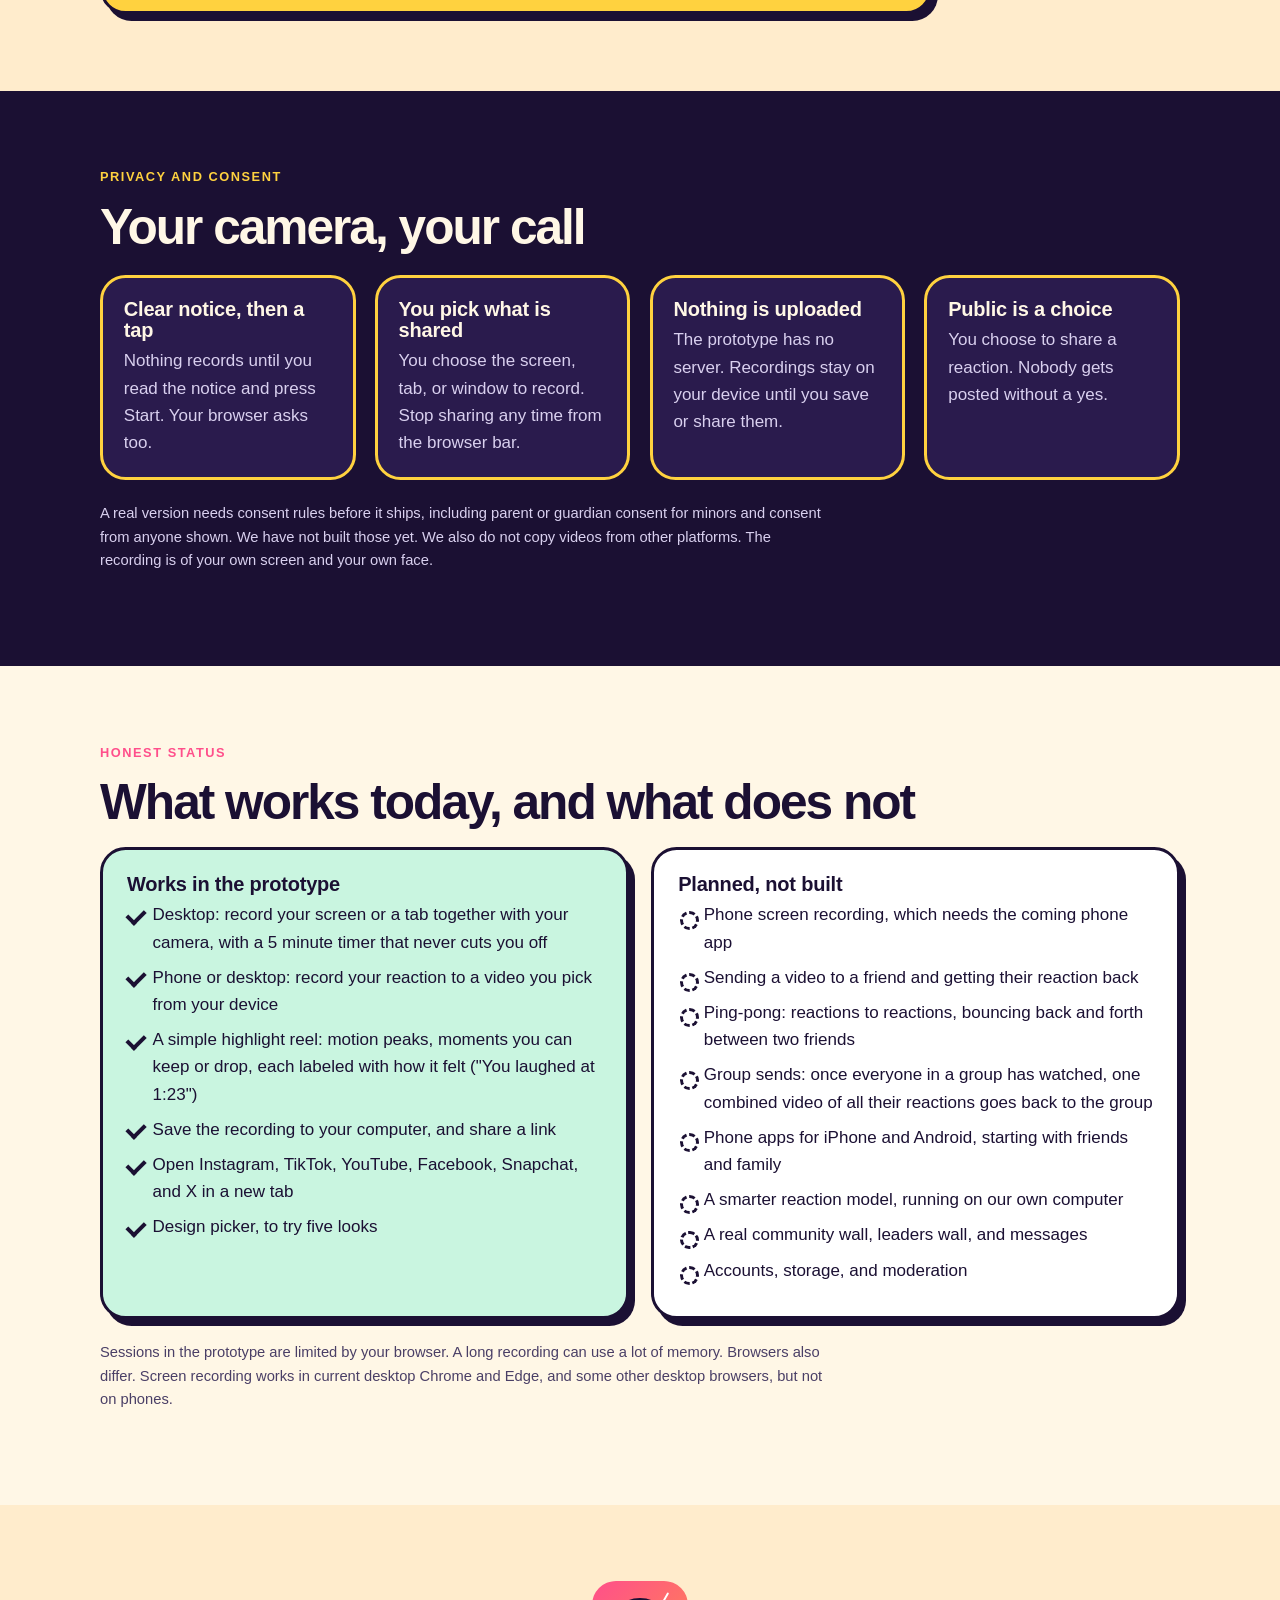
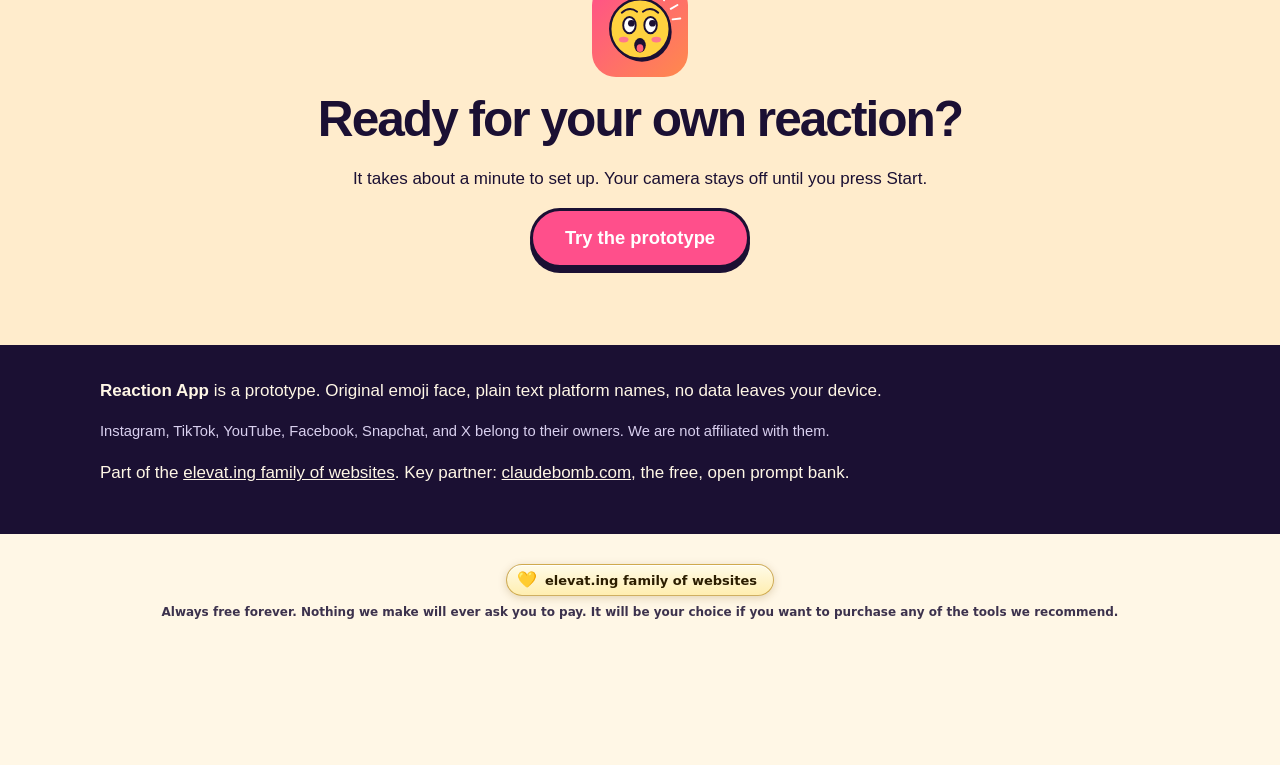
==== commit bb25b593: "reactionapp.life: Thanksgiving lines off, ad-like always-free taglines off, 'a very, very small team" ====
--- a/index.html
+++ b/index.html
@@ -14,7 +14,7 @@
 <style>.hrow .hacts{display:flex;gap:.5rem;align-items:center;flex:none}.hrow .hacts .btn{margin-left:0}@media(max-width:820px){.hrow .hacts{margin-left:auto}}</style>
 </head><body>
 <a class="skip" href="#main">Skip to content</a>
-<div class="elv8-cap" data-elv8-cap role="note" style="font:13px/1.45 system-ui,-apple-system,'Segoe UI',Roboto,sans-serif;text-align:center;padding:6px 12px;background:#fffdf8;color:#4a4760;border-bottom:1px solid #e8e3d6;position:relative;z-index:30">This website is owned by the person who owns this website. <a href="https://elevat.ing/" style="color:inherit;font-weight:700">elevat.ing</a><span style="display:block;margin-top:2px"><b>Happy Thanksgiving 2026.</b> Our goal is to take all of the best content from across the internet and consolidate it into one always free, ad-free hub of human innovation.</span></div>
+<div class="elv8-cap" data-elv8-cap role="note" style="font:13px/1.45 system-ui,-apple-system,'Segoe UI',Roboto,sans-serif;text-align:center;padding:6px 12px;background:#fffdf8;color:#4a4760;border-bottom:1px solid #e8e3d6;position:relative;z-index:30">This website is owned by the person who owns this website. <a href="https://elevat.ing/" style="color:inherit;font-weight:700">elevat.ing</a></div>
 <header class="hdr"><div class="wrap hrow">
   <a class="logo" href="./"><img src="face.svg" width="40" height="40" alt=""><span>Reaction App</span></a>
   <nav aria-label="Sections" class="links"><a href="#how">How it works</a><a href="#reel">Highlight reel</a><a href="#connect">Accounts</a><a href="#community">Community</a><a href="#free">Free</a><a href="#privacy">Privacy</a><a href="#today">Status</a></nav>
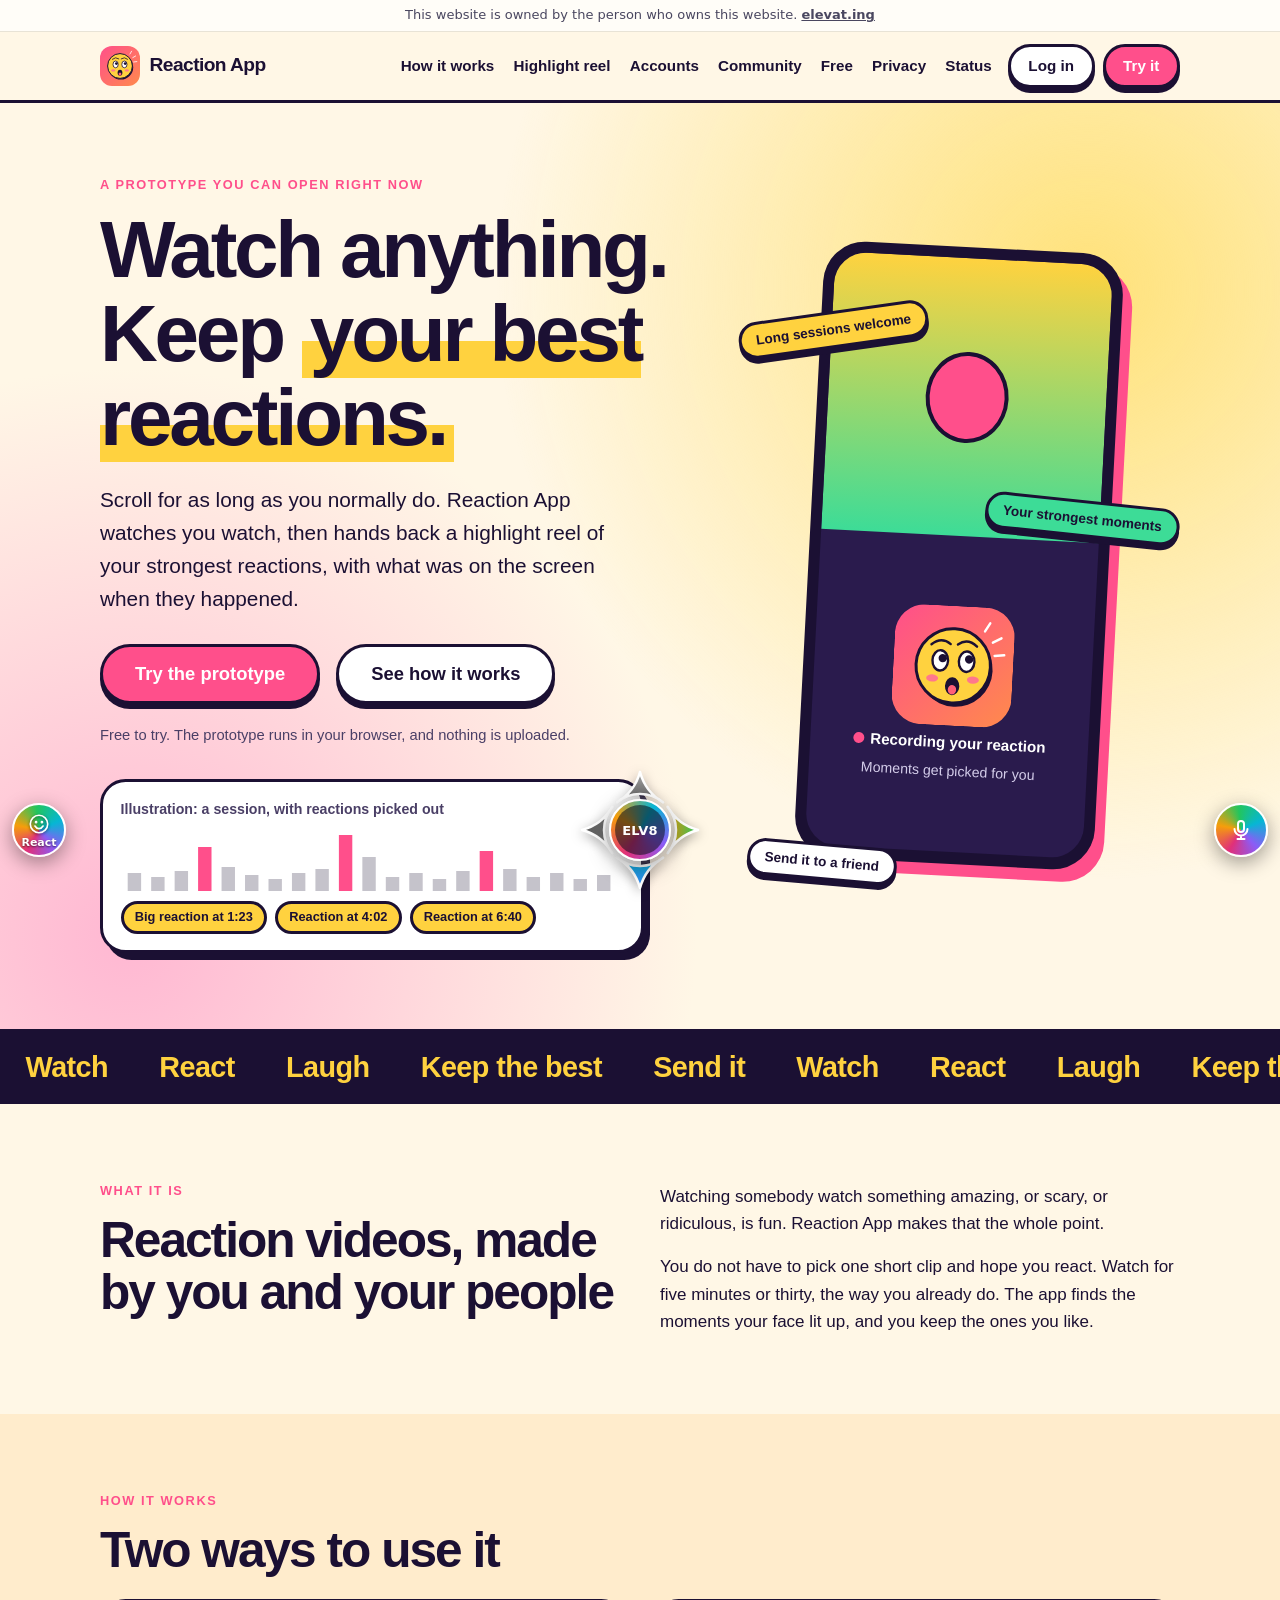
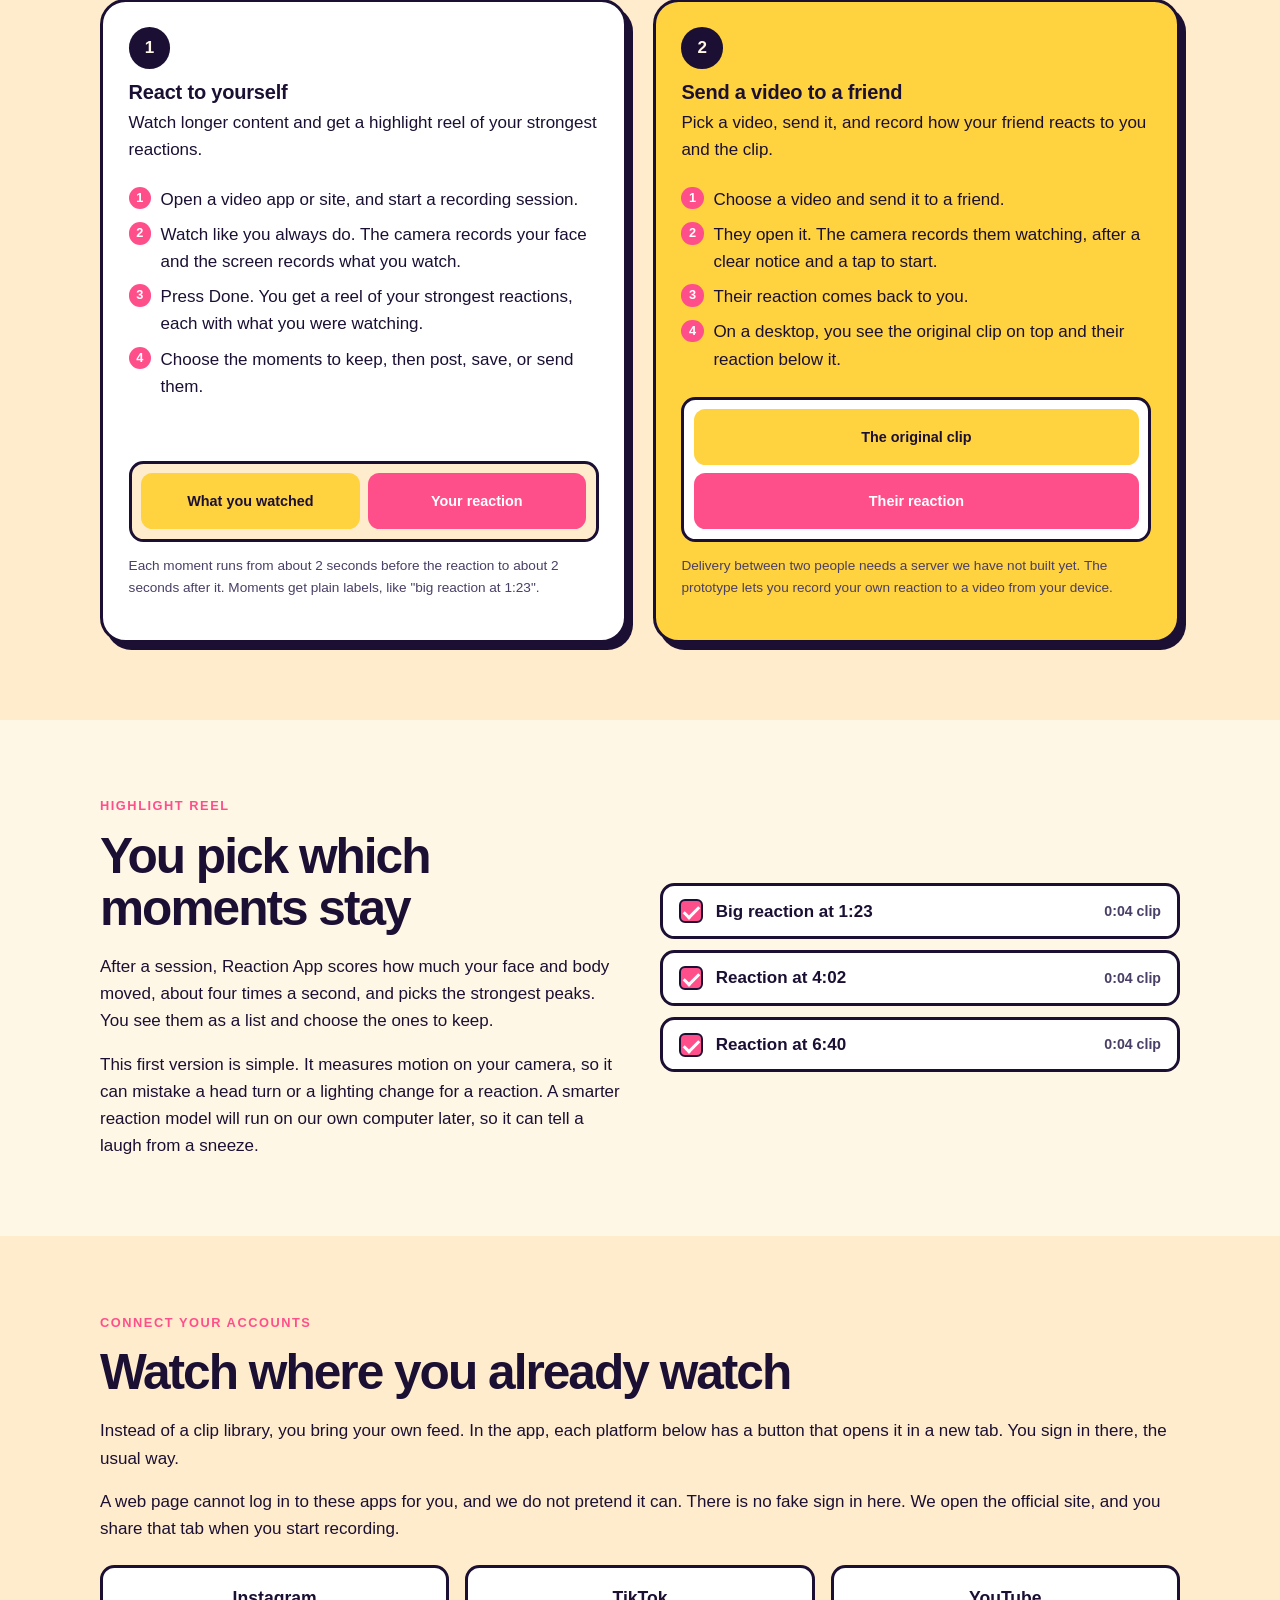
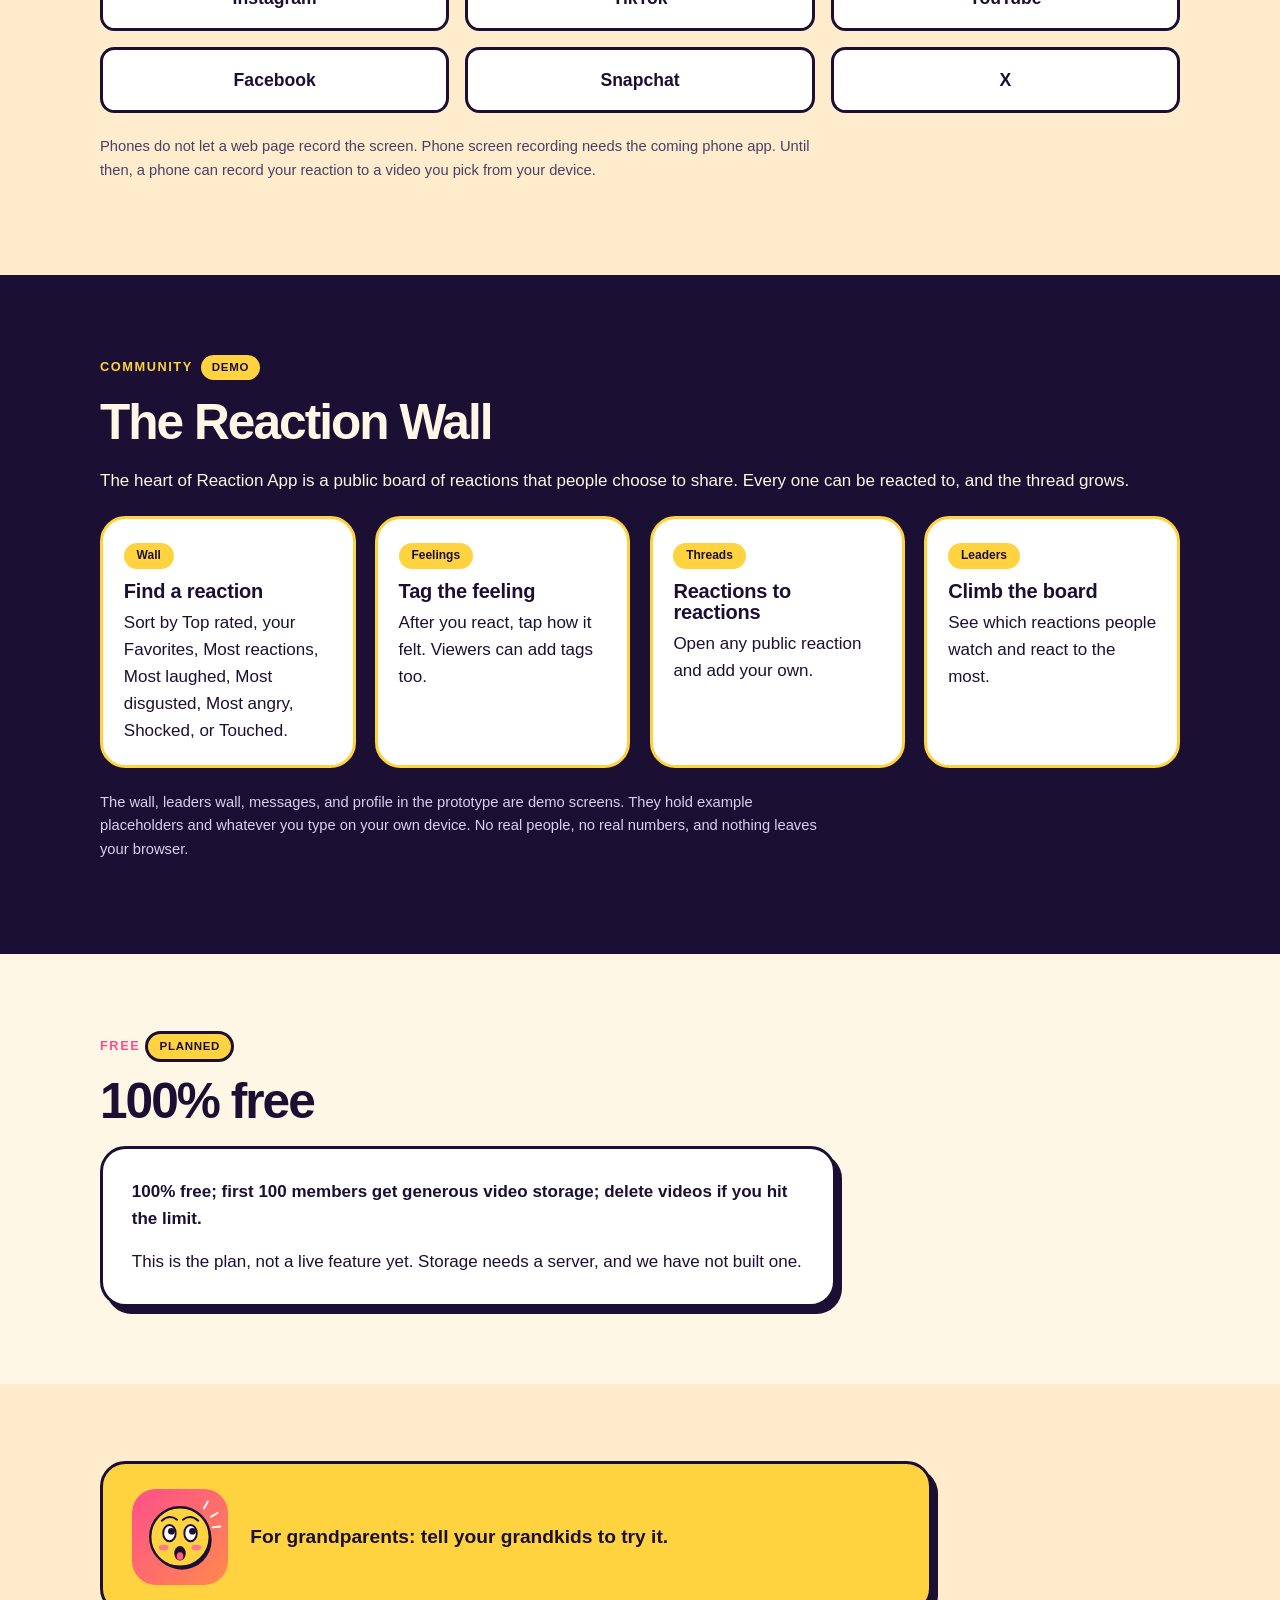
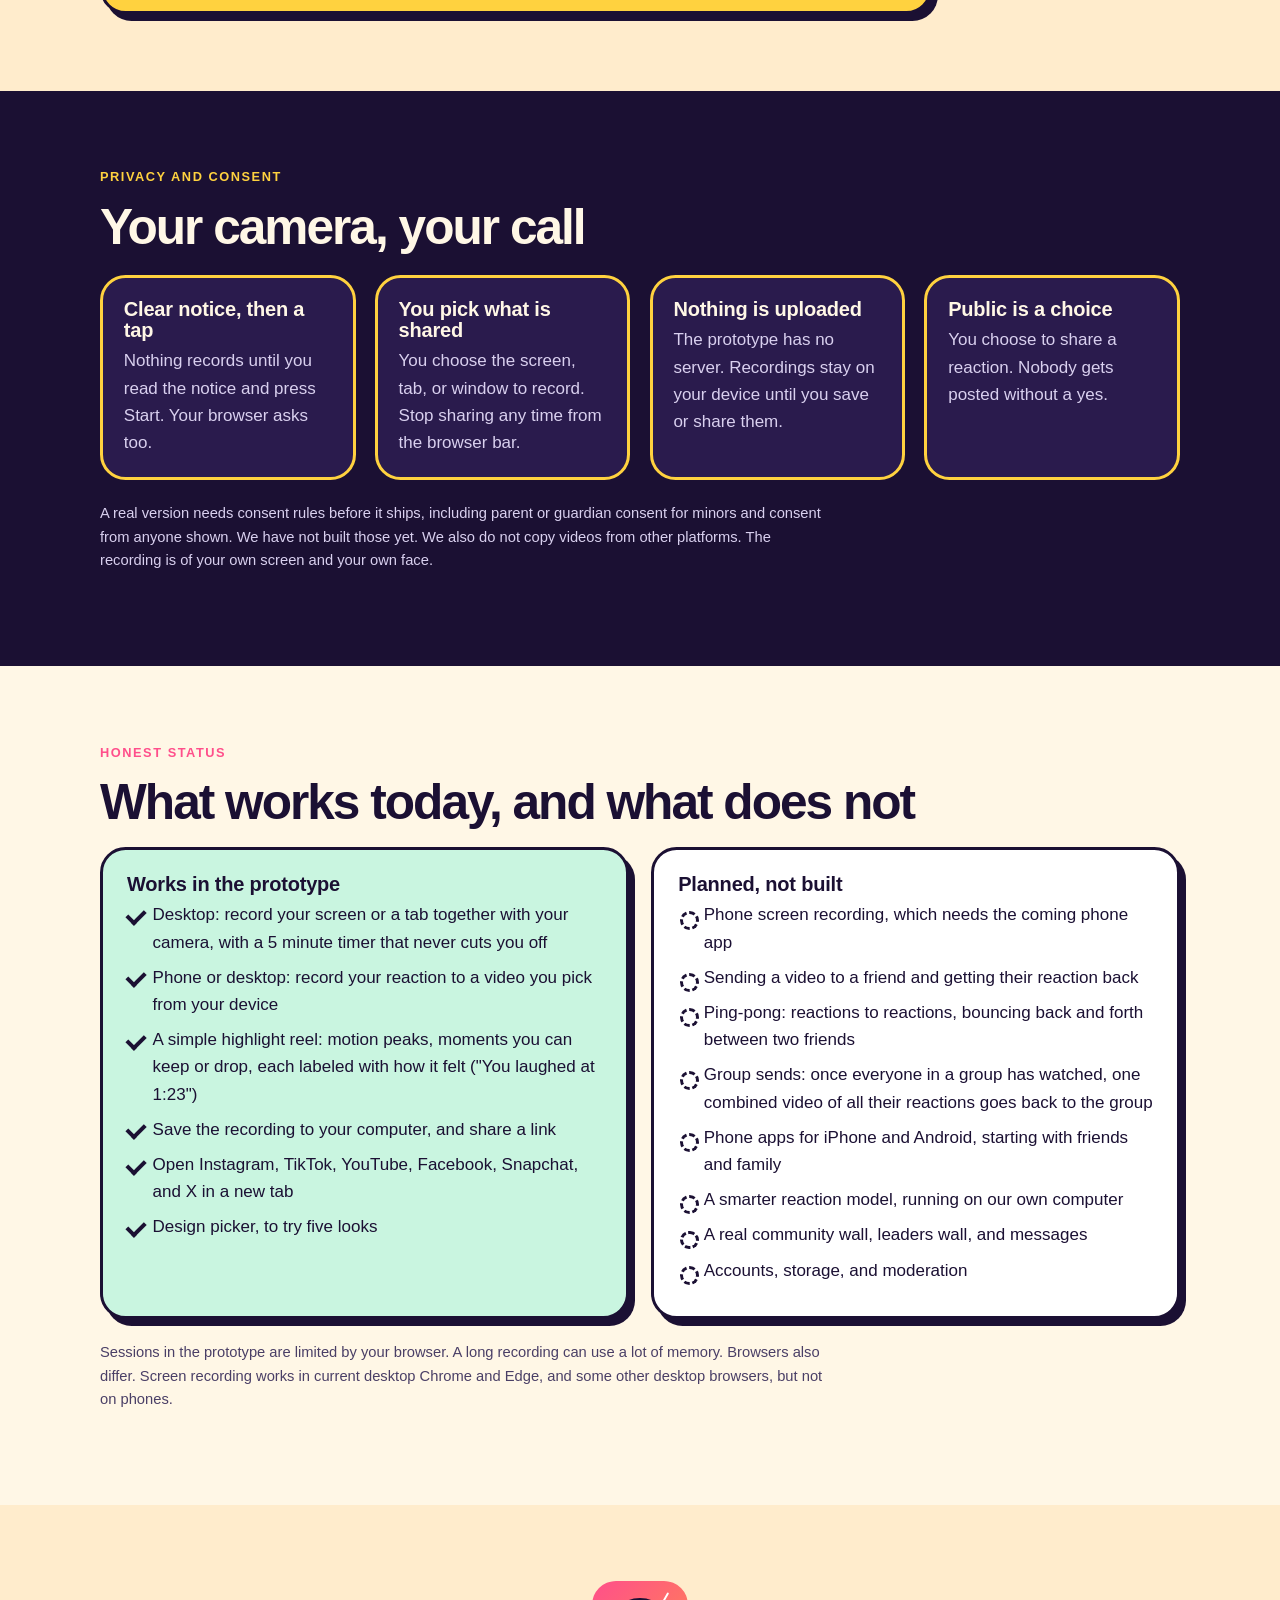
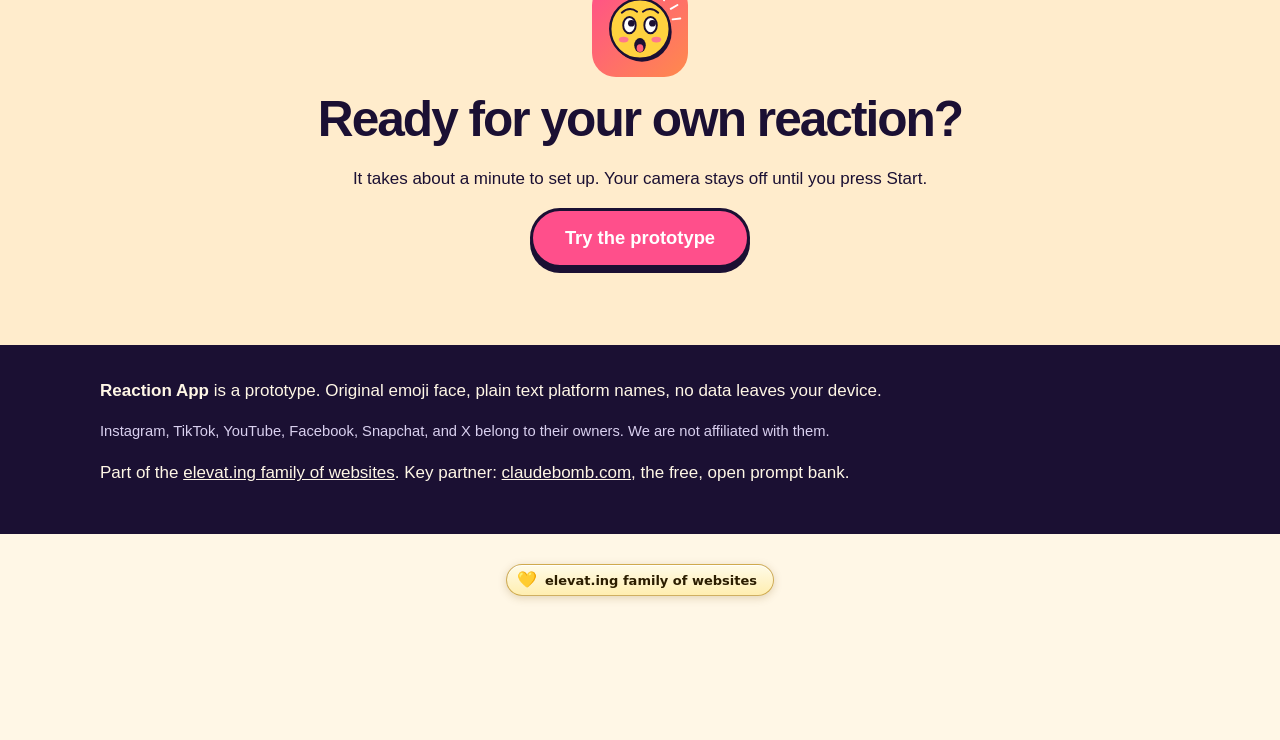
==== commit 2346f676: "ELV8 dock v6.10.2 / dash v1.9.2 (his 17:57Z review; N-001 to N-017): one button standard on every si" ====
--- a/index.html
+++ b/index.html
@@ -181,6 +181,6 @@
   <p>Part of the <a href="https://elevat.ing/">elevat.ing family of websites</a>. Key partner: <a href="https://claudebomb.com/">claudebomb.com</a>, the free, open prompt bank.</p>
 </div></footer>
 <script src="site.js"></script>
-<script src="hmr-dock.js?v=6.9.1" data-site="reactionapp.life" data-design="#dpBtn" data-design-panel="#dpPanel" defer></script>
+<script src="hmr-dock.js?v=6.10.2" data-site="reactionapp.life" data-design="#dpBtn" data-design-panel="#dpPanel" defer></script>
 <script src="https://hmrfamily.life/x/hmr-aud.js?v=1" defer></script>
 </body></html>
